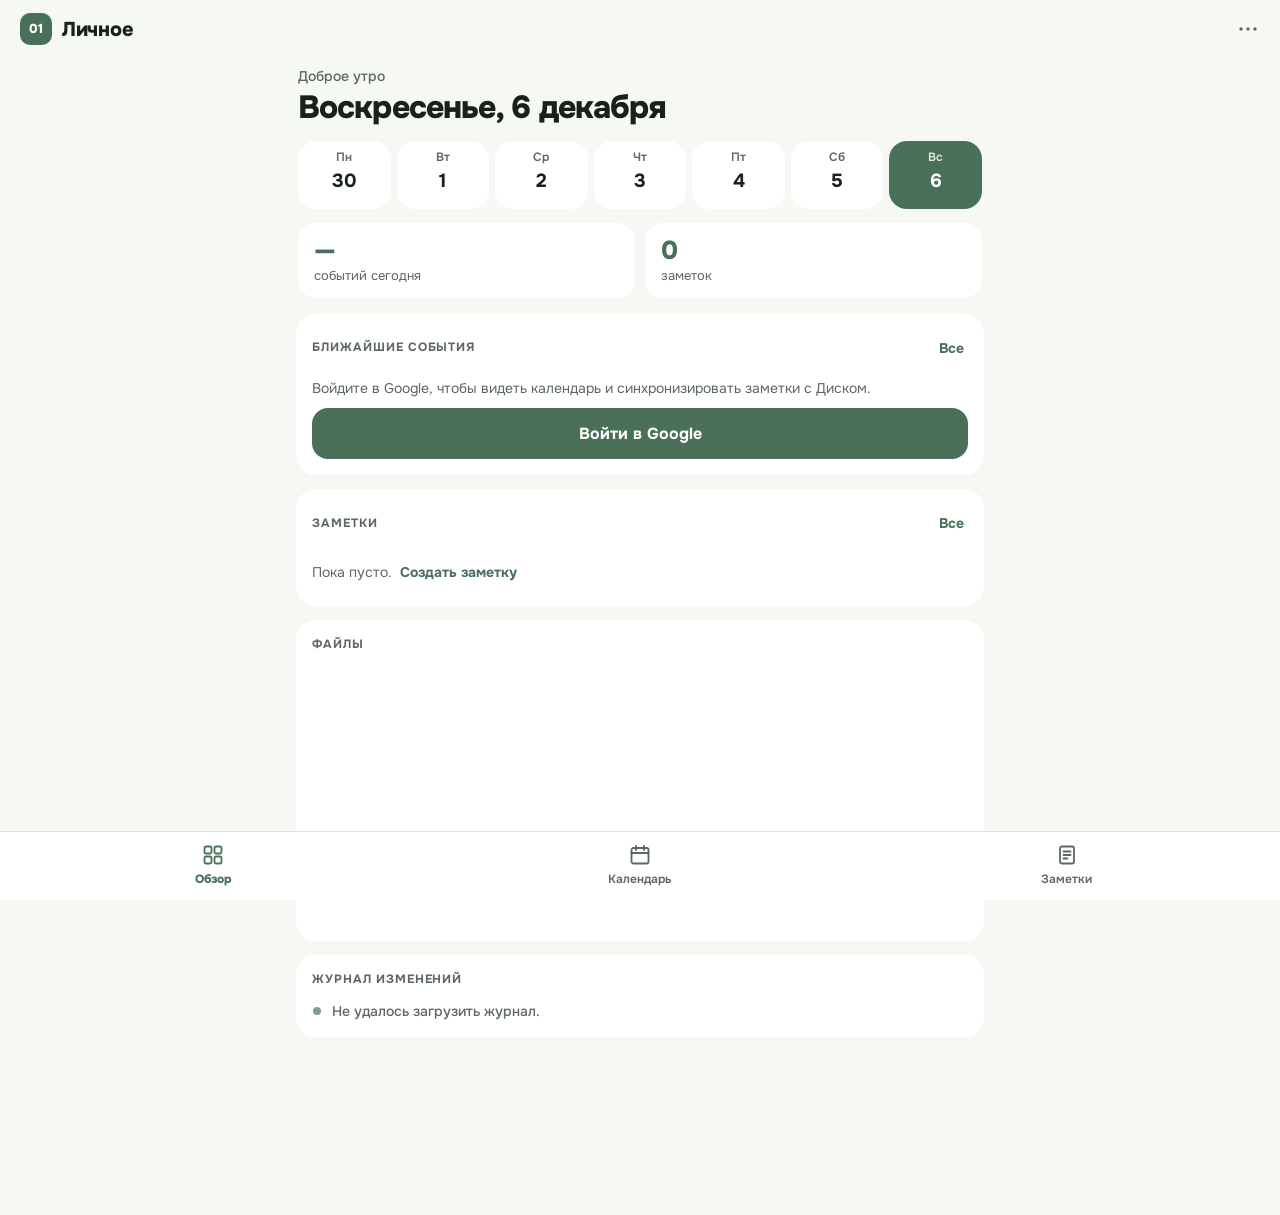
==== index.html @ 4720db45 "Дизайн «День»: новый стиль, неделя на обзоре, круглая кнопка «+», иконка 01 Co-Authored-By: Claude S" ====
<!DOCTYPE html>
<html lang="ru">
<head>
<meta charset="utf-8">
<meta name="viewport" content="width=device-width, initial-scale=1, viewport-fit=cover">
<meta name="theme-color" content="#F6F8F4">
<meta name="color-scheme" content="light">
<meta name="apple-mobile-web-app-capable" content="yes">
<meta name="mobile-web-app-capable" content="yes">
<meta name="apple-mobile-web-app-status-bar-style" content="default">
<meta name="apple-mobile-web-app-title" content="Личное">
<link rel="manifest" href="manifest.webmanifest">
<link rel="apple-touch-icon" href="apple-touch-icon.png">
<link rel="icon" href="icon-192.png">
<title>Личное</title>
<link rel="preconnect" href="https://fonts.googleapis.com">
<link rel="preconnect" href="https://fonts.gstatic.com" crossorigin>
<link href="https://fonts.googleapis.com/css2?family=Onest:wght@400;500;600;700;800&display=swap" rel="stylesheet">
<style>
  :root {
    --bg: #F6F8F4;
    --surface: #FFFFFF;
    --text: #18211C;
    --muted: #5B675F;
    --line: #DDE5DA;
    --accent: #7EA18C;         /* пыльный зелёный */
    --accent-strong: #4A7059;  /* для текста, кнопок, выбранного */
    --accent-soft: #DCE9E0;
    --sand: #F1E6D3;
    --sky: #DCE8EC;
    --danger: #A4423B;
    --sans: "Onest", system-ui, -apple-system, "Segoe UI", Roboto, sans-serif;
    --r: 20px;
    --appbar-h: 58px;
    --tabbar-h: 68px;
  }
  * { box-sizing: border-box; -webkit-tap-highlight-color: transparent; }
  html { color-scheme: light; }
  body {
    margin: 0; background: var(--bg); color: var(--text);
    font-family: var(--sans); font-size: 15px; line-height: 1.45;
    -webkit-font-smoothing: antialiased; overscroll-behavior-y: none;
  }
  button { font: inherit; color: inherit; }
  button:disabled { opacity: .5; }
  svg.i { width: 24px; height: 24px; fill: none; stroke: currentColor; stroke-width: 1.8; stroke-linecap: round; stroke-linejoin: round; flex: none; }
  svg.i.solid { fill: currentColor; stroke: none; }

  /* ---------- верхняя панель ---------- */
  .appbar {
    position: sticky; top: 0; z-index: 20; height: calc(var(--appbar-h) + env(safe-area-inset-top));
    padding: env(safe-area-inset-top) 20px 0;
    display: flex; align-items: center; justify-content: space-between;
    background: rgba(246, 248, 244, .94);
    -webkit-backdrop-filter: blur(12px); backdrop-filter: blur(12px);
  }
  .brand { font-weight: 800; font-size: 20px; letter-spacing: -.3px; display: flex; align-items: center; gap: 10px; }
  .brand::before {
    content: "01"; width: 32px; height: 32px; border-radius: 10px; background: var(--accent-strong); color: #fff;
    display: grid; place-items: center; font-size: 13px; font-weight: 800; letter-spacing: 0;
  }
  .icon-btn {
    width: 44px; height: 44px; border-radius: 50%; border: 0; background: transparent;
    color: var(--muted); display: grid; place-items: center; cursor: pointer;
  }
  .icon-btn:active { background: var(--accent-soft); }
  #menuBtn { margin-right: -10px; }

  /* ---------- контент ---------- */
  main { padding: 8px 16px calc(var(--tabbar-h) + env(safe-area-inset-bottom) + 96px); max-width: 720px; margin: 0 auto; }
  body.n-edit main, body.e-edit main { padding-bottom: 24px; }
  .tab { display: none; }
  .tab.active { display: block; animation: rise .22s ease both; }
  @keyframes rise { from { opacity: 0; } to { opacity: 1; } }

  .label { font-size: 12px; font-weight: 700; letter-spacing: .08em; text-transform: uppercase; color: var(--muted); }
  .card {
    background: var(--surface); border-radius: var(--r);
    padding: 16px; margin-bottom: 14px;
  }
  .card-head { display: flex; align-items: center; justify-content: space-between; margin: 0 0 12px; gap: 10px; }
  .text-btn { border: 0; background: transparent; color: var(--accent-strong); font-weight: 700; font-size: 14px; padding: 8px 4px; cursor: pointer; min-height: 36px; }
  .muted { color: var(--muted); font-size: 14px; }
  .muted.small { font-size: 12px; margin-top: 8px; }

  /* заголовок страницы (без карточки) */
  .hero { padding: 0 2px 16px; }
  .hero .hello { color: var(--muted); text-transform: none; letter-spacing: 0; font-size: 14px; font-weight: 500; }
  .hero .date { font-weight: 800; font-size: 32px; line-height: 1.1; letter-spacing: -.9px; margin: 4px 0 16px; }
  .week { display: grid; grid-template-columns: repeat(7, minmax(0, 1fr)); gap: 6px; margin-bottom: 14px; }
  .wd { height: 68px; border: 0; border-radius: 18px; padding: 0; background: var(--surface); color: var(--text); display: flex; flex-direction: column; align-items: center; justify-content: center; gap: 2px; cursor: pointer; }
  .wd .a { font-size: 12px; font-weight: 600; color: var(--muted); }
  .wd .b { font-size: 19px; font-weight: 700; }
  .wd i { width: 5px; height: 5px; border-radius: 50%; background: transparent; }
  .wd.has i { background: var(--accent); }
  .wd.today { background: var(--accent-strong); color: #fff; }
  .wd.today .a { color: #DCE9E0; }
  .wd.today.has i { background: #fff; }
  .stats { display: grid; grid-template-columns: 1fr 1fr; gap: 10px; }
  .stat { background: var(--surface); border-radius: 18px; padding: 12px 16px; }
  .stat .v { font-weight: 800; font-size: 26px; color: var(--accent-strong); line-height: 1.2; }
  .stat .l { font-size: 13px; color: var(--muted); }

  .frame { width: 100%; border: 0; display: block; border-radius: 12px; background: var(--surface); }

  /* журнал */
  .log { list-style: none; margin: 0; padding: 0; }
  .log li { position: relative; padding: 0 0 14px 20px; font-size: 14px; font-weight: 500; }
  .log li:last-child { padding-bottom: 0; }
  .log li::before { content: ""; position: absolute; left: 1px; top: 6px; width: 8px; height: 8px; border-radius: 50%; background: var(--accent); }
  .log li::after { content: ""; position: absolute; left: 4.5px; top: 17px; bottom: -3px; width: 1px; background: var(--line); }
  .log li:last-child::after { display: none; }
  .log small { display: block; color: var(--muted); font-weight: 400; font-size: 12px; margin-top: 1px; }

  /* поля и кнопки */
  .field {
    display: block; width: 100%; min-width: 0; padding: 13px 14px; font: inherit; font-size: 16px; border: 1px solid var(--line);
    border-radius: 14px; background: var(--bg); color: var(--text); margin-bottom: 10px; outline: none;
  }
  .field:focus { border-color: var(--accent-strong); }
  textarea.field { resize: vertical; line-height: 1.5; }
  .btn { width: 100%; padding: 14px; border: 0; border-radius: 16px; background: var(--accent-strong); color: #fff; font-weight: 700; font-size: 16px; cursor: pointer; }
  .btn:active { opacity: .88; }
  .btn.ghost { background: transparent; color: var(--accent-strong); border: 1.5px solid var(--accent-strong); }

  /* круглая кнопка «+» */
  .fab {
    position: fixed; right: 20px; bottom: calc(var(--tabbar-h) + env(safe-area-inset-bottom) + 18px); z-index: 25;
    width: 60px; height: 60px; border: 0; border-radius: 50%; background: var(--accent-strong); color: #fff;
    display: grid; place-items: center; cursor: pointer; padding: 0; box-shadow: 0 6px 16px rgba(32, 64, 46, .28);
  }
  .fab:active { transform: scale(.95); }
  .fab svg.i { width: 26px; height: 26px; stroke-width: 2.2; }

  /* приглашение войти */
  .auth { text-align: center; }
  .auth p { margin: 0 0 14px; color: var(--muted); font-size: 14px; }
  .auth.compact { text-align: left; }
  .auth.compact p { margin-bottom: 10px; }

  /* шапки вкладок */
  .page-head { display: flex; align-items: flex-end; justify-content: space-between; margin: 0 2px 14px; }
  .page-head h2 { margin: 0; font-weight: 800; font-size: 28px; letter-spacing: -.6px; line-height: 1.1; }

  /* ---------- календарь ---------- */
  .seg { display: grid; grid-template-columns: repeat(3, 1fr); border-bottom: 1px solid var(--line); margin-bottom: 10px; }
  .seg button { height: 48px; border: 0; border-bottom: 3px solid transparent; margin-bottom: -1px; background: transparent; font-weight: 600; font-size: 15px; color: var(--muted); cursor: pointer; }
  .seg button.on { color: var(--accent-strong); border-bottom-color: var(--accent-strong); font-weight: 800; }
  .nav { display: flex; align-items: center; gap: 0; margin: 0 0 4px; }
  .nav:empty { display: none; }
  .nav .navtitle { flex: 1; font-weight: 800; font-size: 26px; letter-spacing: -.6px; }
  .nav .icon-btn { color: var(--accent-strong); }
  .nav .text-btn { margin-right: 4px; border: 1.5px solid var(--accent-strong); border-radius: 20px; padding: 0 14px; height: 36px; }

  .mgrid-card { padding: 0; background: transparent; border-radius: 0; margin-bottom: 8px; }
  .mgrid { display: grid; grid-template-columns: repeat(7, minmax(0, 1fr)); row-gap: 2px; }
  .mh { text-align: center; font-size: 12px; font-weight: 600; color: var(--muted); height: 26px; line-height: 26px; }
  .mc { height: 46px; border: 0; background: transparent; display: flex; flex-direction: column; align-items: center; padding: 2px 0 0; cursor: pointer; }
  .mc .n { font-size: 15px; font-weight: 600; width: 32px; height: 32px; display: grid; place-items: center; border-radius: 50%; }
  .mc.other .n { color: #8A968D; font-weight: 500; }
  .mc.today .n { box-shadow: inset 0 0 0 2px var(--accent-strong); color: var(--accent-strong); font-weight: 800; }
  .mc.sel .n { background: var(--accent-strong); color: #fff; font-weight: 800; box-shadow: none; }
  .mc .dots { display: flex; gap: 3px; margin-top: 3px; height: 5px; }
  .mc .dots i { width: 5px; height: 5px; border-radius: 50%; background: var(--accent); }

  .daypanel { margin-top: 6px; }
  .daypanel > .card-head { margin: 0 2px 10px; }
  .daypanel .card-head .label { font-size: 18px; font-weight: 800; letter-spacing: -.3px; text-transform: none; color: var(--text); }
  .daypanel > .muted, .weekwrap .none { background: var(--surface); border-radius: 18px; padding: 16px; }
  .evrow { display: flex; gap: 12px; width: 100%; text-align: left; background: var(--surface); border: 0; border-radius: 18px; padding: 10px 14px 10px 10px; margin-bottom: 10px; cursor: pointer; align-items: center; }
  .evtime { width: 62px; min-height: 52px; flex: none; border-radius: 12px; background: var(--accent-soft); color: #1E3A2B; display: flex; flex-direction: column; align-items: center; justify-content: center; text-align: center; font-size: 14px; font-weight: 800; font-variant-numeric: tabular-nums; line-height: 1.25; padding: 4px; }
  .evtime .b { font-weight: 500; font-size: 12px; }
  .evrow:nth-of-type(3n+2) .evtime { background: var(--sand); color: #4A3B22; }
  .evrow:nth-of-type(3n) .evtime { background: var(--sky); color: #1E3B4A; }
  .evbar { display: none; }
  .evmain { min-width: 0; flex: 1; }
  .evt { font-weight: 700; font-size: 16px; overflow-wrap: anywhere; }
  .evloc { color: var(--muted); font-size: 13px; }

  .weekwrap { margin-top: 4px; }
  .wday { margin-bottom: 8px; }
  .wh { display: flex; align-items: center; justify-content: space-between; margin: 6px 2px 8px; }
  .wh .d { font-weight: 800; font-size: 16px; }
  .wday.today .wh .d { color: var(--accent-strong); }
  .wday .none { color: #8A968D; font-size: 14px; margin-bottom: 10px; }
  .dgh { margin: 18px 2px 10px; }
  .dgh.today { color: var(--accent-strong); }
  .daygroup:first-child .dgh { margin-top: 4px; }
  .more { margin-top: 4px; }

  /* строки событий на обзоре */
  .ovrow { display: flex; gap: 12px; width: 100%; text-align: left; background: transparent; border: 0; border-bottom: 1px solid var(--line); padding: 11px 0; cursor: pointer; align-items: center; }
  .ovrow:first-child { padding-top: 0; }
  .ovrow:last-of-type { border-bottom: 0; }
  .ovd { width: 82px; flex: none; text-align: center; font-size: 13px; font-weight: 800; color: #1E3A2B; background: var(--accent-soft); border-radius: 12px; padding: 8px 4px; }
  .ovrow:nth-of-type(3n+2) .ovd { background: var(--sand); color: #4A3B22; }
  .ovrow:nth-of-type(3n) .ovd { background: var(--sky); color: #1E3B4A; }

  /* редактор события */
  #eventEditor, #noteEditor { display: none; }
  body.e-edit #calView, body.n-edit #noteListView { display: none; }
  body.e-edit #eventEditor, body.n-edit #noteEditor { display: block; }
  body.n-edit .tabbar, body.e-edit .tabbar { display: none; }
  body.n-edit .toast, body.e-edit .toast { bottom: 24px; }
  .ed-bar { display: flex; align-items: center; justify-content: space-between; margin: 0 -6px 10px; }
  .ed-bar button { border: 0; background: transparent; color: var(--accent-strong); font-weight: 700; font-size: 15px; padding: 10px 8px; display: inline-flex; align-items: center; gap: 4px; cursor: pointer; border-radius: 12px; }
  .ed-bar button.danger { color: var(--muted); }
  .ed-bar button.danger.armed { color: var(--danger); }
  .ed-bar button:active { background: var(--accent-soft); }
  .ed-bar svg.i { width: 20px; height: 20px; }
  .form .field.title { font-size: 18px; font-weight: 700; }
  .swrow { display: flex; justify-content: space-between; align-items: center; padding: 4px 0 14px; font-weight: 600; }
  .swrow input { appearance: none; -webkit-appearance: none; width: 48px; height: 30px; margin: 0; border-radius: 15px; background: var(--line); position: relative; outline: 0; border: 0; cursor: pointer; transition: background .2s; }
  .swrow input::after { content: ""; position: absolute; top: 3px; left: 3px; width: 24px; height: 24px; border-radius: 50%; background: #fff; transition: transform .2s; box-shadow: 0 1px 2px rgba(0,0,0,.22); }
  .swrow input:checked { background: var(--accent-strong); }
  .swrow input:checked::after { transform: translateX(18px); }
  .dt { display: grid; grid-template-columns: 1.4fr 1fr; gap: 8px; }
  .dt .label { grid-column: 1 / -1; margin-bottom: 6px; }
  .form.allday .dt { grid-template-columns: 1fr; }
  .form.allday .dt input[type=time] { display: none; }
  .form .muted.small { margin: -2px 0 12px; }

  /* ---------- заметки ---------- */
  .sync-row { display: flex; align-items: center; justify-content: space-between; gap: 12px; margin: -4px 2px 12px; }
  .sync-row .muted { font-size: 12px; }
  .note-list { padding: 0; overflow: hidden; }
  .note-item { display: block; width: 100%; text-align: left; background: transparent; border: 0; border-bottom: 1px solid var(--line); padding: 14px 16px; cursor: pointer; }
  .note-item:last-child { border-bottom: 0; }
  .note-item:active { background: var(--bg); }
  .note-item .t { font-weight: 700; font-size: 16px; overflow: hidden; text-overflow: ellipsis; white-space: nowrap; }
  .note-item .p { color: var(--muted); font-size: 14px; display: -webkit-box; -webkit-line-clamp: 2; -webkit-box-orient: vertical; overflow: hidden; margin-top: 2px; }
  .note-item .d { color: var(--muted); font-size: 12px; margin-top: 4px; }
  .note-item.compact { padding: 11px 0; display: flex; justify-content: space-between; gap: 12px; align-items: baseline; border-bottom: 1px solid var(--line); }
  .note-item.compact:first-child { padding-top: 0; }
  .note-item.compact:last-child { border-bottom: 0; padding-bottom: 0; }
  .note-item.compact .t { flex: 1; min-width: 0; font-weight: 600; font-size: 15px; }
  .note-item.compact .d { margin: 0; flex: none; }
  .empty { padding: 28px 16px; text-align: center; color: var(--muted); font-size: 14px; }
  #noteText {
    display: block; width: 100%; border: 0; border-radius: var(--r); background: var(--surface);
    padding: 18px; font: inherit; font-size: 17px; line-height: 1.6; color: var(--text); resize: none; outline: none;
    height: calc(100vh - 170px - env(safe-area-inset-top) - env(safe-area-inset-bottom));
    height: calc(100dvh - 170px - env(safe-area-inset-top) - env(safe-area-inset-bottom)); min-height: 240px;
  }

  /* нижнее меню */
  .tabbar {
    position: fixed; left: 0; right: 0; bottom: 0; z-index: 30;
    display: grid; grid-template-columns: repeat(3, 1fr);
    padding-bottom: env(safe-area-inset-bottom);
    background: #fff; border-top: 1px solid var(--line);
  }
  .tabbar button {
    position: relative; height: var(--tabbar-h); border: 0; background: transparent; cursor: pointer;
    display: flex; flex-direction: column; align-items: center; justify-content: center; gap: 4px;
    color: var(--muted); font-size: 12px; font-weight: 600;
  }
  .tabbar button.on { color: var(--accent-strong); font-weight: 800; }

  /* шторки */
  .backdrop { position: fixed; inset: 0; z-index: 40; background: rgba(20, 30, 24, .34); opacity: 0; pointer-events: none; transition: opacity .2s; }
  .backdrop.open { opacity: 1; pointer-events: auto; }
  .sheet {
    position: fixed; left: 0; right: 0; bottom: 0; z-index: 50; max-width: 720px; margin: 0 auto;
    background: var(--surface); border-radius: 24px 24px 0 0;
    padding: 10px 20px calc(env(safe-area-inset-bottom) + 16px); max-height: 90vh; overflow-y: auto;
    transform: translateY(105%); transition: transform .26s cubic-bezier(.2,.8,.2,1); visibility: hidden;
  }
  .sheet.open { transform: none; visibility: visible; }
  .grab { width: 40px; height: 4px; border-radius: 2px; background: var(--line); margin: 0 auto 16px; }
  .sheet .label { display: block; margin: 0 0 4px; }
  .sheet .label.gap { margin-top: 18px; }
  .sheet p { margin: 8px 0 12px; }
  .row {
    display: flex; align-items: center; gap: 14px; width: 100%; padding: 13px 0; border: 0; border-bottom: 1px solid var(--line);
    background: transparent; text-align: left; text-decoration: none; color: var(--text); font-weight: 600; font-size: 15px; cursor: pointer;
  }
  .row:last-child { border-bottom: 0; }
  .row svg.i { color: var(--accent-strong); }
  .row small { display: block; color: var(--muted); font-weight: 400; font-size: 12px; }
  .row .arrow { margin-left: auto; color: var(--muted); font-size: 14px; }
  .sheet .btn { margin-top: 4px; }

  .toast {
    position: fixed; left: 50%; bottom: calc(var(--tabbar-h) + env(safe-area-inset-bottom) + 18px); transform: translate(-50%, 10px);
    background: var(--text); color: #fff; padding: 10px 16px; border-radius: 14px; font-size: 14px; font-weight: 600;
    opacity: 0; pointer-events: none; transition: opacity .2s, transform .2s; z-index: 60; max-width: calc(100% - 32px); text-align: center;
  }
  .toast.show { opacity: 1; transform: translate(-50%, 0); }

  @media (prefers-reduced-motion: reduce) { * { animation: none !important; transition: none !important; } }
</style>
</head>
<body>

<header class="appbar">
  <div class="brand">Личное</div>
  <button class="icon-btn" id="menuBtn" aria-label="Ссылки и настройки">
    <svg class="i solid" viewBox="0 0 24 24"><circle cx="5" cy="12" r="1.7"/><circle cx="12" cy="12" r="1.7"/><circle cx="19" cy="12" r="1.7"/></svg>
  </button>
</header>

<main>

  <!-- ОБЗОР -->
  <section class="tab active" id="tab-overview">

    <div class="hero">
      <div class="label hello" id="hello">Здравствуйте</div>
      <div class="date" id="today">&nbsp;</div>
      <div class="week" id="weekStrip"></div>
      <div class="stats">
        <div class="stat"><div class="v" id="statToday">—</div><div class="l">событий сегодня</div></div>
        <div class="stat"><div class="v" id="statNotes">0</div><div class="l">заметок</div></div>
      </div>
    </div>

    <div class="card">
      <div class="card-head"><span class="label">Ближайшие события</span><button class="text-btn" id="allEvents">Все</button></div>
      <div id="upcoming"></div>
    </div>

    <div class="card">
      <div class="card-head"><span class="label">Заметки</span><button class="text-btn" id="allNotes">Все</button></div>
      <div id="recentNotes"></div>
    </div>

    <div class="card">
      <div class="card-head"><span class="label">Файлы</span></div>
      <iframe class="frame" id="driveFrame" height="260" title="Файлы"></iframe>
    </div>

    <div class="card">
      <div class="card-head"><span class="label">Журнал изменений</span></div>
      <ul class="log" id="log"><li class="muted">Загрузка…</li></ul>
    </div>

  </section>

  <!-- КАЛЕНДАРЬ -->
  <section class="tab" id="tab-calendar">
    <div id="calView">
      <button class="fab" id="newEvent" aria-label="Добавить событие"><svg class="i" viewBox="0 0 24 24"><path d="M12 5v14M5 12h14"/></svg></button>
      <div class="seg" id="seg">
        <button data-mode="AGENDA">Список</button>
        <button data-mode="WEEK">Неделя</button>
        <button data-mode="MONTH">Месяц</button>
      </div>
      <div id="calAuth"></div>
      <div class="nav" id="calNav"></div>
      <div id="calBody"></div>
    </div>

    <div id="eventEditor">
      <div class="ed-bar">
        <button id="evBack"><svg class="i" viewBox="0 0 24 24"><path d="M15 5l-7 7 7 7"/></svg>Календарь</button>
        <button class="danger" id="evDel"><svg class="i" viewBox="0 0 24 24"><path d="M4.5 7h15M9.5 7V4.5h5V7M6.5 7l1 13h9l1-13M10 11v5M14 11v5"/></svg><span id="evDelText">Удалить</span></button>
      </div>
      <div class="card form" id="evForm">
        <input class="field title" id="evTitle" type="text" placeholder="Название" autocomplete="off">
        <label class="swrow"><span>Весь день</span><input type="checkbox" id="evAllDay"></label>
        <div class="dt"><span class="label">Начало</span><input class="field" type="date" id="evStartDate"><input class="field" type="time" id="evStartTime"></div>
        <div class="dt"><span class="label">Конец</span><input class="field" type="date" id="evEndDate"><input class="field" type="time" id="evEndTime"></div>
        <input class="field" id="evLoc" type="text" placeholder="Место" autocomplete="off">
        <textarea class="field" id="evDesc" rows="4" placeholder="Описание"></textarea>
        <div class="muted small" id="evNote"></div>
        <button class="btn" id="evSave">Сохранить</button>
      </div>
    </div>
  </section>

  <!-- ЗАМЕТКИ -->
  <section class="tab" id="tab-notes">
    <div id="noteListView">
      <div class="page-head">
        <h2>Заметки</h2>
      </div>
      <button class="fab" id="newNote" aria-label="Новая заметка"><svg class="i" viewBox="0 0 24 24"><path d="M12 5v14M5 12h14"/></svg></button>
      <div class="sync-row"><span class="muted" id="syncText"></span><button class="text-btn" id="syncBtn">Синхронизировать</button></div>
      <div class="card note-list" id="noteList"></div>
    </div>
    <div id="noteEditor">
      <div class="ed-bar">
        <button id="edBack"><svg class="i" viewBox="0 0 24 24"><path d="M15 5l-7 7 7 7"/></svg>Заметки</button>
        <button class="danger" id="edDel"><svg class="i" viewBox="0 0 24 24"><path d="M4.5 7h15M9.5 7V4.5h5V7M6.5 7l1 13h9l1-13M10 11v5M14 11v5"/></svg><span id="edDelText">Удалить</span></button>
      </div>
      <textarea id="noteText" placeholder="Начните писать…" aria-label="Текст заметки"></textarea>
    </div>
  </section>

</main>

<nav class="tabbar">
  <button class="on" data-tab="overview">
    <svg class="i" viewBox="0 0 24 24"><rect x="3.5" y="3.5" width="7" height="7" rx="1.5"/><rect x="13.5" y="3.5" width="7" height="7" rx="1.5"/><rect x="3.5" y="13.5" width="7" height="7" rx="1.5"/><rect x="13.5" y="13.5" width="7" height="7" rx="1.5"/></svg>Обзор
  </button>
  <button data-tab="calendar">
    <svg class="i" viewBox="0 0 24 24"><rect x="3.5" y="5" width="17" height="15.5" rx="2"/><path d="M3.5 10h17M8 3v4M16 3v4"/></svg>Календарь
  </button>
  <button data-tab="notes">
    <svg class="i" viewBox="0 0 24 24"><rect x="5" y="3.5" width="14" height="17" rx="2"/><path d="M8.5 8.5h7M8.5 12h7M8.5 15.5h4"/></svg>Заметки
  </button>
</nav>

<div class="toast" id="toast"></div>

<div class="backdrop" id="backdrop"></div>

<!-- меню -->
<div class="sheet" id="sheet" role="dialog" aria-label="Ссылки и настройки">
  <div class="grab"></div>
  <span class="label">Открыть</span>
  <a class="row" id="linkDrive" target="_blank" rel="noopener">
    <svg class="i" viewBox="0 0 24 24"><path d="M3.5 7a2 2 0 0 1 2-2h4l2 2.5h7a2 2 0 0 1 2 2v8a2 2 0 0 1-2 2h-13a2 2 0 0 1-2-2z"/></svg>
    <span>Папка на Диске<small>01 Личное</small></span><span class="arrow">↗</span>
  </a>
  <a class="row" id="linkCal" target="_blank" rel="noopener">
    <svg class="i" viewBox="0 0 24 24"><rect x="3.5" y="5" width="17" height="15.5" rx="2"/><path d="M3.5 10h17M8 3v4M16 3v4"/></svg>
    <span>Google Календарь<small>полная версия</small></span><span class="arrow">↗</span>
  </a>
  <a class="row" id="linkGit" target="_blank" rel="noopener">
    <svg class="i solid" viewBox="0 0 24 24"><path d="M12 2a10 10 0 0 0-3.16 19.49c.5.09.68-.22.68-.48v-1.7c-2.78.6-3.37-1.34-3.37-1.34-.45-1.16-1.11-1.47-1.11-1.47-.91-.62.07-.61.07-.61 1 .07 1.53 1.03 1.53 1.03.89 1.52 2.34 1.08 2.91.83.09-.65.35-1.09.63-1.34-2.22-.25-4.55-1.11-4.55-4.94 0-1.09.39-1.98 1.03-2.68-.1-.25-.45-1.27.1-2.64 0 0 .84-.27 2.75 1.02a9.58 9.58 0 0 1 5 0c1.91-1.29 2.75-1.02 2.75-1.02.55 1.37.2 2.39.1 2.64.64.7 1.03 1.59 1.03 2.68 0 3.84-2.34 4.69-4.57 4.94.36.31.68.92.68 1.85v2.74c0 .27.18.58.69.48A10 10 0 0 0 12 2z"/></svg>
    <span>GitHub<small>репозиторий 01-lichnoe</small></span><span class="arrow">↗</span>
  </a>
  <span class="label gap">Настройки</span>
  <button class="row" id="rowAccount">
    <svg class="i" viewBox="0 0 24 24"><circle cx="12" cy="8.5" r="3.5"/><path d="M5 20c0-3.6 3-6 7-6s7 2.4 7 6"/></svg>
    <span>Аккаунт Google<small id="accStatus">Не подключено</small></span>
  </button>
  <button class="row" id="rowSync">
    <svg class="i" viewBox="0 0 24 24"><path d="M20 8a8 8 0 0 0-14.5-2M4 16a8 8 0 0 0 14.5 2"/><path d="M20 3v5h-5M4 21v-5h5"/></svg>
    <span>Синхронизировать заметки<small>с папкой на Диске</small></span>
  </button>
  <button class="row" id="copyNotes">
    <svg class="i" viewBox="0 0 24 24"><rect x="8.5" y="8.5" width="11" height="11" rx="2"/><path d="M15.5 8.5V6.5a2 2 0 0 0-2-2h-7a2 2 0 0 0-2 2v7a2 2 0 0 0 2 2h2"/></svg>
    <span>Копировать все заметки<small>в буфер обмена</small></span>
  </button>
</div>

<!-- подключение Google -->
<div class="sheet" id="connect" role="dialog" aria-label="Подключение Google">
  <div class="grab"></div>
  <span class="label">Подключение Google</span>
  <div id="connectBody"></div>
</div>

<script>
// ===== НАСТРОЙКИ ПАНЕЛИ (для других панелей меняются только здесь) =====
var CONFIG = {
  panel: "01",                                   // префикс хранилища: у каждой панели свой
  githubUser: "htongrad",
  githubRepo: "01-lichnoe",
  driveFolderId: "188zha7cSRoGIz5X5UNqEIH0_aOqjMs71",
  calendarId: "primary",                         // основной календарь
  clientId: "85553095174-nlncho752c9ecg2p5tgl9ak5h9q9c8a1.apps.googleusercontent.com",   // Client ID из Google Cloud (не пароль)
  notesFile: "zametki-sync.json",                // файл синхронизации в папке на Диске
  notesBackup: "Заметки (копия).txt"             // читаемая копия
};
// ========================================================================

var SCOPE_LIST = ["https://www.googleapis.com/auth/calendar.events", "https://www.googleapis.com/auth/drive"];
var SCOPES = SCOPE_LIST.join(" ");
var PREFIX = "p" + CONFIG.panel + "_";

/* ---------- мелкие помощники ---------- */
const $ = (id) => document.getElementById(id);
function el(tag, cls, text) { const e = document.createElement(tag); if (cls) e.className = cls; if (text != null) e.textContent = text; return e; }
const pad = (n) => String(n).padStart(2, "0");
const ymd = (d) => d.getFullYear() + "-" + pad(d.getMonth() + 1) + "-" + pad(d.getDate());
const hm = (d) => pad(d.getHours()) + ":" + pad(d.getMinutes());
const sod = (d) => new Date(d.getFullYear(), d.getMonth(), d.getDate());
const addDay = (d, n) => new Date(d.getFullYear(), d.getMonth(), d.getDate() + n);
const parseYmd = (s) => { const p = s.split("-").map(Number); return new Date(p[0], p[1] - 1, p[2]); };
const cap = (s) => s.charAt(0).toUpperCase() + s.slice(1);
const fmt = (d, o) => d.toLocaleDateString("ru-RU", o);
function rfc(d) {
  const off = -d.getTimezoneOffset(), a = Math.abs(off);
  return ymd(d) + "T" + hm(d) + ":" + pad(d.getSeconds()) + (off >= 0 ? "+" : "-") + pad(Math.floor(a / 60)) + ":" + pad(a % 60);
}
function fmtDate(ts) {
  const d = new Date(ts), n = new Date();
  if (d.toDateString() === n.toDateString()) return hm(d);
  return fmt(d, { day: "numeric", month: "short" });
}
function plural(n, f) {
  const a = Math.abs(n) % 100, b = a % 10;
  if (a > 10 && a < 20) return f[2];
  if (b > 1 && b < 5) return f[1];
  if (b === 1) return f[0];
  return f[2];
}
function ago(date) {
  const s = (Date.now() - date.getTime()) / 1000;
  if (s < 60) return "только что";
  const m = Math.floor(s / 60);
  if (m < 60) return m + " " + plural(m, ["минуту", "минуты", "минут"]) + " назад";
  const h = Math.floor(m / 60);
  if (h < 24) return h + " " + plural(h, ["час", "часа", "часов"]) + " назад";
  const d = Math.floor(h / 24);
  return d + " " + plural(d, ["день", "дня", "дней"]) + " назад";
}

/* ---------- хранилище ---------- */
function ls(k, v) {
  try {
    if (v === undefined) return localStorage.getItem(k);
    if (v === null) localStorage.removeItem(k); else localStorage.setItem(k, v);
  } catch (e) {}
  return null;
}
function store(k, v) { return ls(PREFIX + k, v); }

// У всех панелей общий адрес сайта, поэтому у каждой свои ключи. Старые ключи переносим, чтобы заметки не потерялись.
(function migrate() {
  ["notes", "tab", "calMode"].forEach(function (k) {
    if (ls(PREFIX + k) === null && ls(k) !== null) { ls(PREFIX + k, ls(k)); ls(k, null); }
  });
  ls("calendarId", null);
})();

let toastTimer;
function toast(text) {
  const t = $("toast");
  t.textContent = text; t.classList.add("show");
  clearTimeout(toastTimer);
  toastTimer = setTimeout(function () { t.classList.remove("show"); }, 2600);
}

/* ---------- приветствие и дата ---------- */
(function () {
  const hr = new Date().getHours();
  $("hello").textContent = hr < 5 ? "Доброй ночи" : hr < 12 ? "Доброе утро" : hr < 18 ? "Добрый день" : "Добрый вечер";
  $("today").textContent = cap(fmt(new Date(), { weekday: "long", day: "numeric", month: "long" }));
})();

/* =====================================================================
   ВХОД В GOOGLE
   ===================================================================== */
// Client ID и токен общие для всех панелей (один адрес сайта), поэтому без префикса
function getClientId() { return CONFIG.clientId || ls("g_client_id") || ""; }
function getToken() {
  const t = ls("g_token"), exp = +ls("g_token_exp") || 0;
  return t && exp > Date.now() + 30000 ? t : "";
}
let expiryTimer;
function setToken(token, seconds) {
  const exp = Date.now() + (seconds || 3600) * 1000;
  ls("g_token", token); ls("g_token_exp", String(exp)); ls("g_connected", "1");
  clearTimeout(expiryTimer);
  expiryTimer = setTimeout(authLost, Math.max(1000, exp - Date.now() - 30000));
}
function clearToken() { ls("g_token", null); ls("g_token_exp", null); }
function authLost() { clearToken(); renderAll(); }

let gisPromise = null, tokenClient = null;
function loadGIS() {
  if (gisPromise) return gisPromise;
  gisPromise = new Promise(function (res, rej) {
    if (window.google && google.accounts && google.accounts.oauth2) return res();
    const s = document.createElement("script");
    s.src = "https://accounts.google.com/gsi/client"; s.async = true;
    s.onload = function () { res(); };
    s.onerror = function () { gisPromise = null; rej(new Error("gis")); };
    document.head.appendChild(s);
  });
  return gisPromise;
}
function onToken(resp) {
  if (!resp || resp.error) { toast("Вход не удался" + (resp && resp.error ? ": " + resp.error : "")); return; }
  const o = google.accounts.oauth2;
  if (o.hasGrantedAllScopes && !o.hasGrantedAllScopes.apply(o, [resp].concat(SCOPE_LIST))) {
    toast("Нужно разрешить и календарь, и Диск");
    try { o.revoke(resp.access_token, function () {}); } catch (e) {}
    return;
  }
  setToken(resp.access_token, resp.expires_in);
  toast("Google подключён");
  renderAll(); loadUpcoming(); syncNotes();
}
function signIn() {
  if (!getClientId()) { openSheet("connect"); return; }
  loadGIS().then(function () {
    if (!tokenClient) {
      tokenClient = google.accounts.oauth2.initTokenClient({
        client_id: getClientId(), scope: SCOPES, callback: onToken,
        error_callback: function (err) { if (err && err.type !== "popup_closed") toast("Не удалось открыть окно входа"); }
      });
    }
    tokenClient.requestAccessToken({ prompt: "" });
  }).catch(function () { toast("Не удалось загрузить вход Google. Проверьте интернет."); });
}
function signOut() {
  const t = ls("g_token");
  try { if (t && window.google && google.accounts) google.accounts.oauth2.revoke(t, function () {}); } catch (e) {}
  clearToken(); ls("g_connected", null);
  evCache = {}; upcoming = null; store("upcoming", null);
  toast("Вы вышли из Google");
  renderAll();
}
function connectAction() { if (!getClientId()) openSheet("connect"); else signIn(); }

// запрос к API Google с токеном
async function gfetch(url, opts) {
  const token = getToken();
  if (!token) throw { code: "auth", message: "Нужно войти в Google" };
  opts = opts || {};
  const headers = Object.assign({}, opts.headers || {}, { Authorization: "Bearer " + token });
  let r;
  try { r = await fetch(url, Object.assign({}, opts, { headers: headers })); }
  catch (e) { throw { code: "net", message: "нет связи" }; }
  if (r.status === 401) { clearToken(); renderAll(); throw { code: "auth", message: "Сессия Google закончилась" }; }
  if (!r.ok) {
    let msg = "ошибка " + r.status;
    try { const j = await r.json(); if (j.error && j.error.message) msg = j.error.message; } catch (e) {}
    throw { code: "http", status: r.status, message: msg };
  }
  return r;
}

function authPrompt(compact) {
  const has = !!getClientId(), was = ls("g_connected") === "1";
  const c = el("div", "auth" + (compact ? " compact" : " card"));
  c.appendChild(el("p", "",
    !has ? "Подключите Google, чтобы календарь и заметки синхронизировались с вашим аккаунтом."
    : was ? "Сессия Google закончилась. Войдите снова, чтобы продолжить синхронизацию."
    : "Войдите в Google, чтобы видеть календарь и синхронизировать заметки с Диском."));
  const b = el("button", "btn", has ? "Войти в Google" : "Подключить Google");
  b.onclick = connectAction;
  c.appendChild(b);
  return c;
}

function renderConnect() {
  const body = $("connectBody");
  body.innerHTML = "";
  const has = !!getClientId(), signed = !!getToken();
  function clientForm() {
    body.appendChild(el("p", "muted", "Вставьте Client ID из Google Cloud. Он создаётся один раз, это не пароль."));
    const input = el("input", "field"); input.type = "text"; input.placeholder = "…apps.googleusercontent.com";
    input.autocapitalize = "off"; input.autocomplete = "off"; input.spellcheck = false;
    const b = el("button", "btn", "Сохранить");
    b.onclick = function () {
      const v = input.value.trim();
      if (!/^[\w.-]+\.apps\.googleusercontent\.com$/.test(v)) { toast("Это не похоже на Client ID"); return; }
      ls("g_client_id", v); tokenClient = null; gisPromise = null;
      loadGIS().catch(function () {});
      toast("Сохранено"); renderConnect(); renderAll();
    };
    body.appendChild(input); body.appendChild(b);
  }
  if (!has) { clientForm(); return; }
  body.appendChild(el("p", "muted", signed ? "Google подключён. Календарь и заметки синхронизируются." : "Client ID сохранён. Теперь войдите в Google."));
  const main = el("button", "btn", signed ? "Выйти из Google" : "Войти в Google");
  main.onclick = function () { closeSheets(); if (signed) signOut(); else signIn(); };
  body.appendChild(main);
  if (!CONFIG.clientId) {
    const change = el("button", "text-btn", "Изменить Client ID");
    change.style.marginTop = "12px";
    change.onclick = function () { body.innerHTML = ""; clientForm(); };
    body.appendChild(change);
  }
}

/* =====================================================================
   КАЛЕНДАРЬ: данные
   ===================================================================== */
const calBase = () => "https://www.googleapis.com/calendar/v3/calendars/" + encodeURIComponent(CONFIG.calendarId) + "/events";
let evCache = {};

function normEvent(it) {
  const allDay = !!(it.start && it.start.date);
  return {
    id: it.id, title: it.summary || "", allDay: allDay,
    start: allDay ? parseYmd(it.start.date) : new Date(it.start.dateTime),
    end: allDay ? parseYmd(it.end.date) : new Date(it.end.dateTime),
    location: it.location || "", description: it.description || "", recurring: !!it.recurringEventId
  };
}
const evKey = (from, to) => from.getTime() + "-" + to.getTime();
async function fetchEvents(from, to) {
  const key = evKey(from, to);
  if (evCache[key]) return evCache[key];
  const out = [];
  let page = null, n = 0;
  do {
    const q = new URLSearchParams({ timeMin: from.toISOString(), timeMax: to.toISOString(), singleEvents: "true", orderBy: "startTime", maxResults: "250" });
    if (page) q.set("pageToken", page);
    const j = await (await gfetch(calBase() + "?" + q)).json();
    (j.items || []).forEach(function (it) { if (it.status !== "cancelled" && it.start && it.end) out.push(normEvent(it)); });
    page = j.nextPageToken; n++;
  } while (page && n < 4);
  evCache[key] = out;
  return out;
}
// раскладывает события по дням (в пределах [from, to))
function bucket(events, from, to) {
  const m = new Map();
  events.forEach(function (ev) {
    let d = sod(ev.start);
    const lastDay = ev.end > ev.start ? sod(new Date(ev.end.getTime() - 1)) : d;
    for (let i = 0; i < 62 && d <= lastDay; i++) {
      if (d >= from && d < to) { const k = ymd(d); if (!m.has(k)) m.set(k, []); m.get(k).push(ev); }
      d = addDay(d, 1);
    }
  });
  m.forEach(function (list) { list.sort(function (a, b) { return (b.allDay - a.allDay) || (a.start - b.start); }); });
  return m;
}

/* =====================================================================
   КАЛЕНДАРЬ: экран
   ===================================================================== */
let calMode = ["AGENDA", "WEEK", "MONTH"].indexOf(store("calMode")) >= 0 ? store("calMode") : "MONTH";
let cursor = new Date(), selDay = sod(new Date()), agendaDays = 30, calSeq = 0;

function evTimeText(ev, day) {
  if (ev.allDay) return ["Весь день", ""];
  const sDay = sod(ev.start).getTime(), eDay = sod(new Date(ev.end.getTime() - 1)).getTime(), d = sod(day).getTime();
  if (sDay === eDay || ev.end <= ev.start) return [hm(ev.start), ev.end > ev.start ? hm(ev.end) : ""];
  if (d === sDay) return [hm(ev.start), "→"];
  if (d === eDay) return ["до", hm(ev.end)];
  return ["Весь день", ""];
}
function evRow(ev, day) {
  const b = el("button", "evrow"), t = evTimeText(ev, day);
  const tc = el("div", "evtime"); tc.appendChild(el("div", "a", t[0])); if (t[1]) tc.appendChild(el("div", "b", t[1]));
  const main = el("div", "evmain"); main.appendChild(el("div", "evt", ev.title || "Без названия"));
  if (ev.location) main.appendChild(el("div", "evloc", ev.location));
  b.appendChild(tc); b.appendChild(main);
  b.onclick = function () { openEvent(ev, day); };
  return b;
}
function dayLabel(d) {
  const t = sod(new Date()), diff = Math.round((sod(d) - t) / 86400000);
  if (diff === 0) return "Сегодня";
  if (diff === 1) return "Завтра";
  return cap(fmt(d, { weekday: "long", day: "numeric", month: "long" }));
}
function markSeg() {
  const b = $("seg").querySelectorAll("button");
  for (let i = 0; i < b.length; i++) b[i].classList.toggle("on", b[i].getAttribute("data-mode") === calMode);
}
const mondayOf = (d) => new Date(d.getFullYear(), d.getMonth(), d.getDate() - ((d.getDay() + 6) % 7));
function calTitle() {
  if (calMode === "MONTH") return cap(fmt(cursor, { month: "long" })) + " " + cursor.getFullYear();
  const m = mondayOf(cursor), s = addDay(m, 6), f = (d) => fmt(d, { day: "numeric", month: "short" }).replace(/\./g, "");
  return m.getMonth() === s.getMonth() ? m.getDate() + " – " + f(s) : f(m) + " – " + f(s);
}
function shift(n) {
  if (calMode === "MONTH") {
    cursor = new Date(cursor.getFullYear(), cursor.getMonth() + n, 1);
    const t = new Date();
    selDay = (t.getFullYear() === cursor.getFullYear() && t.getMonth() === cursor.getMonth()) ? sod(t) : new Date(cursor);
  } else cursor = addDay(cursor, 7 * n);
  renderCalendar();
}
function buildNav() {
  const nav = $("calNav");
  nav.innerHTML = "";
  if (calMode === "AGENDA") return;
  const prev = el("button", "icon-btn"), next = el("button", "icon-btn");
  prev.setAttribute("aria-label", "Назад"); next.setAttribute("aria-label", "Вперёд");
  prev.innerHTML = '<svg class="i" viewBox="0 0 24 24"><path d="M15 5l-7 7 7 7"/></svg>';
  next.innerHTML = '<svg class="i" viewBox="0 0 24 24"><path d="M9 5l7 7-7 7"/></svg>';
  prev.onclick = function () { shift(-1); }; next.onclick = function () { shift(1); };
  const today = el("button", "text-btn", "Сегодня");
  today.onclick = function () { cursor = new Date(); selDay = sod(new Date()); renderCalendar(); };
  nav.appendChild(el("div", "navtitle", calTitle()));
  nav.appendChild(today); nav.appendChild(prev); nav.appendChild(next);
}

function drawMonth(body, map) {
  body.innerHTML = "";
  const first = new Date(cursor.getFullYear(), cursor.getMonth(), 1), off = (first.getDay() + 6) % 7;
  const dim = new Date(first.getFullYear(), first.getMonth() + 1, 0).getDate(), weeks = Math.ceil((off + dim) / 7);
  const start = new Date(first.getFullYear(), first.getMonth(), 1 - off), today = sod(new Date());
  const card = el("div", "card mgrid-card"), g = el("div", "mgrid");
  ["Пн", "Вт", "Ср", "Чт", "Пт", "Сб", "Вс"].forEach(function (n) { g.appendChild(el("div", "mh", n)); });
  for (let i = 0; i < weeks * 7; i++) {
    const d = new Date(start.getFullYear(), start.getMonth(), start.getDate() + i);
    const c = el("button", "mc" + (d.getMonth() !== first.getMonth() ? " other" : "") + (d.getTime() === today.getTime() ? " today" : "") + (d.getTime() === selDay.getTime() ? " sel" : ""));
    c.setAttribute("data-date", ymd(d));
    c.appendChild(el("span", "n", String(d.getDate())));
    const dots = el("span", "dots"), list = map ? map.get(ymd(d)) : null;
    if (list) for (let k = 0; k < Math.min(3, list.length); k++) dots.appendChild(el("i"));
    c.appendChild(dots);
    c.onclick = function () {
      selDay = d;
      if (d.getMonth() !== first.getMonth()) cursor = new Date(d.getFullYear(), d.getMonth(), 1);
      renderCalendar();
    };
    g.appendChild(c);
  }
  card.appendChild(g); body.appendChild(card);

  const panel = el("div", "daypanel"), head = el("div", "card-head");
  head.appendChild(el("span", "label", cap(fmt(selDay, { weekday: "long", day: "numeric", month: "long" }))));
  const add = el("button", "text-btn", "+ Событие"); add.onclick = function () { openEvent(null, selDay); };
  head.appendChild(add); panel.appendChild(head);
  if (!map) panel.appendChild(el("div", "muted", "Загрузка…"));
  else {
    const list = map.get(ymd(selDay)) || [];
    if (!list.length) panel.appendChild(el("div", "muted", "Нет событий"));
    list.forEach(function (ev) { panel.appendChild(evRow(ev, selDay)); });
  }
  body.appendChild(panel);
}
function drawWeek(body, map, monday) {
  body.innerHTML = "";
  const card = el("div", "weekwrap"), today = sod(new Date()).getTime();
  for (let i = 0; i < 7; i++) {
    const d = addDay(monday, i), sec = el("div", "wday" + (d.getTime() === today ? " today" : "")), head = el("div", "wh");
    head.appendChild(el("span", "d", cap(fmt(d, { weekday: "short" })) + ", " + d.getDate()));
    const add = el("button", "text-btn", "+"); add.setAttribute("aria-label", "Добавить событие");
    add.onclick = function () { openEvent(null, d); };
    head.appendChild(add); sec.appendChild(head);
    if (!map) { if (i === 0) sec.appendChild(el("div", "none", "Загрузка…")); }
    else {
      const list = map.get(ymd(d)) || [];
      if (!list.length) sec.appendChild(el("div", "none", "Нет событий"));
      list.forEach(function (ev) { sec.appendChild(evRow(ev, d)); });
    }
    card.appendChild(sec);
  }
  body.appendChild(card);
}
function drawAgenda(body, map, from) {
  body.innerHTML = "";
  if (!map) { const c = el("div", "card"); c.appendChild(el("div", "muted", "Загрузка…")); body.appendChild(c); return; }
  const keys = Array.from(map.keys()).sort();
  if (!keys.length) {
    const c = el("div", "card"); c.appendChild(el("div", "muted", "В ближайшие " + agendaDays + " дней событий нет.")); body.appendChild(c);
  }
  keys.forEach(function (k) {
    const d = parseYmd(k);
    const card = el("div", "daygroup");
    card.appendChild(el("div", "label dgh" + (d.getTime() === sod(new Date()).getTime() ? " today" : ""), dayLabel(d)));
    map.get(k).forEach(function (ev) { card.appendChild(evRow(ev, d)); });
    body.appendChild(card);
  });
  if (agendaDays < 365) {
    const more = el("button", "btn ghost more", "Показать ещё 30 дней");
    more.onclick = function () { agendaDays += 30; renderCalendar(); };
    body.appendChild(more);
  }
}
function drawCalError(body, e) {
  body.innerHTML = "";
  const c = el("div", "card auth");
  c.appendChild(el("p", "", "Не удалось загрузить календарь: " + (e && e.message ? e.message : "ошибка")));
  const b = el("button", "btn", "Повторить"); b.onclick = function () { evCache = {}; renderCalendar(); };
  c.appendChild(b); body.appendChild(c);
}

async function renderCalendar() {
  const my = ++calSeq, body = $("calBody"), authBox = $("calAuth");
  markSeg();
  authBox.innerHTML = "";
  if (!getToken()) {
    authBox.appendChild(authPrompt(false));
    body.innerHTML = ""; $("calNav").innerHTML = "";
    return;
  }
  buildNav();
  let from, to, draw;
  if (calMode === "MONTH") {
    const first = new Date(cursor.getFullYear(), cursor.getMonth(), 1), off = (first.getDay() + 6) % 7;
    const dim = new Date(first.getFullYear(), first.getMonth() + 1, 0).getDate(), weeks = Math.ceil((off + dim) / 7);
    from = new Date(first.getFullYear(), first.getMonth(), 1 - off); to = addDay(from, weeks * 7);
    draw = function (map) { drawMonth(body, map); };
  } else if (calMode === "WEEK") {
    from = mondayOf(cursor); to = addDay(from, 7);
    draw = function (map) { drawWeek(body, map, from); };
  } else {
    from = sod(new Date()); to = addDay(from, agendaDays);
    draw = function (map) { drawAgenda(body, map, from); };
  }
  const cached = evCache[evKey(from, to)];
  if (cached) { draw(bucket(cached, from, to)); return; }
  draw(null);
  try {
    const evs = await fetchEvents(from, to);
    if (my !== calSeq) return;
    draw(bucket(evs, from, to));
  } catch (e) {
    if (my !== calSeq) return;
    if (e.code === "auth") return;
    drawCalError(body, e);
  }
}

/* =====================================================================
   КАЛЕНДАРЬ: редактор события
   ===================================================================== */
let editingEv = null, evDur = 3600000, evDelArmed = false, evDelTimer = null, evBusy = false;

function readDT(p) {
  const d = $(p + "Date").value, t = $(p + "Time").value || "00:00";
  if (!d) return null;
  const a = d.split("-").map(Number), b = t.split(":").map(Number);
  return new Date(a[0], a[1] - 1, a[2], b[0], b[1]);
}
function writeDT(p, d) { $(p + "Date").value = ymd(d); $(p + "Time").value = hm(d); }
function resetEvDel() {
  evDelArmed = false; clearTimeout(evDelTimer);
  $("evDel").classList.remove("armed"); $("evDelText").textContent = "Удалить";
}
function openEvent(ev, day) {
  if (!getToken()) { connectAction(); return; }
  editingEv = ev || null;
  const base = sod(day || selDay);
  let s, e, allDay = false;
  if (ev) {
    s = ev.start; e = ev.end; allDay = ev.allDay;
    if (allDay) e = addDay(e, -1);                      // в Google конец «весь день» не включается
    if (e < s) e = s;
  } else {
    const now = new Date();
    s = new Date(base.getFullYear(), base.getMonth(), base.getDate(), sod(now).getTime() === base.getTime() ? Math.min(now.getHours() + 1, 23) : 9, 0);
    e = new Date(s.getTime() + 3600000);
  }
  $("evTitle").value = ev ? ev.title : "";
  $("evAllDay").checked = allDay;
  $("evForm").classList.toggle("allday", allDay);
  writeDT("evStart", s); writeDT("evEnd", e);
  if (allDay) { $("evStartTime").value = "09:00"; $("evEndTime").value = "10:00"; }
  evDur = Math.max(0, readDT("evEnd") - readDT("evStart"));
  $("evLoc").value = ev ? ev.location : "";
  $("evDesc").value = ev ? ev.description : "";
  $("evNote").textContent = ev && ev.recurring ? "Повторяющееся событие: изменится только это вхождение." : "";
  $("evDel").style.visibility = ev ? "visible" : "hidden";
  resetEvDel();
  showTab("calendar", true);
  document.body.classList.add("e-edit");
  pushEd();
  window.scrollTo(0, 0);
  if (!ev) $("evTitle").focus();
}
function closeEvent(fromHistory) {
  if (!document.body.classList.contains("e-edit")) return;
  document.body.classList.remove("e-edit");
  editingEv = null; resetEvDel();
  window.scrollTo(0, 0);
  if (!fromHistory) popEd();
}
async function saveEvent() {
  if (evBusy) return;
  if (!getToken()) { toast("Сессия закончилась. Войдите и нажмите «Сохранить» ещё раз."); signIn(); return; }
  const allDay = $("evAllDay").checked, s = readDT("evStart"), e = readDT("evEnd");
  if (!s || !e) { toast("Укажите дату"); return; }
  const body = { summary: $("evTitle").value.trim() || "Без названия", location: $("evLoc").value.trim(), description: $("evDesc").value };
  if (allDay) {
    if (sod(e) < sod(s)) { toast("Конец раньше начала"); return; }
    body.start = { date: ymd(sod(s)) }; body.end = { date: ymd(addDay(sod(e), 1)) };
    if (editingEv) { body.start.dateTime = null; body.end.dateTime = null; }
  } else {
    if (e <= s) { toast("Конец должен быть позже начала"); return; }
    body.start = { dateTime: rfc(s) }; body.end = { dateTime: rfc(e) };
    if (editingEv) { body.start.date = null; body.end.date = null; }
  }
  evBusy = true; $("evSave").disabled = true;
  try {
    await gfetch(editingEv ? calBase() + "/" + encodeURIComponent(editingEv.id) : calBase(), {
      method: editingEv ? "PATCH" : "POST", headers: { "Content-Type": "application/json" }, body: JSON.stringify(body)
    });
    selDay = sod(s); cursor = new Date(s);
    afterEventChange("Сохранено");
  } catch (err) { toast("Не сохранилось: " + err.message); }
  finally { evBusy = false; $("evSave").disabled = false; }
}
async function deleteEvent() {
  if (!editingEv || evBusy) return;
  if (!evDelArmed) {
    evDelArmed = true; $("evDel").classList.add("armed"); $("evDelText").textContent = "Точно удалить?";
    evDelTimer = setTimeout(resetEvDel, 3000);
    return;
  }
  evBusy = true;
  try {
    try { await gfetch(calBase() + "/" + encodeURIComponent(editingEv.id), { method: "DELETE" }); }
    catch (err) { if (!(err.code === "http" && err.status === 410)) throw err; }
    afterEventChange("Событие удалено");
  } catch (err) { toast("Не удалилось: " + err.message); }
  finally { evBusy = false; }
}
function afterEventChange(msg) {
  evCache = {};
  closeEvent();
  toast(msg);
  renderCalendar();
  loadUpcoming();
}
function setupEventEditor() {
  $("newEvent").onclick = function () { openEvent(null, selDay); };
  $("evBack").onclick = function () { closeEvent(); };
  $("evDel").onclick = deleteEvent;
  $("evSave").onclick = saveEvent;
  $("evAllDay").onchange = function () { $("evForm").classList.toggle("allday", this.checked); };
  function startChanged() { const s = readDT("evStart"); if (s) writeDT("evEnd", new Date(s.getTime() + evDur)); }
  function endChanged() { const s = readDT("evStart"), e = readDT("evEnd"); if (s && e) evDur = Math.max(0, e - s); }
  $("evStartDate").onchange = startChanged; $("evStartTime").onchange = startChanged;
  $("evEndDate").onchange = endChanged; $("evEndTime").onchange = endChanged;
  $("seg").onclick = function (e) {
    const t = e.target.closest("button");
    if (!t) return;
    calMode = t.getAttribute("data-mode"); store("calMode", calMode);
    renderCalendar();
  };
}

/* =====================================================================
   ОБЗОР: ближайшие события и показатели
   ===================================================================== */
const ser = (e) => ({ id: e.id, title: e.title, allDay: e.allDay, s: e.start.getTime(), e: e.end.getTime(), loc: e.location, desc: e.description, rec: e.recurring });
const deser = (o) => ({ id: o.id, title: o.title, allDay: o.allDay, start: new Date(o.s), end: new Date(o.e), location: o.loc, description: o.desc, recurring: o.rec });
let upcoming = null;
try { const j = JSON.parse(store("upcoming") || "null"); if (j && j.events) upcoming = { ts: j.ts, events: j.events.map(deser) }; } catch (e) {}

async function loadUpcoming() {
  if (!getToken()) { renderUpcoming(); return; }
  try {
    const from = sod(new Date()), evs = await fetchEvents(from, addDay(from, 30));
    upcoming = { ts: Date.now(), events: evs };
    store("upcoming", JSON.stringify({ ts: upcoming.ts, events: evs.map(ser) }));
  } catch (e) { /* остаётся прошлая копия */ }
  renderUpcoming();
}
function renderUpcoming() {
  const box = $("upcoming"), signed = !!getToken();
  box.innerHTML = "";
  if (!upcoming) {
    if (!signed) box.appendChild(authPrompt(true)); else box.appendChild(el("div", "muted", "Загрузка…"));
    updateStats(); return;
  }
  const now = Date.now(), t0 = sod(new Date());
  const list = upcoming.events.filter(function (e) { return e.end.getTime() > now; }).sort(function (a, b) { return a.start - b.start; }).slice(0, 5);
  if (!list.length) box.appendChild(el("div", "muted", "В ближайшие 30 дней событий нет."));
  list.forEach(function (ev) {
    const b = el("button", "ovrow"), day = ev.start < t0 ? t0 : sod(ev.start), diff = Math.round((day - t0) / 86400000);
    b.appendChild(el("div", "ovd", diff === 0 ? "Сегодня" : diff === 1 ? "Завтра" : fmt(day, { weekday: "short", day: "numeric", month: "short" }).replace(/\./g, "")));
    const m = el("div", "evmain"); m.appendChild(el("div", "evt", ev.title || "Без названия"));
    m.appendChild(el("div", "evloc", ev.allDay ? "Весь день" : hm(ev.start) + "–" + hm(ev.end)));
    b.appendChild(m);
    b.onclick = function () { openEvent(ev, day); };
    box.appendChild(b);
  });
  if (!signed) {
    const n = el("div", "muted small", "Данные на " + fmtDate(upcoming.ts) + ". ");
    const b = el("button", "text-btn", getClientId() ? "Войти" : "Подключить"); b.onclick = connectAction;
    n.appendChild(b); box.appendChild(n);
  }
  updateStats();
}
function renderWeek() {
  const box = $("weekStrip"); if (!box) return;
  box.innerHTML = "";
  const t0 = sod(new Date()), mon = mondayOf(t0), names = ["Пн", "Вт", "Ср", "Чт", "Пт", "Сб", "Вс"];
  const map = upcoming ? bucket(upcoming.events, mon, addDay(mon, 7)) : null;
  for (let i = 0; i < 7; i++) {
    const d = addDay(mon, i), b = el("button", "wd" + (d.getTime() === t0.getTime() ? " today" : "") + (map && map.get(ymd(d)) ? " has" : ""));
    b.appendChild(el("span", "a", names[i])); b.appendChild(el("span", "b", String(d.getDate()))); b.appendChild(el("i"));
    b.onclick = function () { selDay = d; cursor = new Date(d); showTab("calendar"); };
    box.appendChild(b);
  }
}
function updateStats() {
  renderWeek();
  const t0 = sod(new Date());
  $("statToday").textContent = upcoming ? String((bucket(upcoming.events, t0, addDay(t0, 1)).get(ymd(t0)) || []).length) : "—";
  $("statNotes").textContent = String(notes.filter(function (n) { return n.text.trim(); }).length);
}

/* ---------- файлы и журнал ---------- */
function setLinks() {
  $("linkDrive").href = "https://drive.google.com/drive/folders/" + CONFIG.driveFolderId;
  $("linkGit").href = "https://github.com/" + CONFIG.githubUser + "/" + CONFIG.githubRepo;
  $("linkCal").href = "https://calendar.google.com/calendar/r";
}
function loadDrive() { $("driveFrame").src = "https://drive.google.com/embeddedfolderview?id=" + CONFIG.driveFolderId + "#list"; }
function loadCommits() {
  const log = $("log");
  fetch("https://api.github.com/repos/" + CONFIG.githubUser + "/" + CONFIG.githubRepo + "/commits?per_page=5")
    .then(function (r) { if (r.status === 409) return []; if (!r.ok) throw new Error("HTTP " + r.status); return r.json(); })
    .then(function (list) {
      if (!list.length) { log.innerHTML = '<li class="muted">Пока нет изменений.</li>'; return; }
      log.innerHTML = "";
      list.forEach(function (c) {
        const li = el("li", "", (c.commit.message || "").split("\n")[0]);
        li.appendChild(el("small", "", ago(new Date(c.commit.author.date))));
        log.appendChild(li);
      });
    })
    .catch(function () { log.innerHTML = '<li class="muted">Не удалось загрузить журнал.</li>'; });
}

/* =====================================================================
   ЗАМЕТКИ
   ===================================================================== */
let notes = [], deleted = [], currentId = null, saveTimer = null, syncTimer = null, saveWarned = false, delTimer = null, delArmed = false;

function loadNotes() {
  try { const r = store("notes"); notes = r ? JSON.parse(r) : []; if (!Array.isArray(notes)) notes = []; } catch (e) { notes = []; }
  try { const r = store("notes_del"); deleted = r ? JSON.parse(r) : []; if (!Array.isArray(deleted)) deleted = []; } catch (e) { deleted = []; }
}
function saveNotes() {
  try { localStorage.setItem(PREFIX + "notes", JSON.stringify(notes)); localStorage.setItem(PREFIX + "notes_del", JSON.stringify(deleted)); }
  catch (e) { if (!saveWarned) { saveWarned = true; toast("Не удалось сохранить заметки в браузере"); } }
}
const noteById = (id) => notes.find(function (n) { return n.id === id; }) || null;
const sortedNotes = () => notes.slice().sort(function (a, b) { return b.updated - a.updated; });
function noteTitle(t) {
  const lines = t.split("\n");
  for (let i = 0; i < lines.length; i++) if (lines[i].trim()) return lines[i].trim();
  return "Без названия";
}
function noteBody(t) {
  const lines = t.split("\n"); let seen = false; const out = [];
  for (let i = 0; i < lines.length; i++) { if (!seen) { if (lines[i].trim()) seen = true; continue; } out.push(lines[i]); }
  return out.join(" ").replace(/\s+/g, " ").trim();
}
function removeNote(n) {
  notes.splice(notes.indexOf(n), 1);
  deleted = deleted.filter(function (d) { return d.id !== n.id; });
  deleted.push({ id: n.id, ts: Date.now() });
}

function renderNotes() {
  const list = $("noteList"), recent = $("recentNotes"), all = sortedNotes().filter(function (n) { return n.text.trim() || n.id === currentId; });
  list.innerHTML = ""; recent.innerHTML = "";
  updateStats();
  if (!all.length) {
    list.appendChild(el("div", "empty", "Заметок пока нет. Нажмите «Новая»."));
    const e = el("div", "muted", "Пока пусто. "), b = el("button", "text-btn", "Создать заметку");
    b.onclick = newNote; e.appendChild(b); recent.appendChild(e);
    return;
  }
  all.forEach(function (n) {
    const b = el("button", "note-item");
    b.appendChild(el("div", "t", noteTitle(n.text)));
    const p = noteBody(n.text); if (p) b.appendChild(el("div", "p", p));
    b.appendChild(el("div", "d", fmtDate(n.updated)));
    b.onclick = function () { openNote(n.id); };
    list.appendChild(b);
  });
  all.slice(0, 3).forEach(function (n) {
    const b = el("button", "note-item compact");
    b.appendChild(el("div", "t", noteTitle(n.text))); b.appendChild(el("div", "d", fmtDate(n.updated)));
    b.onclick = function () { openNote(n.id); };
    recent.appendChild(b);
  });
}
function resetDeleteButton() {
  delArmed = false; clearTimeout(delTimer);
  $("edDel").classList.remove("armed"); $("edDelText").textContent = "Удалить";
}
function openNote(id) {
  const n = noteById(id);
  if (!n) return;
  showTab("notes", true);
  currentId = id; resetDeleteButton();
  document.body.classList.add("n-edit");
  pushEd();
  $("noteText").value = n.text;
  window.scrollTo(0, 0);
  if (!n.text) $("noteText").focus();
}
function closeNote(fromHistory) {
  if (!currentId) return;
  clearTimeout(saveTimer);
  const n = noteById(currentId);
  if (n && !n.text.trim()) removeNote(n);
  saveNotes();
  currentId = null; resetDeleteButton();
  document.body.classList.remove("n-edit");
  renderNotes(); window.scrollTo(0, 0);
  if (!fromHistory) popEd();
  scheduleSync(300);
}
function newNote() {
  const n = { id: Date.now().toString(36) + Math.random().toString(36).slice(2, 6), text: "", updated: Date.now() };
  notes.push(n);
  openNote(n.id);
}
function deleteNote() {
  if (!delArmed) {
    delArmed = true; $("edDel").classList.add("armed"); $("edDelText").textContent = "Точно удалить?";
    delTimer = setTimeout(resetDeleteButton, 3000);
    return;
  }
  const n = noteById(currentId);
  if (n) removeNote(n);
  saveNotes();
  currentId = null; resetDeleteButton();
  document.body.classList.remove("n-edit");
  renderNotes(); popEd();
  toast("Заметка удалена");
  scheduleSync(300);
}
function copyText(t) {
  function fallback() {
    const ta = document.createElement("textarea");
    ta.value = t; ta.style.position = "fixed"; ta.style.opacity = "0";
    document.body.appendChild(ta); ta.focus(); ta.select();
    let ok = false; try { ok = document.execCommand("copy"); } catch (e) {}
    document.body.removeChild(ta);
    toast(ok ? "Скопировано" : "Не удалось скопировать");
  }
  if (navigator.clipboard && window.isSecureContext) navigator.clipboard.writeText(t).then(function () { toast("Скопировано"); }, fallback);
  else fallback();
}
function notesAsText(list) {
  return list.map(function (n) {
    return new Date(n.updated).toLocaleString("ru-RU", { day: "numeric", month: "long", year: "numeric", hour: "2-digit", minute: "2-digit" }) + "\n" + n.text;
  }).join("\n\n————————————\n\n");
}
function copyAllNotes() {
  const all = sortedNotes().filter(function (n) { return n.text.trim(); });
  if (!all.length) { toast("Заметок нет"); return; }
  copyText(notesAsText(all));
}

/* ---------- синхронизация с Диском ---------- */
let syncing = false, syncPending = false, syncState = "idle", syncErr = "";

// Слияние: для каждой заметки побеждает самая свежая версия; удаление тоже считается «версией»
function mergeNotes(ln, ld, rn, rd) {
  const best = new Map();
  function consider(id, kind, ts, note) {
    const cur = best.get(id);
    if (!cur || ts > cur.ts || (ts === cur.ts && kind === "del" && cur.kind === "note")) best.set(id, { kind: kind, ts: ts, note: note });
  }
  ln.forEach(function (n) { consider(n.id, "note", n.updated, n); });
  rn.forEach(function (n) { consider(n.id, "note", n.updated, n); });
  ld.forEach(function (d) { consider(d.id, "del", d.ts); });
  rd.forEach(function (d) { consider(d.id, "del", d.ts); });
  const outN = [], outD = [], limit = Date.now() - 90 * 86400000;
  best.forEach(function (v, id) {
    if (v.kind === "note") outN.push({ id: id, text: v.note.text, updated: v.note.updated });
    else if (v.ts > limit) outD.push({ id: id, ts: v.ts });
  });
  return { notes: outN, deleted: outD };
}
const canon = (n, d) => JSON.stringify({
  n: n.slice().sort(function (a, b) { return a.id < b.id ? -1 : 1; }).map(function (x) { return [x.id, x.text, x.updated]; }),
  d: d.slice().sort(function (a, b) { return a.id < b.id ? -1 : 1; }).map(function (x) { return [x.id, x.ts]; })
});

async function driveFind(name) {
  const q = "name = '" + name.replace(/\\/g, "\\\\").replace(/'/g, "\\'") + "' and '" + CONFIG.driveFolderId + "' in parents and trashed = false";
  const r = await gfetch("https://www.googleapis.com/drive/v3/files?" + new URLSearchParams({ q: q, fields: "files(id,name)", pageSize: "5", spaces: "drive" }));
  const j = await r.json();
  return j.files && j.files[0] ? j.files[0].id : null;
}
async function driveRead(id) { return (await gfetch("https://www.googleapis.com/drive/v3/files/" + id + "?alt=media")).text(); }
async function driveCreate(name, mime, content) {
  const b = "b" + Math.random().toString(36).slice(2);
  const meta = JSON.stringify({ name: name, parents: [CONFIG.driveFolderId], mimeType: mime });
  const body = "--" + b + "\r\nContent-Type: application/json; charset=UTF-8\r\n\r\n" + meta + "\r\n--" + b + "\r\nContent-Type: " + mime + "; charset=UTF-8\r\n\r\n" + content + "\r\n--" + b + "--";
  const r = await gfetch("https://www.googleapis.com/upload/drive/v3/files?uploadType=multipart&fields=id", { method: "POST", headers: { "Content-Type": "multipart/related; boundary=" + b }, body: body });
  return (await r.json()).id;
}
async function driveUpdate(id, mime, content) {
  await gfetch("https://www.googleapis.com/upload/drive/v3/files/" + id + "?uploadType=media&fields=id", { method: "PATCH", headers: { "Content-Type": mime + "; charset=UTF-8" }, body: content });
}
async function putFile(name, idKey, mime, content) {
  let id = store(idKey);
  if (id) {
    try { await driveUpdate(id, mime, content); return; }
    catch (e) { if (!(e.code === "http" && e.status === 404)) throw e; store(idKey, null); }
  }
  id = await driveFind(name);
  if (id) await driveUpdate(id, mime, content); else id = await driveCreate(name, mime, content);
  store(idKey, id);
}

function scheduleSync(ms) {
  clearTimeout(syncTimer);
  if (!getToken()) return;
  syncTimer = setTimeout(function () { syncNotes(); }, ms == null ? 6000 : ms);
}
async function syncNotes(manual) {
  if (!getToken()) { if (manual) connectAction(); updateSyncLine(); return; }
  if (syncing) { syncPending = true; return; }
  syncing = true; syncState = "syncing"; updateSyncLine();
  try {
    // 1. что лежит на Диске
    let fileId = store("notes_file_id"), remote = { notes: [], deleted: [] }, text = null;
    if (fileId) {
      try { text = await driveRead(fileId); }
      catch (e) { if (e.code === "http" && e.status === 404) { fileId = null; store("notes_file_id", null); } else throw e; }
    }
    if (!fileId) { fileId = await driveFind(CONFIG.notesFile); if (fileId) { store("notes_file_id", fileId); text = await driveRead(fileId); } }
    if (text !== null) {
      let j;
      try { j = JSON.parse(text); } catch (e) { throw { message: "файл синхронизации на Диске повреждён" }; }
      remote = { notes: Array.isArray(j.notes) ? j.notes : [], deleted: Array.isArray(j.deleted) ? j.deleted : [] };
    }
    // 2. слияние (пустые и незавершённые заметки не отправляем)
    const localNotes = notes.filter(function (n) { return n.text.trim(); });
    const m = mergeNotes(localNotes, deleted, remote.notes, remote.deleted);
    // открытую в редакторе заметку не подменяем
    if (currentId) {
      const open = noteById(currentId);
      m.notes = m.notes.filter(function (n) { return n.id !== currentId; });
      if (open) m.notes.push(open);
    }
    notes = m.notes; deleted = m.deleted;
    saveNotes(); renderNotes();
    // 3. если на Диске не то же самое — обновляем файл и читаемую копию
    const sendNotes = notes.filter(function (n) { return n.text.trim(); });
    if (fileId === null || canon(sendNotes, deleted) !== canon(remote.notes, remote.deleted)) {
      const json = JSON.stringify({ v: 1, updated: Date.now(), notes: sendNotes, deleted: deleted });
      await putFile(CONFIG.notesFile, "notes_file_id", "application/json", json);
      const head = "Заметки: резервная копия от " + new Date().toLocaleString("ru-RU") + "\n\n";
      await putFile(CONFIG.notesBackup, "notes_txt_id", "text/plain", head + (sendNotes.length ? notesAsText(sendNotes.sort(function (a, b) { return b.updated - a.updated; })) : "(заметок нет)"));
    }
    store("notes_sync_ts", String(Date.now()));
    syncState = "ok";
  } catch (e) {
    syncState = e.code === "auth" ? "idle" : "error";
    syncErr = e.message || "ошибка";
  } finally {
    syncing = false; updateSyncLine();
    if (syncPending) { syncPending = false; syncNotes(); }
  }
}
function updateSyncLine() {
  const t = $("syncText"), b = $("syncBtn");
  if (!getToken()) {
    t.textContent = "Диск не подключён"; b.textContent = getClientId() ? "Войти" : "Подключить"; b.onclick = connectAction; b.disabled = false;
    return;
  }
  b.textContent = "Синхронизировать"; b.onclick = function () { syncNotes(true); }; b.disabled = syncState === "syncing";
  if (syncState === "syncing") t.textContent = "Синхронизация…";
  else if (syncState === "error") t.textContent = "Ошибка синхронизации: " + syncErr;
  else { const ts = +store("notes_sync_ts") || 0; t.textContent = ts ? "Синхронизировано в " + fmtDate(ts) : "Ещё не синхронизировано"; }
}

function setupNotes() {
  loadNotes();
  const ta = $("noteText");
  ta.addEventListener("input", function () {
    const n = noteById(currentId);
    if (!n) return;
    n.text = ta.value; n.updated = Date.now();
    clearTimeout(saveTimer); saveTimer = setTimeout(saveNotes, 250);
    scheduleSync(8000);
  });
  $("newNote").onclick = newNote;
  $("edBack").onclick = function () { closeNote(); };
  $("edDel").onclick = deleteNote;
  $("allNotes").onclick = function () { showTab("notes"); };
  $("allEvents").onclick = function () { showTab("calendar"); };
  window.addEventListener("pagehide", function () { clearTimeout(saveTimer); if (currentId) saveNotes(); });
  document.addEventListener("visibilitychange", function () { if (document.hidden) { clearTimeout(saveTimer); if (currentId) saveNotes(); } });
  renderNotes();
}

/* =====================================================================
   ВКЛАДКИ, ШТОРКИ, КНОПКА «НАЗАД»
   ===================================================================== */
// кнопка «Назад» на телефоне сначала закрывает редактор, а не выходит из приложения
let edDepth = 0, ignorePop = 0;
function pushEd() { try { history.pushState({ ed: 1 }, ""); edDepth++; } catch (e) {} }
function popEd() { if (edDepth > 0) { edDepth--; ignorePop++; history.back(); } }
window.addEventListener("popstate", function () {
  if (ignorePop > 0) { ignorePop--; return; }
  if (edDepth > 0) { edDepth--; closeNote(true); closeEvent(true); }
});

function showTab(name, keepEditors) {
  if (!keepEditors) { if (currentId) closeNote(); closeEvent(); }
  const tabs = document.querySelectorAll(".tab");
  for (let i = 0; i < tabs.length; i++) tabs[i].classList.toggle("active", tabs[i].id === "tab-" + name);
  const btns = document.querySelectorAll(".tabbar button");
  for (let j = 0; j < btns.length; j++) btns[j].classList.toggle("on", btns[j].getAttribute("data-tab") === name);
  store("tab", name);
  window.scrollTo(0, 0);
  if (name === "calendar") renderCalendar();
}
function setupTabs() {
  const btns = document.querySelectorAll(".tabbar button");
  for (let i = 0; i < btns.length; i++) btns[i].onclick = function () { showTab(this.getAttribute("data-tab")); };
  const saved = store("tab");
  if (saved === "calendar" || saved === "overview" || saved === "notes") showTab(saved);
}

function closeSheets() {
  $("sheet").classList.remove("open"); $("connect").classList.remove("open"); $("backdrop").classList.remove("open");
}
function openSheet(which) {
  closeSheets();
  if (which === "connect") renderConnect();
  $(which).classList.add("open"); $("backdrop").classList.add("open");
}
function setupSheets() {
  $("menuBtn").onclick = function () { openSheet("sheet"); };
  $("backdrop").onclick = closeSheets;
  document.addEventListener("keydown", function (e) { if (e.key === "Escape") closeSheets(); });
  $("rowAccount").onclick = function () { openSheet("connect"); };
  $("rowSync").onclick = function () { closeSheets(); syncNotes(true); };
  $("copyNotes").onclick = function () { closeSheets(); copyAllNotes(); };
}

/* ---------- общий перерисовщик ---------- */
function renderAll() {
  $("accStatus").textContent = getToken() ? "Подключено" : getClientId() ? "Нужно войти" : "Не подключено";
  renderUpcoming();
  renderCalendar();
  updateSyncLine();
  if ($("connect").classList.contains("open")) renderConnect();
}

/* ---------- запуск ---------- */
setupNotes();
setupEventEditor();
setupTabs();
setupSheets();
setLinks();
loadDrive();
loadCommits();
if (getClientId()) loadGIS().catch(function () {});
if (getToken()) {
  setToken(ls("g_token"), (+ls("g_token_exp") - Date.now()) / 1000);
  loadUpcoming(); syncNotes();
}
renderAll();
</script>

</body>
</html>
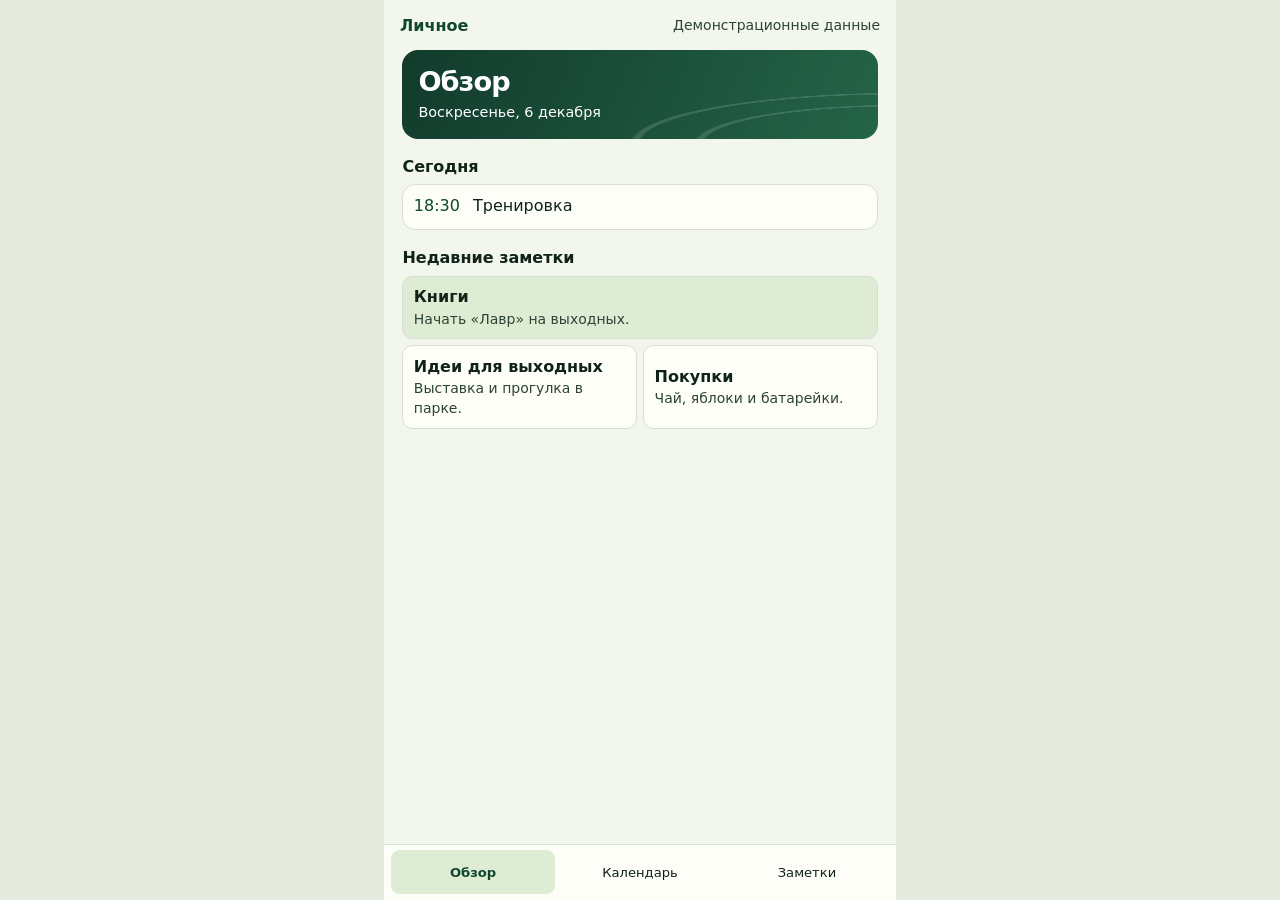
==== commit 73632193: "Add mobile screens for the personal dashboard" ====
--- a/index.html
+++ b/index.html
@@ -1,1431 +1,224 @@
-<!DOCTYPE html>
+<!doctype html>
 <html lang="ru">
 <head>
 <meta charset="utf-8">
 <meta name="viewport" content="width=device-width, initial-scale=1, viewport-fit=cover">
-<meta name="theme-color" content="#F6F8F4">
-<meta name="color-scheme" content="light">
-<meta name="apple-mobile-web-app-capable" content="yes">
-<meta name="mobile-web-app-capable" content="yes">
-<meta name="apple-mobile-web-app-status-bar-style" content="default">
-<meta name="apple-mobile-web-app-title" content="Личное">
-<link rel="manifest" href="manifest.webmanifest">
-<link rel="apple-touch-icon" href="apple-touch-icon.png">
-<link rel="icon" href="icon-192.png">
 <title>Личное</title>
-<link rel="preconnect" href="https://fonts.googleapis.com">
-<link rel="preconnect" href="https://fonts.gstatic.com" crossorigin>
-<link href="https://fonts.googleapis.com/css2?family=Onest:wght@400;500;600;700;800&display=swap" rel="stylesheet">
+<style id="personal-styles">
+#personal, #personal * { box-sizing: border-box; }
+#personal {
+  color-scheme: light dark;
+  --background: #f3f6ec;
+  --paper: #fdfef7;
+  --text: #102319;
+  --secondary: #2d4435;
+  --line: #d4e0d2;
+  --green: #10482f;
+  --tint: #dfecd4;
+  display: flex;
+  flex-direction: column;
+  width: min(100%, 32rem);
+  margin-inline: auto;
+  background: var(--background);
+  color: var(--text);
+  font: 1rem/1.45 system-ui, sans-serif;
+  overflow-wrap: anywhere;
+}
+@media (prefers-color-scheme: dark) {
+  #personal {
+    --background: #18241d;
+    --paper: #233128;
+    --text: #f4faef;
+    --secondary: #d9e9d9;
+    --line: #536a58;
+    --green: #b6f0c3;
+    --tint: #314933;
+  }
+}
+#personal header { padding: .85rem 1rem 0; display: flex; align-items: center; justify-content: space-between; gap: .5rem; flex-wrap: wrap; }
+#personal .brand { color: var(--green); font-weight: 750; }
+#personal small { color: var(--secondary); font-size: .875em; }
+#personal main { flex: 1; min-width: 0; padding: .85rem clamp(.65rem, 4vw, 1.15rem) 1.2rem; }
+#personal .hero {
+  background-color: #123b2c;
+  background-image: radial-gradient(ellipse at 105% 105%, transparent 28%, #ffffff24 28.3% 29%, transparent 29.4% 37%, #ffffff24 37.3% 38%, transparent 38.4%), linear-gradient(115deg, #123b2c, #246448);
+  border-radius: 1rem;
+  padding: 1rem;
+}
+#personal .hero h1, #personal .hero p { color: #fff; margin: 0; }
+#personal .hero p { margin-top: .25rem; font-size: .9em; }
+#personal h1 { font-size: 1.7em; line-height: 1.15; letter-spacing: -.035em; }
+#personal h2 { font-size: 1em; margin: 1rem 0 .4rem; }
+#personal button { font: inherit; color: inherit; border: 0; background: none; min-height: 44px; min-width: 0; cursor: pointer; }
+#personal :focus-visible { outline: 2px solid var(--green); outline-offset: 2px; }
+#personal .events, #personal .month, #personal .record { background: var(--paper); border: 1px solid var(--line); border-radius: .8rem; }
+#personal .events { padding: 0 .65rem; }
+#personal .event, #personal .note { display: block; text-align: start; width: 100%; padding: .55rem 0; }
+#personal .event { display: grid; grid-template-columns: minmax(3.25em, max-content) minmax(0, 1fr); gap: .45rem; align-items: start; }
+#personal .event + .event { border-top: 1px solid var(--line); }
+#personal .event time { font-variant-numeric: tabular-nums; color: var(--green); }
+#personal .event small, #personal .note small { display: block; }
+#personal .notes { display: grid; gap: .4rem; grid-template-columns: repeat(2, minmax(0, 1fr)); }
+#personal .note { border: 1px solid var(--line); border-radius: .65rem; background: var(--paper); padding: .55rem .65rem; }
+#personal .note:first-child { grid-column: 1 / -1; background: var(--tint); }
+#personal .month { padding: .3rem; }
+#personal .month-controls { display: grid; grid-template-columns: 44px minmax(0, 1fr) 44px; align-items: center; text-align: center; }
+#personal .month-controls button { color: var(--green); font-size: 1.45em; }
+#personal .days { display: grid; grid-template-columns: repeat(7, minmax(0, 1fr)); text-align: center; }
+#personal .days span { font-size: .75em; color: var(--secondary); padding-block: .4rem; }
+#personal .days button { padding: 0; font-size: .85em; font-variant-numeric: tabular-nums; }
+#personal .days button[aria-pressed="true"], #personal nav button[aria-current="page"] { background: var(--tint); color: var(--green); border-radius: .55rem; font-weight: 700; }
+#personal .empty, #personal .record { padding: .7rem; }
+#personal .empty { margin: 0; color: var(--secondary); }
+#personal .record { margin-top: .7rem; }
+#personal .back { color: var(--green); padding: 0 .15rem; }
+#personal nav { display: grid; grid-template-columns: repeat(3, minmax(0, 1fr)); gap: .2rem; border-top: 1px solid var(--line); background: var(--paper); padding: .35rem .45rem max(.35rem, env(safe-area-inset-bottom)); }
+#personal nav button { padding: .3rem .1rem; font-size: .82em; }
+@media (max-width: 359px) { #personal .notes { grid-template-columns: minmax(0, 1fr); } }
+@media (forced-colors: active) { #personal .hero { border: 1px solid CanvasText; } #personal .hero h1, #personal .hero p { color: CanvasText; } }
+</style>
 <style>
-  :root {
-    --bg: #F6F8F4;
-    --surface: #FFFFFF;
-    --text: #18211C;
-    --muted: #5B675F;
-    --line: #DDE5DA;
-    --accent: #7EA18C;         /* пыльный зелёный */
-    --accent-strong: #4A7059;  /* для текста, кнопок, выбранного */
-    --accent-soft: #DCE9E0;
-    --sand: #F1E6D3;
-    --sky: #DCE8EC;
-    --danger: #A4423B;
-    --sans: "Onest", system-ui, -apple-system, "Segoe UI", Roboto, sans-serif;
-    --r: 20px;
-    --appbar-h: 58px;
-    --tabbar-h: 68px;
-  }
-  * { box-sizing: border-box; -webkit-tap-highlight-color: transparent; }
-  html { color-scheme: light; }
-  body {
-    margin: 0; background: var(--bg); color: var(--text);
-    font-family: var(--sans); font-size: 15px; line-height: 1.45;
-    -webkit-font-smoothing: antialiased; overscroll-behavior-y: none;
-  }
-  button { font: inherit; color: inherit; }
-  button:disabled { opacity: .5; }
-  svg.i { width: 24px; height: 24px; fill: none; stroke: currentColor; stroke-width: 1.8; stroke-linecap: round; stroke-linejoin: round; flex: none; }
-  svg.i.solid { fill: currentColor; stroke: none; }
-
-  /* ---------- верхняя панель ---------- */
-  .appbar {
-    position: sticky; top: 0; z-index: 20; height: calc(var(--appbar-h) + env(safe-area-inset-top));
-    padding: env(safe-area-inset-top) 20px 0;
-    display: flex; align-items: center; justify-content: space-between;
-    background: rgba(246, 248, 244, .94);
-    -webkit-backdrop-filter: blur(12px); backdrop-filter: blur(12px);
-  }
-  .brand { font-weight: 800; font-size: 20px; letter-spacing: -.3px; display: flex; align-items: center; gap: 10px; }
-  .brand::before {
-    content: "01"; width: 32px; height: 32px; border-radius: 10px; background: var(--accent-strong); color: #fff;
-    display: grid; place-items: center; font-size: 13px; font-weight: 800; letter-spacing: 0;
-  }
-  .icon-btn {
-    width: 44px; height: 44px; border-radius: 50%; border: 0; background: transparent;
-    color: var(--muted); display: grid; place-items: center; cursor: pointer;
-  }
-  .icon-btn:active { background: var(--accent-soft); }
-  #menuBtn { margin-right: -10px; }
-
-  /* ---------- контент ---------- */
-  main { padding: 8px 16px calc(var(--tabbar-h) + env(safe-area-inset-bottom) + 96px); max-width: 720px; margin: 0 auto; }
-  body.n-edit main, body.e-edit main { padding-bottom: 24px; }
-  .tab { display: none; }
-  .tab.active { display: block; animation: rise .22s ease both; }
-  @keyframes rise { from { opacity: 0; } to { opacity: 1; } }
-
-  .label { font-size: 12px; font-weight: 700; letter-spacing: .08em; text-transform: uppercase; color: var(--muted); }
-  .card {
-    background: var(--surface); border-radius: var(--r);
-    padding: 16px; margin-bottom: 14px;
-  }
-  .card-head { display: flex; align-items: center; justify-content: space-between; margin: 0 0 12px; gap: 10px; }
-  .text-btn { border: 0; background: transparent; color: var(--accent-strong); font-weight: 700; font-size: 14px; padding: 8px 4px; cursor: pointer; min-height: 36px; }
-  .muted { color: var(--muted); font-size: 14px; }
-  .muted.small { font-size: 12px; margin-top: 8px; }
-
-  /* заголовок страницы (без карточки) */
-  .hero { padding: 0 2px 16px; }
-  .hero .hello { color: var(--muted); text-transform: none; letter-spacing: 0; font-size: 14px; font-weight: 500; }
-  .hero .date { font-weight: 800; font-size: 32px; line-height: 1.1; letter-spacing: -.9px; margin: 4px 0 16px; }
-  .week { display: grid; grid-template-columns: repeat(7, minmax(0, 1fr)); gap: 6px; margin-bottom: 14px; }
-  .wd { height: 68px; border: 0; border-radius: 18px; padding: 0; background: var(--surface); color: var(--text); display: flex; flex-direction: column; align-items: center; justify-content: center; gap: 2px; cursor: pointer; }
-  .wd .a { font-size: 12px; font-weight: 600; color: var(--muted); }
-  .wd .b { font-size: 19px; font-weight: 700; }
-  .wd i { width: 5px; height: 5px; border-radius: 50%; background: transparent; }
-  .wd.has i { background: var(--accent); }
-  .wd.today { background: var(--accent-strong); color: #fff; }
-  .wd.today .a { color: #DCE9E0; }
-  .wd.today.has i { background: #fff; }
-  .stats { display: grid; grid-template-columns: 1fr 1fr; gap: 10px; }
-  .stat { background: var(--surface); border-radius: 18px; padding: 12px 16px; }
-  .stat .v { font-weight: 800; font-size: 26px; color: var(--accent-strong); line-height: 1.2; }
-  .stat .l { font-size: 13px; color: var(--muted); }
-
-  .frame { width: 100%; border: 0; display: block; border-radius: 12px; background: var(--surface); }
-
-  /* журнал */
-  .log { list-style: none; margin: 0; padding: 0; }
-  .log li { position: relative; padding: 0 0 14px 20px; font-size: 14px; font-weight: 500; }
-  .log li:last-child { padding-bottom: 0; }
-  .log li::before { content: ""; position: absolute; left: 1px; top: 6px; width: 8px; height: 8px; border-radius: 50%; background: var(--accent); }
-  .log li::after { content: ""; position: absolute; left: 4.5px; top: 17px; bottom: -3px; width: 1px; background: var(--line); }
-  .log li:last-child::after { display: none; }
-  .log small { display: block; color: var(--muted); font-weight: 400; font-size: 12px; margin-top: 1px; }
-
-  /* поля и кнопки */
-  .field {
-    display: block; width: 100%; min-width: 0; padding: 13px 14px; font: inherit; font-size: 16px; border: 1px solid var(--line);
-    border-radius: 14px; background: var(--bg); color: var(--text); margin-bottom: 10px; outline: none;
-  }
-  .field:focus { border-color: var(--accent-strong); }
-  textarea.field { resize: vertical; line-height: 1.5; }
-  .btn { width: 100%; padding: 14px; border: 0; border-radius: 16px; background: var(--accent-strong); color: #fff; font-weight: 700; font-size: 16px; cursor: pointer; }
-  .btn:active { opacity: .88; }
-  .btn.ghost { background: transparent; color: var(--accent-strong); border: 1.5px solid var(--accent-strong); }
-
-  /* круглая кнопка «+» */
-  .fab {
-    position: fixed; right: 20px; bottom: calc(var(--tabbar-h) + env(safe-area-inset-bottom) + 18px); z-index: 25;
-    width: 60px; height: 60px; border: 0; border-radius: 50%; background: var(--accent-strong); color: #fff;
-    display: grid; place-items: center; cursor: pointer; padding: 0; box-shadow: 0 6px 16px rgba(32, 64, 46, .28);
-  }
-  .fab:active { transform: scale(.95); }
-  .fab svg.i { width: 26px; height: 26px; stroke-width: 2.2; }
-
-  /* приглашение войти */
-  .auth { text-align: center; }
-  .auth p { margin: 0 0 14px; color: var(--muted); font-size: 14px; }
-  .auth.compact { text-align: left; }
-  .auth.compact p { margin-bottom: 10px; }
-
-  /* шапки вкладок */
-  .page-head { display: flex; align-items: flex-end; justify-content: space-between; margin: 0 2px 14px; }
-  .page-head h2 { margin: 0; font-weight: 800; font-size: 28px; letter-spacing: -.6px; line-height: 1.1; }
-
-  /* ---------- календарь ---------- */
-  .seg { display: grid; grid-template-columns: repeat(3, 1fr); border-bottom: 1px solid var(--line); margin-bottom: 10px; }
-  .seg button { height: 48px; border: 0; border-bottom: 3px solid transparent; margin-bottom: -1px; background: transparent; font-weight: 600; font-size: 15px; color: var(--muted); cursor: pointer; }
-  .seg button.on { color: var(--accent-strong); border-bottom-color: var(--accent-strong); font-weight: 800; }
-  .nav { display: flex; align-items: center; gap: 0; margin: 0 0 4px; }
-  .nav:empty { display: none; }
-  .nav .navtitle { flex: 1; font-weight: 800; font-size: 26px; letter-spacing: -.6px; }
-  .nav .icon-btn { color: var(--accent-strong); }
-  .nav .text-btn { margin-right: 4px; border: 1.5px solid var(--accent-strong); border-radius: 20px; padding: 0 14px; height: 36px; }
-
-  .mgrid-card { padding: 0; background: transparent; border-radius: 0; margin-bottom: 8px; }
-  .mgrid { display: grid; grid-template-columns: repeat(7, minmax(0, 1fr)); row-gap: 2px; }
-  .mh { text-align: center; font-size: 12px; font-weight: 600; color: var(--muted); height: 26px; line-height: 26px; }
-  .mc { height: 46px; border: 0; background: transparent; display: flex; flex-direction: column; align-items: center; padding: 2px 0 0; cursor: pointer; }
-  .mc .n { font-size: 15px; font-weight: 600; width: 32px; height: 32px; display: grid; place-items: center; border-radius: 50%; }
-  .mc.other .n { color: #8A968D; font-weight: 500; }
-  .mc.today .n { box-shadow: inset 0 0 0 2px var(--accent-strong); color: var(--accent-strong); font-weight: 800; }
-  .mc.sel .n { background: var(--accent-strong); color: #fff; font-weight: 800; box-shadow: none; }
-  .mc .dots { display: flex; gap: 3px; margin-top: 3px; height: 5px; }
-  .mc .dots i { width: 5px; height: 5px; border-radius: 50%; background: var(--accent); }
-
-  .daypanel { margin-top: 6px; }
-  .daypanel > .card-head { margin: 0 2px 10px; }
-  .daypanel .card-head .label { font-size: 18px; font-weight: 800; letter-spacing: -.3px; text-transform: none; color: var(--text); }
-  .daypanel > .muted, .weekwrap .none { background: var(--surface); border-radius: 18px; padding: 16px; }
-  .evrow { display: flex; gap: 12px; width: 100%; text-align: left; background: var(--surface); border: 0; border-radius: 18px; padding: 10px 14px 10px 10px; margin-bottom: 10px; cursor: pointer; align-items: center; }
-  .evtime { width: 62px; min-height: 52px; flex: none; border-radius: 12px; background: var(--accent-soft); color: #1E3A2B; display: flex; flex-direction: column; align-items: center; justify-content: center; text-align: center; font-size: 14px; font-weight: 800; font-variant-numeric: tabular-nums; line-height: 1.25; padding: 4px; }
-  .evtime .b { font-weight: 500; font-size: 12px; }
-  .evrow:nth-of-type(3n+2) .evtime { background: var(--sand); color: #4A3B22; }
-  .evrow:nth-of-type(3n) .evtime { background: var(--sky); color: #1E3B4A; }
-  .evbar { display: none; }
-  .evmain { min-width: 0; flex: 1; }
-  .evt { font-weight: 700; font-size: 16px; overflow-wrap: anywhere; }
-  .evloc { color: var(--muted); font-size: 13px; }
-
-  .weekwrap { margin-top: 4px; }
-  .wday { margin-bottom: 8px; }
-  .wh { display: flex; align-items: center; justify-content: space-between; margin: 6px 2px 8px; }
-  .wh .d { font-weight: 800; font-size: 16px; }
-  .wday.today .wh .d { color: var(--accent-strong); }
-  .wday .none { color: #8A968D; font-size: 14px; margin-bottom: 10px; }
-  .dgh { margin: 18px 2px 10px; }
-  .dgh.today { color: var(--accent-strong); }
-  .daygroup:first-child .dgh { margin-top: 4px; }
-  .more { margin-top: 4px; }
-
-  /* строки событий на обзоре */
-  .ovrow { display: flex; gap: 12px; width: 100%; text-align: left; background: transparent; border: 0; border-bottom: 1px solid var(--line); padding: 11px 0; cursor: pointer; align-items: center; }
-  .ovrow:first-child { padding-top: 0; }
-  .ovrow:last-of-type { border-bottom: 0; }
-  .ovd { width: 82px; flex: none; text-align: center; font-size: 13px; font-weight: 800; color: #1E3A2B; background: var(--accent-soft); border-radius: 12px; padding: 8px 4px; }
-  .ovrow:nth-of-type(3n+2) .ovd { background: var(--sand); color: #4A3B22; }
-  .ovrow:nth-of-type(3n) .ovd { background: var(--sky); color: #1E3B4A; }
-
-  /* редактор события */
-  #eventEditor, #noteEditor { display: none; }
-  body.e-edit #calView, body.n-edit #noteListView { display: none; }
-  body.e-edit #eventEditor, body.n-edit #noteEditor { display: block; }
-  body.n-edit .tabbar, body.e-edit .tabbar { display: none; }
-  body.n-edit .toast, body.e-edit .toast { bottom: 24px; }
-  .ed-bar { display: flex; align-items: center; justify-content: space-between; margin: 0 -6px 10px; }
-  .ed-bar button { border: 0; background: transparent; color: var(--accent-strong); font-weight: 700; font-size: 15px; padding: 10px 8px; display: inline-flex; align-items: center; gap: 4px; cursor: pointer; border-radius: 12px; }
-  .ed-bar button.danger { color: var(--muted); }
-  .ed-bar button.danger.armed { color: var(--danger); }
-  .ed-bar button:active { background: var(--accent-soft); }
-  .ed-bar svg.i { width: 20px; height: 20px; }
-  .form .field.title { font-size: 18px; font-weight: 700; }
-  .swrow { display: flex; justify-content: space-between; align-items: center; padding: 4px 0 14px; font-weight: 600; }
-  .swrow input { appearance: none; -webkit-appearance: none; width: 48px; height: 30px; margin: 0; border-radius: 15px; background: var(--line); position: relative; outline: 0; border: 0; cursor: pointer; transition: background .2s; }
-  .swrow input::after { content: ""; position: absolute; top: 3px; left: 3px; width: 24px; height: 24px; border-radius: 50%; background: #fff; transition: transform .2s; box-shadow: 0 1px 2px rgba(0,0,0,.22); }
-  .swrow input:checked { background: var(--accent-strong); }
-  .swrow input:checked::after { transform: translateX(18px); }
-  .dt { display: grid; grid-template-columns: 1.4fr 1fr; gap: 8px; }
-  .dt .label { grid-column: 1 / -1; margin-bottom: 6px; }
-  .form.allday .dt { grid-template-columns: 1fr; }
-  .form.allday .dt input[type=time] { display: none; }
-  .form .muted.small { margin: -2px 0 12px; }
-
-  /* ---------- заметки ---------- */
-  .sync-row { display: flex; align-items: center; justify-content: space-between; gap: 12px; margin: -4px 2px 12px; }
-  .sync-row .muted { font-size: 12px; }
-  .note-list { padding: 0; overflow: hidden; }
-  .note-item { display: block; width: 100%; text-align: left; background: transparent; border: 0; border-bottom: 1px solid var(--line); padding: 14px 16px; cursor: pointer; }
-  .note-item:last-child { border-bottom: 0; }
-  .note-item:active { background: var(--bg); }
-  .note-item .t { font-weight: 700; font-size: 16px; overflow: hidden; text-overflow: ellipsis; white-space: nowrap; }
-  .note-item .p { color: var(--muted); font-size: 14px; display: -webkit-box; -webkit-line-clamp: 2; -webkit-box-orient: vertical; overflow: hidden; margin-top: 2px; }
-  .note-item .d { color: var(--muted); font-size: 12px; margin-top: 4px; }
-  .note-item.compact { padding: 11px 0; display: flex; justify-content: space-between; gap: 12px; align-items: baseline; border-bottom: 1px solid var(--line); }
-  .note-item.compact:first-child { padding-top: 0; }
-  .note-item.compact:last-child { border-bottom: 0; padding-bottom: 0; }
-  .note-item.compact .t { flex: 1; min-width: 0; font-weight: 600; font-size: 15px; }
-  .note-item.compact .d { margin: 0; flex: none; }
-  .empty { padding: 28px 16px; text-align: center; color: var(--muted); font-size: 14px; }
-  #noteText {
-    display: block; width: 100%; border: 0; border-radius: var(--r); background: var(--surface);
-    padding: 18px; font: inherit; font-size: 17px; line-height: 1.6; color: var(--text); resize: none; outline: none;
-    height: calc(100vh - 170px - env(safe-area-inset-top) - env(safe-area-inset-bottom));
-    height: calc(100dvh - 170px - env(safe-area-inset-top) - env(safe-area-inset-bottom)); min-height: 240px;
-  }
-
-  /* нижнее меню */
-  .tabbar {
-    position: fixed; left: 0; right: 0; bottom: 0; z-index: 30;
-    display: grid; grid-template-columns: repeat(3, 1fr);
-    padding-bottom: env(safe-area-inset-bottom);
-    background: #fff; border-top: 1px solid var(--line);
-  }
-  .tabbar button {
-    position: relative; height: var(--tabbar-h); border: 0; background: transparent; cursor: pointer;
-    display: flex; flex-direction: column; align-items: center; justify-content: center; gap: 4px;
-    color: var(--muted); font-size: 12px; font-weight: 600;
-  }
-  .tabbar button.on { color: var(--accent-strong); font-weight: 800; }
-
-  /* шторки */
-  .backdrop { position: fixed; inset: 0; z-index: 40; background: rgba(20, 30, 24, .34); opacity: 0; pointer-events: none; transition: opacity .2s; }
-  .backdrop.open { opacity: 1; pointer-events: auto; }
-  .sheet {
-    position: fixed; left: 0; right: 0; bottom: 0; z-index: 50; max-width: 720px; margin: 0 auto;
-    background: var(--surface); border-radius: 24px 24px 0 0;
-    padding: 10px 20px calc(env(safe-area-inset-bottom) + 16px); max-height: 90vh; overflow-y: auto;
-    transform: translateY(105%); transition: transform .26s cubic-bezier(.2,.8,.2,1); visibility: hidden;
-  }
-  .sheet.open { transform: none; visibility: visible; }
-  .grab { width: 40px; height: 4px; border-radius: 2px; background: var(--line); margin: 0 auto 16px; }
-  .sheet .label { display: block; margin: 0 0 4px; }
-  .sheet .label.gap { margin-top: 18px; }
-  .sheet p { margin: 8px 0 12px; }
-  .row {
-    display: flex; align-items: center; gap: 14px; width: 100%; padding: 13px 0; border: 0; border-bottom: 1px solid var(--line);
-    background: transparent; text-align: left; text-decoration: none; color: var(--text); font-weight: 600; font-size: 15px; cursor: pointer;
-  }
-  .row:last-child { border-bottom: 0; }
-  .row svg.i { color: var(--accent-strong); }
-  .row small { display: block; color: var(--muted); font-weight: 400; font-size: 12px; }
-  .row .arrow { margin-left: auto; color: var(--muted); font-size: 14px; }
-  .sheet .btn { margin-top: 4px; }
-
-  .toast {
-    position: fixed; left: 50%; bottom: calc(var(--tabbar-h) + env(safe-area-inset-bottom) + 18px); transform: translate(-50%, 10px);
-    background: var(--text); color: #fff; padding: 10px 16px; border-radius: 14px; font-size: 14px; font-weight: 600;
-    opacity: 0; pointer-events: none; transition: opacity .2s, transform .2s; z-index: 60; max-width: calc(100% - 32px); text-align: center;
-  }
-  .toast.show { opacity: 1; transform: translate(-50%, 0); }
-
-  @media (prefers-reduced-motion: reduce) { * { animation: none !important; transition: none !important; } }
+body { margin: 0; background: light-dark(#e6ebdf, #101913); color-scheme: light dark; }
+#personal { min-height: 100dvh; }
+#personal nav { position: sticky; bottom: 0; }
 </style>
 </head>
 <body>
-
-<header class="appbar">
-  <div class="brand">Личное</div>
-  <button class="icon-btn" id="menuBtn" aria-label="Ссылки и настройки">
-    <svg class="i solid" viewBox="0 0 24 24"><circle cx="5" cy="12" r="1.7"/><circle cx="12" cy="12" r="1.7"/><circle cx="19" cy="12" r="1.7"/></svg>
-  </button>
-</header>
-
-<main>
-
-  <!-- ОБЗОР -->
-  <section class="tab active" id="tab-overview">
-
-    <div class="hero">
-      <div class="label hello" id="hello">Здравствуйте</div>
-      <div class="date" id="today">&nbsp;</div>
-      <div class="week" id="weekStrip"></div>
-      <div class="stats">
-        <div class="stat"><div class="v" id="statToday">—</div><div class="l">событий сегодня</div></div>
-        <div class="stat"><div class="v" id="statNotes">0</div><div class="l">заметок</div></div>
+<div id="personal">
+  <header><span class="brand">Личное</span><small>Демонстрационные данные</small></header>
+  <main></main>
+  <nav aria-label="Разделы">
+    <button type="button" data-page="overview">Обзор</button>
+    <button type="button" data-page="calendar">Календарь</button>
+    <button type="button" data-page="notes">Заметки</button>
+  </nav>
+</div>
+<script id="personal-script">
+(() => {
+  const root = document.getElementById('personal');
+  const main = root.querySelector('main');
+  const nav = root.querySelector('nav');
+  const today = new Date();
+  today.setHours(12, 0, 0, 0);
+  let selected = new Date(today);
+  let month = new Date(today.getFullYear(), today.getMonth(), 1, 12);
+  let page = 'overview';
+  let opened = null;
+
+  const events = [
+    {title:'Утренняя прогулка', start:'09:00', end:'09:30', repeat:'По будням'},
+    {title:'Тренировка', start:'18:30', end:'19:30'},
+  ];
+  const notes = [
+    {title:'Книги', text:'Начать «Лавр» на выходных.'},
+    {title:'Идеи для выходных', text:'Выставка и прогулка в парке.'},
+    {title:'Покупки', text:'Чай, яблоки и батарейки.'},
+  ];
+  const labels = {overview:'Обзор', calendar:'Календарь', notes:'Заметки'};
+  const fullDate = new Intl.DateTimeFormat('ru', {weekday:'long', day:'numeric', month:'long'});
+  const monthName = new Intl.DateTimeFormat('ru', {month:'long', year:'numeric'});
+  const capital = text => text.charAt(0).toUpperCase() + text.slice(1);
+  const hero = (title, subtitle = '') =>
+    `<div class="hero"><h1>${title}</h1>${subtitle ? `<p>${subtitle}</p>` : ''}</div>`;
+
+  function eventList(date) {
+    const visible = events.filter(event => event.repeat
+      ? date.getDay() >= 1 && date.getDay() <= 5
+      : +date === +today);
+    if (!visible.length) return '<p class="empty">Нет событий</p>';
+    return `<div class="events">${visible.map(event => `
+      <button type="button" class="event" data-event="${events.indexOf(event)}">
+        <time datetime="${event.start}">${event.start}</time>
+        <span>${event.title}${event.repeat ? `<small>${event.repeat}</small>` : ''}</span>
+      </button>`).join('')}</div>`;
+  }
+
+  function noteList() {
+    return `<div class="notes">${notes.map((note, index) => `
+      <button type="button" class="note" data-note="${index}">
+        <strong>${note.title}</strong><small>${note.text}</small>
+      </button>`).join('')}</div>`;
+  }
+
+  function calendar() {
+    const offset = (month.getDay() + 6) % 7;
+    const count = new Date(month.getFullYear(), month.getMonth() + 1, 0).getDate();
+    const sameMonth = selected.getMonth() === month.getMonth() && selected.getFullYear() === month.getFullYear();
+    const days = Array.from({length: count}, (_, i) => {
+      const day = i + 1;
+      return `<button type="button" data-day="${day}" aria-pressed="${sameMonth && selected.getDate() === day}">${day}</button>`;
+    }).join('');
+    return `${hero(labels.calendar)}
+      <h2>Выбрать день</h2>
+      <div class="month">
+        <div class="month-controls">
+          <button type="button" data-month="-1" aria-label="Предыдущий месяц">‹</button>
+          <strong>${capital(monthName.format(month))}</strong>
+          <button type="button" data-month="1" aria-label="Следующий месяц">›</button>
+        </div>
+        <div class="days">
+          ${['Пн','Вт','Ср','Чт','Пт','Сб','Вс'].map(day => `<span>${day}</span>`).join('')}
+          ${'<span aria-hidden="true"></span>'.repeat(offset)}${days}
+        </div>
       </div>
-    </div>
-
-    <div class="card">
-      <div class="card-head"><span class="label">Ближайшие события</span><button class="text-btn" id="allEvents">Все</button></div>
-      <div id="upcoming"></div>
-    </div>
-
-    <div class="card">
-      <div class="card-head"><span class="label">Заметки</span><button class="text-btn" id="allNotes">Все</button></div>
-      <div id="recentNotes"></div>
-    </div>
-
-    <div class="card">
-      <div class="card-head"><span class="label">Файлы</span></div>
-      <iframe class="frame" id="driveFrame" height="260" title="Файлы"></iframe>
-    </div>
-
-    <div class="card">
-      <div class="card-head"><span class="label">Журнал изменений</span></div>
-      <ul class="log" id="log"><li class="muted">Загрузка…</li></ul>
-    </div>
-
-  </section>
-
-  <!-- КАЛЕНДАРЬ -->
-  <section class="tab" id="tab-calendar">
-    <div id="calView">
-      <button class="fab" id="newEvent" aria-label="Добавить событие"><svg class="i" viewBox="0 0 24 24"><path d="M12 5v14M5 12h14"/></svg></button>
-      <div class="seg" id="seg">
-        <button data-mode="AGENDA">Список</button>
-        <button data-mode="WEEK">Неделя</button>
-        <button data-mode="MONTH">Месяц</button>
-      </div>
-      <div id="calAuth"></div>
-      <div class="nav" id="calNav"></div>
-      <div id="calBody"></div>
-    </div>
-
-    <div id="eventEditor">
-      <div class="ed-bar">
-        <button id="evBack"><svg class="i" viewBox="0 0 24 24"><path d="M15 5l-7 7 7 7"/></svg>Календарь</button>
-        <button class="danger" id="evDel"><svg class="i" viewBox="0 0 24 24"><path d="M4.5 7h15M9.5 7V4.5h5V7M6.5 7l1 13h9l1-13M10 11v5M14 11v5"/></svg><span id="evDelText">Удалить</span></button>
-      </div>
-      <div class="card form" id="evForm">
-        <input class="field title" id="evTitle" type="text" placeholder="Название" autocomplete="off">
-        <label class="swrow"><span>Весь день</span><input type="checkbox" id="evAllDay"></label>
-        <div class="dt"><span class="label">Начало</span><input class="field" type="date" id="evStartDate"><input class="field" type="time" id="evStartTime"></div>
-        <div class="dt"><span class="label">Конец</span><input class="field" type="date" id="evEndDate"><input class="field" type="time" id="evEndTime"></div>
-        <input class="field" id="evLoc" type="text" placeholder="Место" autocomplete="off">
-        <textarea class="field" id="evDesc" rows="4" placeholder="Описание"></textarea>
-        <div class="muted small" id="evNote"></div>
-        <button class="btn" id="evSave">Сохранить</button>
-      </div>
-    </div>
-  </section>
-
-  <!-- ЗАМЕТКИ -->
-  <section class="tab" id="tab-notes">
-    <div id="noteListView">
-      <div class="page-head">
-        <h2>Заметки</h2>
-      </div>
-      <button class="fab" id="newNote" aria-label="Новая заметка"><svg class="i" viewBox="0 0 24 24"><path d="M12 5v14M5 12h14"/></svg></button>
-      <div class="sync-row"><span class="muted" id="syncText"></span><button class="text-btn" id="syncBtn">Синхронизировать</button></div>
-      <div class="card note-list" id="noteList"></div>
-    </div>
-    <div id="noteEditor">
-      <div class="ed-bar">
-        <button id="edBack"><svg class="i" viewBox="0 0 24 24"><path d="M15 5l-7 7 7 7"/></svg>Заметки</button>
-        <button class="danger" id="edDel"><svg class="i" viewBox="0 0 24 24"><path d="M4.5 7h15M9.5 7V4.5h5V7M6.5 7l1 13h9l1-13M10 11v5M14 11v5"/></svg><span id="edDelText">Удалить</span></button>
-      </div>
-      <textarea id="noteText" placeholder="Начните писать…" aria-label="Текст заметки"></textarea>
-    </div>
-  </section>
-
-</main>
-
-<nav class="tabbar">
-  <button class="on" data-tab="overview">
-    <svg class="i" viewBox="0 0 24 24"><rect x="3.5" y="3.5" width="7" height="7" rx="1.5"/><rect x="13.5" y="3.5" width="7" height="7" rx="1.5"/><rect x="3.5" y="13.5" width="7" height="7" rx="1.5"/><rect x="13.5" y="13.5" width="7" height="7" rx="1.5"/></svg>Обзор
-  </button>
-  <button data-tab="calendar">
-    <svg class="i" viewBox="0 0 24 24"><rect x="3.5" y="5" width="17" height="15.5" rx="2"/><path d="M3.5 10h17M8 3v4M16 3v4"/></svg>Календарь
-  </button>
-  <button data-tab="notes">
-    <svg class="i" viewBox="0 0 24 24"><rect x="5" y="3.5" width="14" height="17" rx="2"/><path d="M8.5 8.5h7M8.5 12h7M8.5 15.5h4"/></svg>Заметки
-  </button>
-</nav>
-
-<div class="toast" id="toast"></div>
-
-<div class="backdrop" id="backdrop"></div>
-
-<!-- меню -->
-<div class="sheet" id="sheet" role="dialog" aria-label="Ссылки и настройки">
-  <div class="grab"></div>
-  <span class="label">Открыть</span>
-  <a class="row" id="linkDrive" target="_blank" rel="noopener">
-    <svg class="i" viewBox="0 0 24 24"><path d="M3.5 7a2 2 0 0 1 2-2h4l2 2.5h7a2 2 0 0 1 2 2v8a2 2 0 0 1-2 2h-13a2 2 0 0 1-2-2z"/></svg>
-    <span>Папка на Диске<small>01 Личное</small></span><span class="arrow">↗</span>
-  </a>
-  <a class="row" id="linkCal" target="_blank" rel="noopener">
-    <svg class="i" viewBox="0 0 24 24"><rect x="3.5" y="5" width="17" height="15.5" rx="2"/><path d="M3.5 10h17M8 3v4M16 3v4"/></svg>
-    <span>Google Календарь<small>полная версия</small></span><span class="arrow">↗</span>
-  </a>
-  <a class="row" id="linkGit" target="_blank" rel="noopener">
-    <svg class="i solid" viewBox="0 0 24 24"><path d="M12 2a10 10 0 0 0-3.16 19.49c.5.09.68-.22.68-.48v-1.7c-2.78.6-3.37-1.34-3.37-1.34-.45-1.16-1.11-1.47-1.11-1.47-.91-.62.07-.61.07-.61 1 .07 1.53 1.03 1.53 1.03.89 1.52 2.34 1.08 2.91.83.09-.65.35-1.09.63-1.34-2.22-.25-4.55-1.11-4.55-4.94 0-1.09.39-1.98 1.03-2.68-.1-.25-.45-1.27.1-2.64 0 0 .84-.27 2.75 1.02a9.58 9.58 0 0 1 5 0c1.91-1.29 2.75-1.02 2.75-1.02.55 1.37.2 2.39.1 2.64.64.7 1.03 1.59 1.03 2.68 0 3.84-2.34 4.69-4.57 4.94.36.31.68.92.68 1.85v2.74c0 .27.18.58.69.48A10 10 0 0 0 12 2z"/></svg>
-    <span>GitHub<small>репозиторий 01-lichnoe</small></span><span class="arrow">↗</span>
-  </a>
-  <span class="label gap">Настройки</span>
-  <button class="row" id="rowAccount">
-    <svg class="i" viewBox="0 0 24 24"><circle cx="12" cy="8.5" r="3.5"/><path d="M5 20c0-3.6 3-6 7-6s7 2.4 7 6"/></svg>
-    <span>Аккаунт Google<small id="accStatus">Не подключено</small></span>
-  </button>
-  <button class="row" id="rowSync">
-    <svg class="i" viewBox="0 0 24 24"><path d="M20 8a8 8 0 0 0-14.5-2M4 16a8 8 0 0 0 14.5 2"/><path d="M20 3v5h-5M4 21v-5h5"/></svg>
-    <span>Синхронизировать заметки<small>с папкой на Диске</small></span>
-  </button>
-  <button class="row" id="copyNotes">
-    <svg class="i" viewBox="0 0 24 24"><rect x="8.5" y="8.5" width="11" height="11" rx="2"/><path d="M15.5 8.5V6.5a2 2 0 0 0-2-2h-7a2 2 0 0 0-2 2v7a2 2 0 0 0 2 2h2"/></svg>
-    <span>Копировать все заметки<small>в буфер обмена</small></span>
-  </button>
-</div>
-
-<!-- подключение Google -->
-<div class="sheet" id="connect" role="dialog" aria-label="Подключение Google">
-  <div class="grab"></div>
-  <span class="label">Подключение Google</span>
-  <div id="connectBody"></div>
-</div>
-
-<script>
-// ===== НАСТРОЙКИ ПАНЕЛИ (для других панелей меняются только здесь) =====
-var CONFIG = {
-  panel: "01",                                   // префикс хранилища: у каждой панели свой
-  githubUser: "htongrad",
-  githubRepo: "01-lichnoe",
-  driveFolderId: "188zha7cSRoGIz5X5UNqEIH0_aOqjMs71",
-  calendarId: "primary",                         // основной календарь
-  clientId: "85553095174-nlncho752c9ecg2p5tgl9ak5h9q9c8a1.apps.googleusercontent.com",   // Client ID из Google Cloud (не пароль)
-  notesFile: "zametki-sync.json",                // файл синхронизации в папке на Диске
-  notesBackup: "Заметки (копия).txt"             // читаемая копия
-};
-// ========================================================================
-
-var SCOPE_LIST = ["https://www.googleapis.com/auth/calendar.events", "https://www.googleapis.com/auth/drive"];
-var SCOPES = SCOPE_LIST.join(" ");
-var PREFIX = "p" + CONFIG.panel + "_";
-
-/* ---------- мелкие помощники ---------- */
-const $ = (id) => document.getElementById(id);
-function el(tag, cls, text) { const e = document.createElement(tag); if (cls) e.className = cls; if (text != null) e.textContent = text; return e; }
-const pad = (n) => String(n).padStart(2, "0");
-const ymd = (d) => d.getFullYear() + "-" + pad(d.getMonth() + 1) + "-" + pad(d.getDate());
-const hm = (d) => pad(d.getHours()) + ":" + pad(d.getMinutes());
-const sod = (d) => new Date(d.getFullYear(), d.getMonth(), d.getDate());
-const addDay = (d, n) => new Date(d.getFullYear(), d.getMonth(), d.getDate() + n);
-const parseYmd = (s) => { const p = s.split("-").map(Number); return new Date(p[0], p[1] - 1, p[2]); };
-const cap = (s) => s.charAt(0).toUpperCase() + s.slice(1);
-const fmt = (d, o) => d.toLocaleDateString("ru-RU", o);
-function rfc(d) {
-  const off = -d.getTimezoneOffset(), a = Math.abs(off);
-  return ymd(d) + "T" + hm(d) + ":" + pad(d.getSeconds()) + (off >= 0 ? "+" : "-") + pad(Math.floor(a / 60)) + ":" + pad(a % 60);
-}
-function fmtDate(ts) {
-  const d = new Date(ts), n = new Date();
-  if (d.toDateString() === n.toDateString()) return hm(d);
-  return fmt(d, { day: "numeric", month: "short" });
-}
-function plural(n, f) {
-  const a = Math.abs(n) % 100, b = a % 10;
-  if (a > 10 && a < 20) return f[2];
-  if (b > 1 && b < 5) return f[1];
-  if (b === 1) return f[0];
-  return f[2];
-}
-function ago(date) {
-  const s = (Date.now() - date.getTime()) / 1000;
-  if (s < 60) return "только что";
-  const m = Math.floor(s / 60);
-  if (m < 60) return m + " " + plural(m, ["минуту", "минуты", "минут"]) + " назад";
-  const h = Math.floor(m / 60);
-  if (h < 24) return h + " " + plural(h, ["час", "часа", "часов"]) + " назад";
-  const d = Math.floor(h / 24);
-  return d + " " + plural(d, ["день", "дня", "дней"]) + " назад";
-}
-
-/* ---------- хранилище ---------- */
-function ls(k, v) {
-  try {
-    if (v === undefined) return localStorage.getItem(k);
-    if (v === null) localStorage.removeItem(k); else localStorage.setItem(k, v);
-  } catch (e) {}
-  return null;
-}
-function store(k, v) { return ls(PREFIX + k, v); }
-
-// У всех панелей общий адрес сайта, поэтому у каждой свои ключи. Старые ключи переносим, чтобы заметки не потерялись.
-(function migrate() {
-  ["notes", "tab", "calMode"].forEach(function (k) {
-    if (ls(PREFIX + k) === null && ls(k) !== null) { ls(PREFIX + k, ls(k)); ls(k, null); }
+      <h2>${capital(fullDate.format(selected))}</h2>${eventList(selected)}`;
+  }
+
+  function render(focusSelector) {
+    if (opened) {
+      const details = opened.text ?? `${opened.start}–${opened.end}${opened.repeat ? ` · ${opened.repeat}` : ''}`;
+      main.innerHTML = `<button type="button" class="back" data-back>← ${labels[page]}</button>
+        ${hero(opened.title, page === 'calendar' ? capital(fullDate.format(selected)) : '')}<p class="record">${details}</p>`;
+    } else if (page === 'overview') {
+      main.innerHTML = `${hero('Обзор', capital(fullDate.format(today)))}
+        <h2>Сегодня</h2>${eventList(today)}<h2>Недавние заметки</h2>${noteList()}`;
+    } else {
+      main.innerHTML = page === 'calendar' ? calendar() : `${hero('Заметки')}<h2>Недавние заметки</h2>${noteList()}`;
+    }
+    nav.querySelectorAll('button').forEach(button => {
+      if (button.dataset.page === page) button.setAttribute('aria-current', 'page');
+      else button.removeAttribute('aria-current');
+    });
+    if (focusSelector) main.querySelector(focusSelector)?.focus({preventScroll:true});
+  }
+
+  root.addEventListener('click', event => {
+    const button = event.target.closest('button');
+    if (!button || !root.contains(button)) return;
+    const data = button.dataset;
+    let focusSelector;
+    if (data.page) {
+      page = data.page;
+      opened = null;
+    } else if ('back' in data) {
+      focusSelector = page === 'calendar'
+        ? `[data-event="${events.indexOf(opened)}"]`
+        : `[data-note="${notes.indexOf(opened)}"]`;
+      opened = null;
+    } else if (data.month) {
+      month = new Date(month.getFullYear(), month.getMonth() + Number(data.month), 1, 12);
+      selected = new Date(month);
+      focusSelector = `[data-month="${data.month}"]`;
+    } else if (data.day) {
+      selected = new Date(month.getFullYear(), month.getMonth(), Number(data.day), 12);
+      focusSelector = `[data-day="${data.day}"]`;
+    } else if (data.event !== undefined) {
+      if (page === 'overview') {
+        selected = new Date(today);
+        month = new Date(today.getFullYear(), today.getMonth(), 1, 12);
+      }
+      page = 'calendar';
+      opened = events[Number(data.event)];
+      focusSelector = '[data-back]';
+    } else if (data.note !== undefined) {
+      page = 'notes';
+      opened = notes[Number(data.note)];
+      focusSelector = '[data-back]';
+    }
+    render(focusSelector);
   });
-  ls("calendarId", null);
+  render();
 })();
-
-let toastTimer;
-function toast(text) {
-  const t = $("toast");
-  t.textContent = text; t.classList.add("show");
-  clearTimeout(toastTimer);
-  toastTimer = setTimeout(function () { t.classList.remove("show"); }, 2600);
-}
-
-/* ---------- приветствие и дата ---------- */
-(function () {
-  const hr = new Date().getHours();
-  $("hello").textContent = hr < 5 ? "Доброй ночи" : hr < 12 ? "Доброе утро" : hr < 18 ? "Добрый день" : "Добрый вечер";
-  $("today").textContent = cap(fmt(new Date(), { weekday: "long", day: "numeric", month: "long" }));
-})();
-
-/* =====================================================================
-   ВХОД В GOOGLE
-   ===================================================================== */
-// Client ID и токен общие для всех панелей (один адрес сайта), поэтому без префикса
-function getClientId() { return CONFIG.clientId || ls("g_client_id") || ""; }
-function getToken() {
-  const t = ls("g_token"), exp = +ls("g_token_exp") || 0;
-  return t && exp > Date.now() + 30000 ? t : "";
-}
-let expiryTimer;
-function setToken(token, seconds) {
-  const exp = Date.now() + (seconds || 3600) * 1000;
-  ls("g_token", token); ls("g_token_exp", String(exp)); ls("g_connected", "1");
-  clearTimeout(expiryTimer);
-  expiryTimer = setTimeout(authLost, Math.max(1000, exp - Date.now() - 30000));
-}
-function clearToken() { ls("g_token", null); ls("g_token_exp", null); }
-function authLost() { clearToken(); renderAll(); }
-
-let gisPromise = null, tokenClient = null;
-function loadGIS() {
-  if (gisPromise) return gisPromise;
-  gisPromise = new Promise(function (res, rej) {
-    if (window.google && google.accounts && google.accounts.oauth2) return res();
-    const s = document.createElement("script");
-    s.src = "https://accounts.google.com/gsi/client"; s.async = true;
-    s.onload = function () { res(); };
-    s.onerror = function () { gisPromise = null; rej(new Error("gis")); };
-    document.head.appendChild(s);
-  });
-  return gisPromise;
-}
-function onToken(resp) {
-  if (!resp || resp.error) { toast("Вход не удался" + (resp && resp.error ? ": " + resp.error : "")); return; }
-  const o = google.accounts.oauth2;
-  if (o.hasGrantedAllScopes && !o.hasGrantedAllScopes.apply(o, [resp].concat(SCOPE_LIST))) {
-    toast("Нужно разрешить и календарь, и Диск");
-    try { o.revoke(resp.access_token, function () {}); } catch (e) {}
-    return;
-  }
-  setToken(resp.access_token, resp.expires_in);
-  toast("Google подключён");
-  renderAll(); loadUpcoming(); syncNotes();
-}
-function signIn() {
-  if (!getClientId()) { openSheet("connect"); return; }
-  loadGIS().then(function () {
-    if (!tokenClient) {
-      tokenClient = google.accounts.oauth2.initTokenClient({
-        client_id: getClientId(), scope: SCOPES, callback: onToken,
-        error_callback: function (err) { if (err && err.type !== "popup_closed") toast("Не удалось открыть окно входа"); }
-      });
-    }
-    tokenClient.requestAccessToken({ prompt: "" });
-  }).catch(function () { toast("Не удалось загрузить вход Google. Проверьте интернет."); });
-}
-function signOut() {
-  const t = ls("g_token");
-  try { if (t && window.google && google.accounts) google.accounts.oauth2.revoke(t, function () {}); } catch (e) {}
-  clearToken(); ls("g_connected", null);
-  evCache = {}; upcoming = null; store("upcoming", null);
-  toast("Вы вышли из Google");
-  renderAll();
-}
-function connectAction() { if (!getClientId()) openSheet("connect"); else signIn(); }
-
-// запрос к API Google с токеном
-async function gfetch(url, opts) {
-  const token = getToken();
-  if (!token) throw { code: "auth", message: "Нужно войти в Google" };
-  opts = opts || {};
-  const headers = Object.assign({}, opts.headers || {}, { Authorization: "Bearer " + token });
-  let r;
-  try { r = await fetch(url, Object.assign({}, opts, { headers: headers })); }
-  catch (e) { throw { code: "net", message: "нет связи" }; }
-  if (r.status === 401) { clearToken(); renderAll(); throw { code: "auth", message: "Сессия Google закончилась" }; }
-  if (!r.ok) {
-    let msg = "ошибка " + r.status;
-    try { const j = await r.json(); if (j.error && j.error.message) msg = j.error.message; } catch (e) {}
-    throw { code: "http", status: r.status, message: msg };
-  }
-  return r;
-}
-
-function authPrompt(compact) {
-  const has = !!getClientId(), was = ls("g_connected") === "1";
-  const c = el("div", "auth" + (compact ? " compact" : " card"));
-  c.appendChild(el("p", "",
-    !has ? "Подключите Google, чтобы календарь и заметки синхронизировались с вашим аккаунтом."
-    : was ? "Сессия Google закончилась. Войдите снова, чтобы продолжить синхронизацию."
-    : "Войдите в Google, чтобы видеть календарь и синхронизировать заметки с Диском."));
-  const b = el("button", "btn", has ? "Войти в Google" : "Подключить Google");
-  b.onclick = connectAction;
-  c.appendChild(b);
-  return c;
-}
-
-function renderConnect() {
-  const body = $("connectBody");
-  body.innerHTML = "";
-  const has = !!getClientId(), signed = !!getToken();
-  function clientForm() {
-    body.appendChild(el("p", "muted", "Вставьте Client ID из Google Cloud. Он создаётся один раз, это не пароль."));
-    const input = el("input", "field"); input.type = "text"; input.placeholder = "…apps.googleusercontent.com";
-    input.autocapitalize = "off"; input.autocomplete = "off"; input.spellcheck = false;
-    const b = el("button", "btn", "Сохранить");
-    b.onclick = function () {
-      const v = input.value.trim();
-      if (!/^[\w.-]+\.apps\.googleusercontent\.com$/.test(v)) { toast("Это не похоже на Client ID"); return; }
-      ls("g_client_id", v); tokenClient = null; gisPromise = null;
-      loadGIS().catch(function () {});
-      toast("Сохранено"); renderConnect(); renderAll();
-    };
-    body.appendChild(input); body.appendChild(b);
-  }
-  if (!has) { clientForm(); return; }
-  body.appendChild(el("p", "muted", signed ? "Google подключён. Календарь и заметки синхронизируются." : "Client ID сохранён. Теперь войдите в Google."));
-  const main = el("button", "btn", signed ? "Выйти из Google" : "Войти в Google");
-  main.onclick = function () { closeSheets(); if (signed) signOut(); else signIn(); };
-  body.appendChild(main);
-  if (!CONFIG.clientId) {
-    const change = el("button", "text-btn", "Изменить Client ID");
-    change.style.marginTop = "12px";
-    change.onclick = function () { body.innerHTML = ""; clientForm(); };
-    body.appendChild(change);
-  }
-}
-
-/* =====================================================================
-   КАЛЕНДАРЬ: данные
-   ===================================================================== */
-const calBase = () => "https://www.googleapis.com/calendar/v3/calendars/" + encodeURIComponent(CONFIG.calendarId) + "/events";
-let evCache = {};
-
-function normEvent(it) {
-  const allDay = !!(it.start && it.start.date);
-  return {
-    id: it.id, title: it.summary || "", allDay: allDay,
-    start: allDay ? parseYmd(it.start.date) : new Date(it.start.dateTime),
-    end: allDay ? parseYmd(it.end.date) : new Date(it.end.dateTime),
-    location: it.location || "", description: it.description || "", recurring: !!it.recurringEventId
-  };
-}
-const evKey = (from, to) => from.getTime() + "-" + to.getTime();
-async function fetchEvents(from, to) {
-  const key = evKey(from, to);
-  if (evCache[key]) return evCache[key];
-  const out = [];
-  let page = null, n = 0;
-  do {
-    const q = new URLSearchParams({ timeMin: from.toISOString(), timeMax: to.toISOString(), singleEvents: "true", orderBy: "startTime", maxResults: "250" });
-    if (page) q.set("pageToken", page);
-    const j = await (await gfetch(calBase() + "?" + q)).json();
-    (j.items || []).forEach(function (it) { if (it.status !== "cancelled" && it.start && it.end) out.push(normEvent(it)); });
-    page = j.nextPageToken; n++;
-  } while (page && n < 4);
-  evCache[key] = out;
-  return out;
-}
-// раскладывает события по дням (в пределах [from, to))
-function bucket(events, from, to) {
-  const m = new Map();
-  events.forEach(function (ev) {
-    let d = sod(ev.start);
-    const lastDay = ev.end > ev.start ? sod(new Date(ev.end.getTime() - 1)) : d;
-    for (let i = 0; i < 62 && d <= lastDay; i++) {
-      if (d >= from && d < to) { const k = ymd(d); if (!m.has(k)) m.set(k, []); m.get(k).push(ev); }
-      d = addDay(d, 1);
-    }
-  });
-  m.forEach(function (list) { list.sort(function (a, b) { return (b.allDay - a.allDay) || (a.start - b.start); }); });
-  return m;
-}
-
-/* =====================================================================
-   КАЛЕНДАРЬ: экран
-   ===================================================================== */
-let calMode = ["AGENDA", "WEEK", "MONTH"].indexOf(store("calMode")) >= 0 ? store("calMode") : "MONTH";
-let cursor = new Date(), selDay = sod(new Date()), agendaDays = 30, calSeq = 0;
-
-function evTimeText(ev, day) {
-  if (ev.allDay) return ["Весь день", ""];
-  const sDay = sod(ev.start).getTime(), eDay = sod(new Date(ev.end.getTime() - 1)).getTime(), d = sod(day).getTime();
-  if (sDay === eDay || ev.end <= ev.start) return [hm(ev.start), ev.end > ev.start ? hm(ev.end) : ""];
-  if (d === sDay) return [hm(ev.start), "→"];
-  if (d === eDay) return ["до", hm(ev.end)];
-  return ["Весь день", ""];
-}
-function evRow(ev, day) {
-  const b = el("button", "evrow"), t = evTimeText(ev, day);
-  const tc = el("div", "evtime"); tc.appendChild(el("div", "a", t[0])); if (t[1]) tc.appendChild(el("div", "b", t[1]));
-  const main = el("div", "evmain"); main.appendChild(el("div", "evt", ev.title || "Без названия"));
-  if (ev.location) main.appendChild(el("div", "evloc", ev.location));
-  b.appendChild(tc); b.appendChild(main);
-  b.onclick = function () { openEvent(ev, day); };
-  return b;
-}
-function dayLabel(d) {
-  const t = sod(new Date()), diff = Math.round((sod(d) - t) / 86400000);
-  if (diff === 0) return "Сегодня";
-  if (diff === 1) return "Завтра";
-  return cap(fmt(d, { weekday: "long", day: "numeric", month: "long" }));
-}
-function markSeg() {
-  const b = $("seg").querySelectorAll("button");
-  for (let i = 0; i < b.length; i++) b[i].classList.toggle("on", b[i].getAttribute("data-mode") === calMode);
-}
-const mondayOf = (d) => new Date(d.getFullYear(), d.getMonth(), d.getDate() - ((d.getDay() + 6) % 7));
-function calTitle() {
-  if (calMode === "MONTH") return cap(fmt(cursor, { month: "long" })) + " " + cursor.getFullYear();
-  const m = mondayOf(cursor), s = addDay(m, 6), f = (d) => fmt(d, { day: "numeric", month: "short" }).replace(/\./g, "");
-  return m.getMonth() === s.getMonth() ? m.getDate() + " – " + f(s) : f(m) + " – " + f(s);
-}
-function shift(n) {
-  if (calMode === "MONTH") {
-    cursor = new Date(cursor.getFullYear(), cursor.getMonth() + n, 1);
-    const t = new Date();
-    selDay = (t.getFullYear() === cursor.getFullYear() && t.getMonth() === cursor.getMonth()) ? sod(t) : new Date(cursor);
-  } else cursor = addDay(cursor, 7 * n);
-  renderCalendar();
-}
-function buildNav() {
-  const nav = $("calNav");
-  nav.innerHTML = "";
-  if (calMode === "AGENDA") return;
-  const prev = el("button", "icon-btn"), next = el("button", "icon-btn");
-  prev.setAttribute("aria-label", "Назад"); next.setAttribute("aria-label", "Вперёд");
-  prev.innerHTML = '<svg class="i" viewBox="0 0 24 24"><path d="M15 5l-7 7 7 7"/></svg>';
-  next.innerHTML = '<svg class="i" viewBox="0 0 24 24"><path d="M9 5l7 7-7 7"/></svg>';
-  prev.onclick = function () { shift(-1); }; next.onclick = function () { shift(1); };
-  const today = el("button", "text-btn", "Сегодня");
-  today.onclick = function () { cursor = new Date(); selDay = sod(new Date()); renderCalendar(); };
-  nav.appendChild(el("div", "navtitle", calTitle()));
-  nav.appendChild(today); nav.appendChild(prev); nav.appendChild(next);
-}
-
-function drawMonth(body, map) {
-  body.innerHTML = "";
-  const first = new Date(cursor.getFullYear(), cursor.getMonth(), 1), off = (first.getDay() + 6) % 7;
-  const dim = new Date(first.getFullYear(), first.getMonth() + 1, 0).getDate(), weeks = Math.ceil((off + dim) / 7);
-  const start = new Date(first.getFullYear(), first.getMonth(), 1 - off), today = sod(new Date());
-  const card = el("div", "card mgrid-card"), g = el("div", "mgrid");
-  ["Пн", "Вт", "Ср", "Чт", "Пт", "Сб", "Вс"].forEach(function (n) { g.appendChild(el("div", "mh", n)); });
-  for (let i = 0; i < weeks * 7; i++) {
-    const d = new Date(start.getFullYear(), start.getMonth(), start.getDate() + i);
-    const c = el("button", "mc" + (d.getMonth() !== first.getMonth() ? " other" : "") + (d.getTime() === today.getTime() ? " today" : "") + (d.getTime() === selDay.getTime() ? " sel" : ""));
-    c.setAttribute("data-date", ymd(d));
-    c.appendChild(el("span", "n", String(d.getDate())));
-    const dots = el("span", "dots"), list = map ? map.get(ymd(d)) : null;
-    if (list) for (let k = 0; k < Math.min(3, list.length); k++) dots.appendChild(el("i"));
-    c.appendChild(dots);
-    c.onclick = function () {
-      selDay = d;
-      if (d.getMonth() !== first.getMonth()) cursor = new Date(d.getFullYear(), d.getMonth(), 1);
-      renderCalendar();
-    };
-    g.appendChild(c);
-  }
-  card.appendChild(g); body.appendChild(card);
-
-  const panel = el("div", "daypanel"), head = el("div", "card-head");
-  head.appendChild(el("span", "label", cap(fmt(selDay, { weekday: "long", day: "numeric", month: "long" }))));
-  const add = el("button", "text-btn", "+ Событие"); add.onclick = function () { openEvent(null, selDay); };
-  head.appendChild(add); panel.appendChild(head);
-  if (!map) panel.appendChild(el("div", "muted", "Загрузка…"));
-  else {
-    const list = map.get(ymd(selDay)) || [];
-    if (!list.length) panel.appendChild(el("div", "muted", "Нет событий"));
-    list.forEach(function (ev) { panel.appendChild(evRow(ev, selDay)); });
-  }
-  body.appendChild(panel);
-}
-function drawWeek(body, map, monday) {
-  body.innerHTML = "";
-  const card = el("div", "weekwrap"), today = sod(new Date()).getTime();
-  for (let i = 0; i < 7; i++) {
-    const d = addDay(monday, i), sec = el("div", "wday" + (d.getTime() === today ? " today" : "")), head = el("div", "wh");
-    head.appendChild(el("span", "d", cap(fmt(d, { weekday: "short" })) + ", " + d.getDate()));
-    const add = el("button", "text-btn", "+"); add.setAttribute("aria-label", "Добавить событие");
-    add.onclick = function () { openEvent(null, d); };
-    head.appendChild(add); sec.appendChild(head);
-    if (!map) { if (i === 0) sec.appendChild(el("div", "none", "Загрузка…")); }
-    else {
-      const list = map.get(ymd(d)) || [];
-      if (!list.length) sec.appendChild(el("div", "none", "Нет событий"));
-      list.forEach(function (ev) { sec.appendChild(evRow(ev, d)); });
-    }
-    card.appendChild(sec);
-  }
-  body.appendChild(card);
-}
-function drawAgenda(body, map, from) {
-  body.innerHTML = "";
-  if (!map) { const c = el("div", "card"); c.appendChild(el("div", "muted", "Загрузка…")); body.appendChild(c); return; }
-  const keys = Array.from(map.keys()).sort();
-  if (!keys.length) {
-    const c = el("div", "card"); c.appendChild(el("div", "muted", "В ближайшие " + agendaDays + " дней событий нет.")); body.appendChild(c);
-  }
-  keys.forEach(function (k) {
-    const d = parseYmd(k);
-    const card = el("div", "daygroup");
-    card.appendChild(el("div", "label dgh" + (d.getTime() === sod(new Date()).getTime() ? " today" : ""), dayLabel(d)));
-    map.get(k).forEach(function (ev) { card.appendChild(evRow(ev, d)); });
-    body.appendChild(card);
-  });
-  if (agendaDays < 365) {
-    const more = el("button", "btn ghost more", "Показать ещё 30 дней");
-    more.onclick = function () { agendaDays += 30; renderCalendar(); };
-    body.appendChild(more);
-  }
-}
-function drawCalError(body, e) {
-  body.innerHTML = "";
-  const c = el("div", "card auth");
-  c.appendChild(el("p", "", "Не удалось загрузить календарь: " + (e && e.message ? e.message : "ошибка")));
-  const b = el("button", "btn", "Повторить"); b.onclick = function () { evCache = {}; renderCalendar(); };
-  c.appendChild(b); body.appendChild(c);
-}
-
-async function renderCalendar() {
-  const my = ++calSeq, body = $("calBody"), authBox = $("calAuth");
-  markSeg();
-  authBox.innerHTML = "";
-  if (!getToken()) {
-    authBox.appendChild(authPrompt(false));
-    body.innerHTML = ""; $("calNav").innerHTML = "";
-    return;
-  }
-  buildNav();
-  let from, to, draw;
-  if (calMode === "MONTH") {
-    const first = new Date(cursor.getFullYear(), cursor.getMonth(), 1), off = (first.getDay() + 6) % 7;
-    const dim = new Date(first.getFullYear(), first.getMonth() + 1, 0).getDate(), weeks = Math.ceil((off + dim) / 7);
-    from = new Date(first.getFullYear(), first.getMonth(), 1 - off); to = addDay(from, weeks * 7);
-    draw = function (map) { drawMonth(body, map); };
-  } else if (calMode === "WEEK") {
-    from = mondayOf(cursor); to = addDay(from, 7);
-    draw = function (map) { drawWeek(body, map, from); };
-  } else {
-    from = sod(new Date()); to = addDay(from, agendaDays);
-    draw = function (map) { drawAgenda(body, map, from); };
-  }
-  const cached = evCache[evKey(from, to)];
-  if (cached) { draw(bucket(cached, from, to)); return; }
-  draw(null);
-  try {
-    const evs = await fetchEvents(from, to);
-    if (my !== calSeq) return;
-    draw(bucket(evs, from, to));
-  } catch (e) {
-    if (my !== calSeq) return;
-    if (e.code === "auth") return;
-    drawCalError(body, e);
-  }
-}
-
-/* =====================================================================
-   КАЛЕНДАРЬ: редактор события
-   ===================================================================== */
-let editingEv = null, evDur = 3600000, evDelArmed = false, evDelTimer = null, evBusy = false;
-
-function readDT(p) {
-  const d = $(p + "Date").value, t = $(p + "Time").value || "00:00";
-  if (!d) return null;
-  const a = d.split("-").map(Number), b = t.split(":").map(Number);
-  return new Date(a[0], a[1] - 1, a[2], b[0], b[1]);
-}
-function writeDT(p, d) { $(p + "Date").value = ymd(d); $(p + "Time").value = hm(d); }
-function resetEvDel() {
-  evDelArmed = false; clearTimeout(evDelTimer);
-  $("evDel").classList.remove("armed"); $("evDelText").textContent = "Удалить";
-}
-function openEvent(ev, day) {
-  if (!getToken()) { connectAction(); return; }
-  editingEv = ev || null;
-  const base = sod(day || selDay);
-  let s, e, allDay = false;
-  if (ev) {
-    s = ev.start; e = ev.end; allDay = ev.allDay;
-    if (allDay) e = addDay(e, -1);                      // в Google конец «весь день» не включается
-    if (e < s) e = s;
-  } else {
-    const now = new Date();
-    s = new Date(base.getFullYear(), base.getMonth(), base.getDate(), sod(now).getTime() === base.getTime() ? Math.min(now.getHours() + 1, 23) : 9, 0);
-    e = new Date(s.getTime() + 3600000);
-  }
-  $("evTitle").value = ev ? ev.title : "";
-  $("evAllDay").checked = allDay;
-  $("evForm").classList.toggle("allday", allDay);
-  writeDT("evStart", s); writeDT("evEnd", e);
-  if (allDay) { $("evStartTime").value = "09:00"; $("evEndTime").value = "10:00"; }
-  evDur = Math.max(0, readDT("evEnd") - readDT("evStart"));
-  $("evLoc").value = ev ? ev.location : "";
-  $("evDesc").value = ev ? ev.description : "";
-  $("evNote").textContent = ev && ev.recurring ? "Повторяющееся событие: изменится только это вхождение." : "";
-  $("evDel").style.visibility = ev ? "visible" : "hidden";
-  resetEvDel();
-  showTab("calendar", true);
-  document.body.classList.add("e-edit");
-  pushEd();
-  window.scrollTo(0, 0);
-  if (!ev) $("evTitle").focus();
-}
-function closeEvent(fromHistory) {
-  if (!document.body.classList.contains("e-edit")) return;
-  document.body.classList.remove("e-edit");
-  editingEv = null; resetEvDel();
-  window.scrollTo(0, 0);
-  if (!fromHistory) popEd();
-}
-async function saveEvent() {
-  if (evBusy) return;
-  if (!getToken()) { toast("Сессия закончилась. Войдите и нажмите «Сохранить» ещё раз."); signIn(); return; }
-  const allDay = $("evAllDay").checked, s = readDT("evStart"), e = readDT("evEnd");
-  if (!s || !e) { toast("Укажите дату"); return; }
-  const body = { summary: $("evTitle").value.trim() || "Без названия", location: $("evLoc").value.trim(), description: $("evDesc").value };
-  if (allDay) {
-    if (sod(e) < sod(s)) { toast("Конец раньше начала"); return; }
-    body.start = { date: ymd(sod(s)) }; body.end = { date: ymd(addDay(sod(e), 1)) };
-    if (editingEv) { body.start.dateTime = null; body.end.dateTime = null; }
-  } else {
-    if (e <= s) { toast("Конец должен быть позже начала"); return; }
-    body.start = { dateTime: rfc(s) }; body.end = { dateTime: rfc(e) };
-    if (editingEv) { body.start.date = null; body.end.date = null; }
-  }
-  evBusy = true; $("evSave").disabled = true;
-  try {
-    await gfetch(editingEv ? calBase() + "/" + encodeURIComponent(editingEv.id) : calBase(), {
-      method: editingEv ? "PATCH" : "POST", headers: { "Content-Type": "application/json" }, body: JSON.stringify(body)
-    });
-    selDay = sod(s); cursor = new Date(s);
-    afterEventChange("Сохранено");
-  } catch (err) { toast("Не сохранилось: " + err.message); }
-  finally { evBusy = false; $("evSave").disabled = false; }
-}
-async function deleteEvent() {
-  if (!editingEv || evBusy) return;
-  if (!evDelArmed) {
-    evDelArmed = true; $("evDel").classList.add("armed"); $("evDelText").textContent = "Точно удалить?";
-    evDelTimer = setTimeout(resetEvDel, 3000);
-    return;
-  }
-  evBusy = true;
-  try {
-    try { await gfetch(calBase() + "/" + encodeURIComponent(editingEv.id), { method: "DELETE" }); }
-    catch (err) { if (!(err.code === "http" && err.status === 410)) throw err; }
-    afterEventChange("Событие удалено");
-  } catch (err) { toast("Не удалилось: " + err.message); }
-  finally { evBusy = false; }
-}
-function afterEventChange(msg) {
-  evCache = {};
-  closeEvent();
-  toast(msg);
-  renderCalendar();
-  loadUpcoming();
-}
-function setupEventEditor() {
-  $("newEvent").onclick = function () { openEvent(null, selDay); };
-  $("evBack").onclick = function () { closeEvent(); };
-  $("evDel").onclick = deleteEvent;
-  $("evSave").onclick = saveEvent;
-  $("evAllDay").onchange = function () { $("evForm").classList.toggle("allday", this.checked); };
-  function startChanged() { const s = readDT("evStart"); if (s) writeDT("evEnd", new Date(s.getTime() + evDur)); }
-  function endChanged() { const s = readDT("evStart"), e = readDT("evEnd"); if (s && e) evDur = Math.max(0, e - s); }
-  $("evStartDate").onchange = startChanged; $("evStartTime").onchange = startChanged;
-  $("evEndDate").onchange = endChanged; $("evEndTime").onchange = endChanged;
-  $("seg").onclick = function (e) {
-    const t = e.target.closest("button");
-    if (!t) return;
-    calMode = t.getAttribute("data-mode"); store("calMode", calMode);
-    renderCalendar();
-  };
-}
-
-/* =====================================================================
-   ОБЗОР: ближайшие события и показатели
-   ===================================================================== */
-const ser = (e) => ({ id: e.id, title: e.title, allDay: e.allDay, s: e.start.getTime(), e: e.end.getTime(), loc: e.location, desc: e.description, rec: e.recurring });
-const deser = (o) => ({ id: o.id, title: o.title, allDay: o.allDay, start: new Date(o.s), end: new Date(o.e), location: o.loc, description: o.desc, recurring: o.rec });
-let upcoming = null;
-try { const j = JSON.parse(store("upcoming") || "null"); if (j && j.events) upcoming = { ts: j.ts, events: j.events.map(deser) }; } catch (e) {}
-
-async function loadUpcoming() {
-  if (!getToken()) { renderUpcoming(); return; }
-  try {
-    const from = sod(new Date()), evs = await fetchEvents(from, addDay(from, 30));
-    upcoming = { ts: Date.now(), events: evs };
-    store("upcoming", JSON.stringify({ ts: upcoming.ts, events: evs.map(ser) }));
-  } catch (e) { /* остаётся прошлая копия */ }
-  renderUpcoming();
-}
-function renderUpcoming() {
-  const box = $("upcoming"), signed = !!getToken();
-  box.innerHTML = "";
-  if (!upcoming) {
-    if (!signed) box.appendChild(authPrompt(true)); else box.appendChild(el("div", "muted", "Загрузка…"));
-    updateStats(); return;
-  }
-  const now = Date.now(), t0 = sod(new Date());
-  const list = upcoming.events.filter(function (e) { return e.end.getTime() > now; }).sort(function (a, b) { return a.start - b.start; }).slice(0, 5);
-  if (!list.length) box.appendChild(el("div", "muted", "В ближайшие 30 дней событий нет."));
-  list.forEach(function (ev) {
-    const b = el("button", "ovrow"), day = ev.start < t0 ? t0 : sod(ev.start), diff = Math.round((day - t0) / 86400000);
-    b.appendChild(el("div", "ovd", diff === 0 ? "Сегодня" : diff === 1 ? "Завтра" : fmt(day, { weekday: "short", day: "numeric", month: "short" }).replace(/\./g, "")));
-    const m = el("div", "evmain"); m.appendChild(el("div", "evt", ev.title || "Без названия"));
-    m.appendChild(el("div", "evloc", ev.allDay ? "Весь день" : hm(ev.start) + "–" + hm(ev.end)));
-    b.appendChild(m);
-    b.onclick = function () { openEvent(ev, day); };
-    box.appendChild(b);
-  });
-  if (!signed) {
-    const n = el("div", "muted small", "Данные на " + fmtDate(upcoming.ts) + ". ");
-    const b = el("button", "text-btn", getClientId() ? "Войти" : "Подключить"); b.onclick = connectAction;
-    n.appendChild(b); box.appendChild(n);
-  }
-  updateStats();
-}
-function renderWeek() {
-  const box = $("weekStrip"); if (!box) return;
-  box.innerHTML = "";
-  const t0 = sod(new Date()), mon = mondayOf(t0), names = ["Пн", "Вт", "Ср", "Чт", "Пт", "Сб", "Вс"];
-  const map = upcoming ? bucket(upcoming.events, mon, addDay(mon, 7)) : null;
-  for (let i = 0; i < 7; i++) {
-    const d = addDay(mon, i), b = el("button", "wd" + (d.getTime() === t0.getTime() ? " today" : "") + (map && map.get(ymd(d)) ? " has" : ""));
-    b.appendChild(el("span", "a", names[i])); b.appendChild(el("span", "b", String(d.getDate()))); b.appendChild(el("i"));
-    b.onclick = function () { selDay = d; cursor = new Date(d); showTab("calendar"); };
-    box.appendChild(b);
-  }
-}
-function updateStats() {
-  renderWeek();
-  const t0 = sod(new Date());
-  $("statToday").textContent = upcoming ? String((bucket(upcoming.events, t0, addDay(t0, 1)).get(ymd(t0)) || []).length) : "—";
-  $("statNotes").textContent = String(notes.filter(function (n) { return n.text.trim(); }).length);
-}
-
-/* ---------- файлы и журнал ---------- */
-function setLinks() {
-  $("linkDrive").href = "https://drive.google.com/drive/folders/" + CONFIG.driveFolderId;
-  $("linkGit").href = "https://github.com/" + CONFIG.githubUser + "/" + CONFIG.githubRepo;
-  $("linkCal").href = "https://calendar.google.com/calendar/r";
-}
-function loadDrive() { $("driveFrame").src = "https://drive.google.com/embeddedfolderview?id=" + CONFIG.driveFolderId + "#list"; }
-function loadCommits() {
-  const log = $("log");
-  fetch("https://api.github.com/repos/" + CONFIG.githubUser + "/" + CONFIG.githubRepo + "/commits?per_page=5")
-    .then(function (r) { if (r.status === 409) return []; if (!r.ok) throw new Error("HTTP " + r.status); return r.json(); })
-    .then(function (list) {
-      if (!list.length) { log.innerHTML = '<li class="muted">Пока нет изменений.</li>'; return; }
-      log.innerHTML = "";
-      list.forEach(function (c) {
-        const li = el("li", "", (c.commit.message || "").split("\n")[0]);
-        li.appendChild(el("small", "", ago(new Date(c.commit.author.date))));
-        log.appendChild(li);
-      });
-    })
-    .catch(function () { log.innerHTML = '<li class="muted">Не удалось загрузить журнал.</li>'; });
-}
-
-/* =====================================================================
-   ЗАМЕТКИ
-   ===================================================================== */
-let notes = [], deleted = [], currentId = null, saveTimer = null, syncTimer = null, saveWarned = false, delTimer = null, delArmed = false;
-
-function loadNotes() {
-  try { const r = store("notes"); notes = r ? JSON.parse(r) : []; if (!Array.isArray(notes)) notes = []; } catch (e) { notes = []; }
-  try { const r = store("notes_del"); deleted = r ? JSON.parse(r) : []; if (!Array.isArray(deleted)) deleted = []; } catch (e) { deleted = []; }
-}
-function saveNotes() {
-  try { localStorage.setItem(PREFIX + "notes", JSON.stringify(notes)); localStorage.setItem(PREFIX + "notes_del", JSON.stringify(deleted)); }
-  catch (e) { if (!saveWarned) { saveWarned = true; toast("Не удалось сохранить заметки в браузере"); } }
-}
-const noteById = (id) => notes.find(function (n) { return n.id === id; }) || null;
-const sortedNotes = () => notes.slice().sort(function (a, b) { return b.updated - a.updated; });
-function noteTitle(t) {
-  const lines = t.split("\n");
-  for (let i = 0; i < lines.length; i++) if (lines[i].trim()) return lines[i].trim();
-  return "Без названия";
-}
-function noteBody(t) {
-  const lines = t.split("\n"); let seen = false; const out = [];
-  for (let i = 0; i < lines.length; i++) { if (!seen) { if (lines[i].trim()) seen = true; continue; } out.push(lines[i]); }
-  return out.join(" ").replace(/\s+/g, " ").trim();
-}
-function removeNote(n) {
-  notes.splice(notes.indexOf(n), 1);
-  deleted = deleted.filter(function (d) { return d.id !== n.id; });
-  deleted.push({ id: n.id, ts: Date.now() });
-}
-
-function renderNotes() {
-  const list = $("noteList"), recent = $("recentNotes"), all = sortedNotes().filter(function (n) { return n.text.trim() || n.id === currentId; });
-  list.innerHTML = ""; recent.innerHTML = "";
-  updateStats();
-  if (!all.length) {
-    list.appendChild(el("div", "empty", "Заметок пока нет. Нажмите «Новая»."));
-    const e = el("div", "muted", "Пока пусто. "), b = el("button", "text-btn", "Создать заметку");
-    b.onclick = newNote; e.appendChild(b); recent.appendChild(e);
-    return;
-  }
-  all.forEach(function (n) {
-    const b = el("button", "note-item");
-    b.appendChild(el("div", "t", noteTitle(n.text)));
-    const p = noteBody(n.text); if (p) b.appendChild(el("div", "p", p));
-    b.appendChild(el("div", "d", fmtDate(n.updated)));
-    b.onclick = function () { openNote(n.id); };
-    list.appendChild(b);
-  });
-  all.slice(0, 3).forEach(function (n) {
-    const b = el("button", "note-item compact");
-    b.appendChild(el("div", "t", noteTitle(n.text))); b.appendChild(el("div", "d", fmtDate(n.updated)));
-    b.onclick = function () { openNote(n.id); };
-    recent.appendChild(b);
-  });
-}
-function resetDeleteButton() {
-  delArmed = false; clearTimeout(delTimer);
-  $("edDel").classList.remove("armed"); $("edDelText").textContent = "Удалить";
-}
-function openNote(id) {
-  const n = noteById(id);
-  if (!n) return;
-  showTab("notes", true);
-  currentId = id; resetDeleteButton();
-  document.body.classList.add("n-edit");
-  pushEd();
-  $("noteText").value = n.text;
-  window.scrollTo(0, 0);
-  if (!n.text) $("noteText").focus();
-}
-function closeNote(fromHistory) {
-  if (!currentId) return;
-  clearTimeout(saveTimer);
-  const n = noteById(currentId);
-  if (n && !n.text.trim()) removeNote(n);
-  saveNotes();
-  currentId = null; resetDeleteButton();
-  document.body.classList.remove("n-edit");
-  renderNotes(); window.scrollTo(0, 0);
-  if (!fromHistory) popEd();
-  scheduleSync(300);
-}
-function newNote() {
-  const n = { id: Date.now().toString(36) + Math.random().toString(36).slice(2, 6), text: "", updated: Date.now() };
-  notes.push(n);
-  openNote(n.id);
-}
-function deleteNote() {
-  if (!delArmed) {
-    delArmed = true; $("edDel").classList.add("armed"); $("edDelText").textContent = "Точно удалить?";
-    delTimer = setTimeout(resetDeleteButton, 3000);
-    return;
-  }
-  const n = noteById(currentId);
-  if (n) removeNote(n);
-  saveNotes();
-  currentId = null; resetDeleteButton();
-  document.body.classList.remove("n-edit");
-  renderNotes(); popEd();
-  toast("Заметка удалена");
-  scheduleSync(300);
-}
-function copyText(t) {
-  function fallback() {
-    const ta = document.createElement("textarea");
-    ta.value = t; ta.style.position = "fixed"; ta.style.opacity = "0";
-    document.body.appendChild(ta); ta.focus(); ta.select();
-    let ok = false; try { ok = document.execCommand("copy"); } catch (e) {}
-    document.body.removeChild(ta);
-    toast(ok ? "Скопировано" : "Не удалось скопировать");
-  }
-  if (navigator.clipboard && window.isSecureContext) navigator.clipboard.writeText(t).then(function () { toast("Скопировано"); }, fallback);
-  else fallback();
-}
-function notesAsText(list) {
-  return list.map(function (n) {
-    return new Date(n.updated).toLocaleString("ru-RU", { day: "numeric", month: "long", year: "numeric", hour: "2-digit", minute: "2-digit" }) + "\n" + n.text;
-  }).join("\n\n————————————\n\n");
-}
-function copyAllNotes() {
-  const all = sortedNotes().filter(function (n) { return n.text.trim(); });
-  if (!all.length) { toast("Заметок нет"); return; }
-  copyText(notesAsText(all));
-}
-
-/* ---------- синхронизация с Диском ---------- */
-let syncing = false, syncPending = false, syncState = "idle", syncErr = "";
-
-// Слияние: для каждой заметки побеждает самая свежая версия; удаление тоже считается «версией»
-function mergeNotes(ln, ld, rn, rd) {
-  const best = new Map();
-  function consider(id, kind, ts, note) {
-    const cur = best.get(id);
-    if (!cur || ts > cur.ts || (ts === cur.ts && kind === "del" && cur.kind === "note")) best.set(id, { kind: kind, ts: ts, note: note });
-  }
-  ln.forEach(function (n) { consider(n.id, "note", n.updated, n); });
-  rn.forEach(function (n) { consider(n.id, "note", n.updated, n); });
-  ld.forEach(function (d) { consider(d.id, "del", d.ts); });
-  rd.forEach(function (d) { consider(d.id, "del", d.ts); });
-  const outN = [], outD = [], limit = Date.now() - 90 * 86400000;
-  best.forEach(function (v, id) {
-    if (v.kind === "note") outN.push({ id: id, text: v.note.text, updated: v.note.updated });
-    else if (v.ts > limit) outD.push({ id: id, ts: v.ts });
-  });
-  return { notes: outN, deleted: outD };
-}
-const canon = (n, d) => JSON.stringify({
-  n: n.slice().sort(function (a, b) { return a.id < b.id ? -1 : 1; }).map(function (x) { return [x.id, x.text, x.updated]; }),
-  d: d.slice().sort(function (a, b) { return a.id < b.id ? -1 : 1; }).map(function (x) { return [x.id, x.ts]; })
-});
-
-async function driveFind(name) {
-  const q = "name = '" + name.replace(/\\/g, "\\\\").replace(/'/g, "\\'") + "' and '" + CONFIG.driveFolderId + "' in parents and trashed = false";
-  const r = await gfetch("https://www.googleapis.com/drive/v3/files?" + new URLSearchParams({ q: q, fields: "files(id,name)", pageSize: "5", spaces: "drive" }));
-  const j = await r.json();
-  return j.files && j.files[0] ? j.files[0].id : null;
-}
-async function driveRead(id) { return (await gfetch("https://www.googleapis.com/drive/v3/files/" + id + "?alt=media")).text(); }
-async function driveCreate(name, mime, content) {
-  const b = "b" + Math.random().toString(36).slice(2);
-  const meta = JSON.stringify({ name: name, parents: [CONFIG.driveFolderId], mimeType: mime });
-  const body = "--" + b + "\r\nContent-Type: application/json; charset=UTF-8\r\n\r\n" + meta + "\r\n--" + b + "\r\nContent-Type: " + mime + "; charset=UTF-8\r\n\r\n" + content + "\r\n--" + b + "--";
-  const r = await gfetch("https://www.googleapis.com/upload/drive/v3/files?uploadType=multipart&fields=id", { method: "POST", headers: { "Content-Type": "multipart/related; boundary=" + b }, body: body });
-  return (await r.json()).id;
-}
-async function driveUpdate(id, mime, content) {
-  await gfetch("https://www.googleapis.com/upload/drive/v3/files/" + id + "?uploadType=media&fields=id", { method: "PATCH", headers: { "Content-Type": mime + "; charset=UTF-8" }, body: content });
-}
-async function putFile(name, idKey, mime, content) {
-  let id = store(idKey);
-  if (id) {
-    try { await driveUpdate(id, mime, content); return; }
-    catch (e) { if (!(e.code === "http" && e.status === 404)) throw e; store(idKey, null); }
-  }
-  id = await driveFind(name);
-  if (id) await driveUpdate(id, mime, content); else id = await driveCreate(name, mime, content);
-  store(idKey, id);
-}
-
-function scheduleSync(ms) {
-  clearTimeout(syncTimer);
-  if (!getToken()) return;
-  syncTimer = setTimeout(function () { syncNotes(); }, ms == null ? 6000 : ms);
-}
-async function syncNotes(manual) {
-  if (!getToken()) { if (manual) connectAction(); updateSyncLine(); return; }
-  if (syncing) { syncPending = true; return; }
-  syncing = true; syncState = "syncing"; updateSyncLine();
-  try {
-    // 1. что лежит на Диске
-    let fileId = store("notes_file_id"), remote = { notes: [], deleted: [] }, text = null;
-    if (fileId) {
-      try { text = await driveRead(fileId); }
-      catch (e) { if (e.code === "http" && e.status === 404) { fileId = null; store("notes_file_id", null); } else throw e; }
-    }
-    if (!fileId) { fileId = await driveFind(CONFIG.notesFile); if (fileId) { store("notes_file_id", fileId); text = await driveRead(fileId); } }
-    if (text !== null) {
-      let j;
-      try { j = JSON.parse(text); } catch (e) { throw { message: "файл синхронизации на Диске повреждён" }; }
-      remote = { notes: Array.isArray(j.notes) ? j.notes : [], deleted: Array.isArray(j.deleted) ? j.deleted : [] };
-    }
-    // 2. слияние (пустые и незавершённые заметки не отправляем)
-    const localNotes = notes.filter(function (n) { return n.text.trim(); });
-    const m = mergeNotes(localNotes, deleted, remote.notes, remote.deleted);
-    // открытую в редакторе заметку не подменяем
-    if (currentId) {
-      const open = noteById(currentId);
-      m.notes = m.notes.filter(function (n) { return n.id !== currentId; });
-      if (open) m.notes.push(open);
-    }
-    notes = m.notes; deleted = m.deleted;
-    saveNotes(); renderNotes();
-    // 3. если на Диске не то же самое — обновляем файл и читаемую копию
-    const sendNotes = notes.filter(function (n) { return n.text.trim(); });
-    if (fileId === null || canon(sendNotes, deleted) !== canon(remote.notes, remote.deleted)) {
-      const json = JSON.stringify({ v: 1, updated: Date.now(), notes: sendNotes, deleted: deleted });
-      await putFile(CONFIG.notesFile, "notes_file_id", "application/json", json);
-      const head = "Заметки: резервная копия от " + new Date().toLocaleString("ru-RU") + "\n\n";
-      await putFile(CONFIG.notesBackup, "notes_txt_id", "text/plain", head + (sendNotes.length ? notesAsText(sendNotes.sort(function (a, b) { return b.updated - a.updated; })) : "(заметок нет)"));
-    }
-    store("notes_sync_ts", String(Date.now()));
-    syncState = "ok";
-  } catch (e) {
-    syncState = e.code === "auth" ? "idle" : "error";
-    syncErr = e.message || "ошибка";
-  } finally {
-    syncing = false; updateSyncLine();
-    if (syncPending) { syncPending = false; syncNotes(); }
-  }
-}
-function updateSyncLine() {
-  const t = $("syncText"), b = $("syncBtn");
-  if (!getToken()) {
-    t.textContent = "Диск не подключён"; b.textContent = getClientId() ? "Войти" : "Подключить"; b.onclick = connectAction; b.disabled = false;
-    return;
-  }
-  b.textContent = "Синхронизировать"; b.onclick = function () { syncNotes(true); }; b.disabled = syncState === "syncing";
-  if (syncState === "syncing") t.textContent = "Синхронизация…";
-  else if (syncState === "error") t.textContent = "Ошибка синхронизации: " + syncErr;
-  else { const ts = +store("notes_sync_ts") || 0; t.textContent = ts ? "Синхронизировано в " + fmtDate(ts) : "Ещё не синхронизировано"; }
-}
-
-function setupNotes() {
-  loadNotes();
-  const ta = $("noteText");
-  ta.addEventListener("input", function () {
-    const n = noteById(currentId);
-    if (!n) return;
-    n.text = ta.value; n.updated = Date.now();
-    clearTimeout(saveTimer); saveTimer = setTimeout(saveNotes, 250);
-    scheduleSync(8000);
-  });
-  $("newNote").onclick = newNote;
-  $("edBack").onclick = function () { closeNote(); };
-  $("edDel").onclick = deleteNote;
-  $("allNotes").onclick = function () { showTab("notes"); };
-  $("allEvents").onclick = function () { showTab("calendar"); };
-  window.addEventListener("pagehide", function () { clearTimeout(saveTimer); if (currentId) saveNotes(); });
-  document.addEventListener("visibilitychange", function () { if (document.hidden) { clearTimeout(saveTimer); if (currentId) saveNotes(); } });
-  renderNotes();
-}
-
-/* =====================================================================
-   ВКЛАДКИ, ШТОРКИ, КНОПКА «НАЗАД»
-   ===================================================================== */
-// кнопка «Назад» на телефоне сначала закрывает редактор, а не выходит из приложения
-let edDepth = 0, ignorePop = 0;
-function pushEd() { try { history.pushState({ ed: 1 }, ""); edDepth++; } catch (e) {} }
-function popEd() { if (edDepth > 0) { edDepth--; ignorePop++; history.back(); } }
-window.addEventListener("popstate", function () {
-  if (ignorePop > 0) { ignorePop--; return; }
-  if (edDepth > 0) { edDepth--; closeNote(true); closeEvent(true); }
-});
-
-function showTab(name, keepEditors) {
-  if (!keepEditors) { if (currentId) closeNote(); closeEvent(); }
-  const tabs = document.querySelectorAll(".tab");
-  for (let i = 0; i < tabs.length; i++) tabs[i].classList.toggle("active", tabs[i].id === "tab-" + name);
-  const btns = document.querySelectorAll(".tabbar button");
-  for (let j = 0; j < btns.length; j++) btns[j].classList.toggle("on", btns[j].getAttribute("data-tab") === name);
-  store("tab", name);
-  window.scrollTo(0, 0);
-  if (name === "calendar") renderCalendar();
-}
-function setupTabs() {
-  const btns = document.querySelectorAll(".tabbar button");
-  for (let i = 0; i < btns.length; i++) btns[i].onclick = function () { showTab(this.getAttribute("data-tab")); };
-  const saved = store("tab");
-  if (saved === "calendar" || saved === "overview" || saved === "notes") showTab(saved);
-}
-
-function closeSheets() {
-  $("sheet").classList.remove("open"); $("connect").classList.remove("open"); $("backdrop").classList.remove("open");
-}
-function openSheet(which) {
-  closeSheets();
-  if (which === "connect") renderConnect();
-  $(which).classList.add("open"); $("backdrop").classList.add("open");
-}
-function setupSheets() {
-  $("menuBtn").onclick = function () { openSheet("sheet"); };
-  $("backdrop").onclick = closeSheets;
-  document.addEventListener("keydown", function (e) { if (e.key === "Escape") closeSheets(); });
-  $("rowAccount").onclick = function () { openSheet("connect"); };
-  $("rowSync").onclick = function () { closeSheets(); syncNotes(true); };
-  $("copyNotes").onclick = function () { closeSheets(); copyAllNotes(); };
-}
-
-/* ---------- общий перерисовщик ---------- */
-function renderAll() {
-  $("accStatus").textContent = getToken() ? "Подключено" : getClientId() ? "Нужно войти" : "Не подключено";
-  renderUpcoming();
-  renderCalendar();
-  updateSyncLine();
-  if ($("connect").classList.contains("open")) renderConnect();
-}
-
-/* ---------- запуск ---------- */
-setupNotes();
-setupEventEditor();
-setupTabs();
-setupSheets();
-setLinks();
-loadDrive();
-loadCommits();
-if (getClientId()) loadGIS().catch(function () {});
-if (getToken()) {
-  setToken(ls("g_token"), (+ls("g_token_exp") - Date.now()) / 1000);
-  loadUpcoming(); syncNotes();
-}
-renderAll();
 </script>
-
 </body>
 </html>
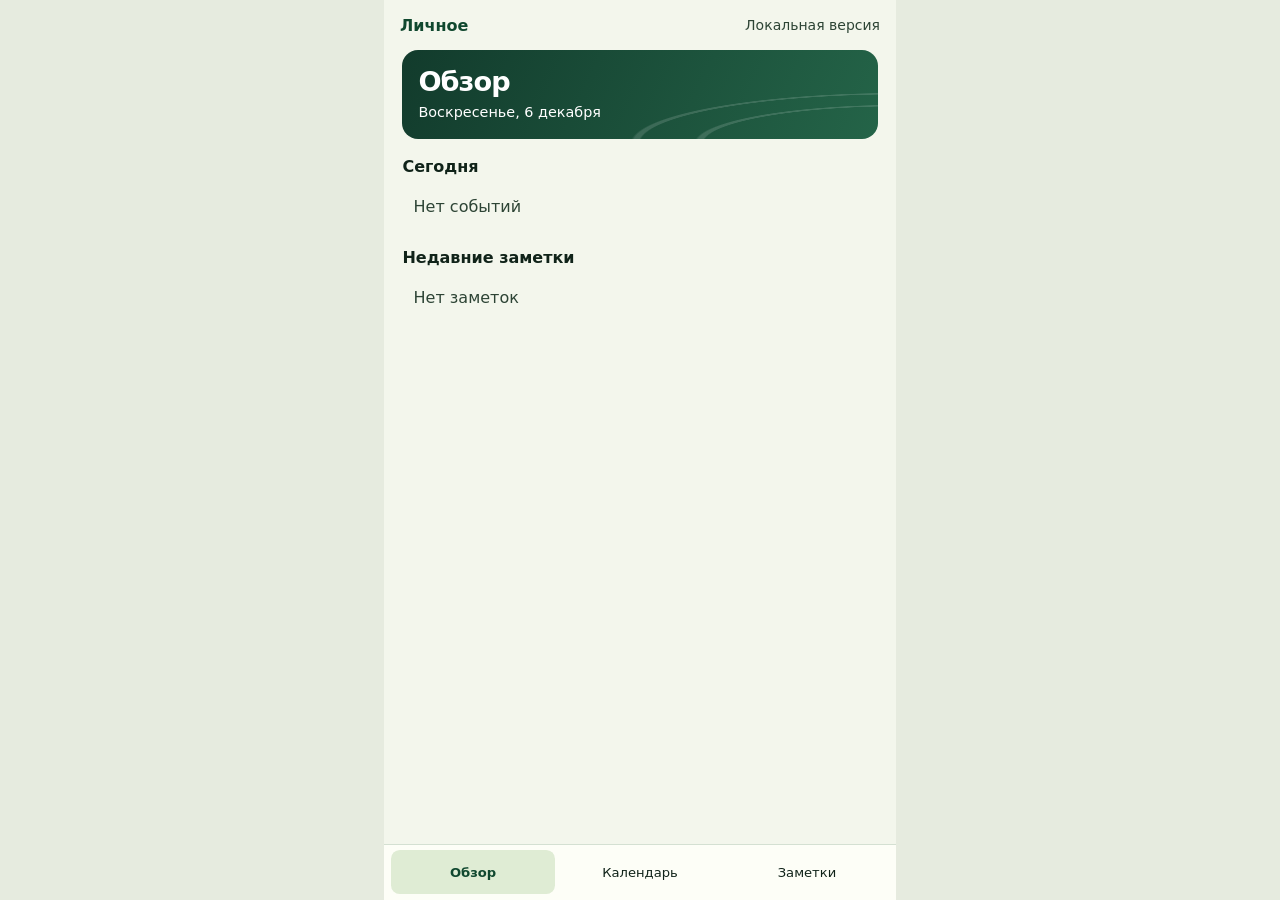
==== commit b2189b0c: "Add local notes and recurring calendar events" ====
--- a/index.html
+++ b/index.html
@@ -76,6 +76,23 @@
 #personal nav button { padding: .3rem .1rem; font-size: .82em; }
 @media (max-width: 359px) { #personal .notes { grid-template-columns: minmax(0, 1fr); } }
 @media (forced-colors: active) { #personal .hero { border: 1px solid CanvasText; } #personal .hero h1, #personal .hero p { color: CanvasText; } }
+#personal .section-title { display:flex; align-items:center; justify-content:space-between; gap:.4rem; flex-wrap:wrap; margin:.6rem 0; }
+#personal .section-title h2 { margin:0; }
+#personal .action { border-radius:.6rem; padding:.4rem .7rem; background:var(--tint); color:var(--green); font-weight:700; }
+#personal .primary { background:var(--green); color:var(--paper); }
+#personal form { display:grid; gap:.65rem; padding-top:.7rem; }
+#personal form label { display:grid; gap:.2rem; min-width:0; }
+#personal form .check { display:flex; align-items:center; min-height:44px; gap:.45rem; }
+#personal input:not([type=checkbox]), #personal select, #personal textarea { width:100%; min-width:0; max-width:100%; min-height:44px; font:inherit; color:var(--text); background:var(--paper); border:1px solid var(--line); border-radius:.5rem; padding:.4rem; }
+#personal textarea { min-height:9rem; resize:vertical; }
+#personal .times { display:grid; grid-template-columns:repeat(2,minmax(0,1fr)); gap:.5rem; }
+#personal [hidden] { display:none !important; }
+#personal .controls { display:flex; flex-wrap:wrap; gap:.45rem; margin-top:.6rem; }
+#personal .record { white-space:pre-wrap; }
+#personal .notice { margin:.4rem 1rem 0; color:var(--secondary); font-size:.875em; }
+#personal .notes.all { grid-template-columns:minmax(0,1fr); }
+#personal .notes small { white-space:pre-line; display:-webkit-box; -webkit-box-orient:vertical; -webkit-line-clamp:2; overflow:hidden; }
+@media (max-width: 23rem) { #personal .times { grid-template-columns:minmax(0,1fr); } }
 </style>
 <style>
 body { margin: 0; background: light-dark(#e6ebdf, #101913); color-scheme: light dark; }
@@ -85,7 +102,8 @@
 </head>
 <body>
 <div id="personal">
-  <header><span class="brand">Личное</span><small>Демонстрационные данные</small></header>
+  <header><span class="brand">Личное</span><small>Локальная версия</small></header>
+  <p class="notice" role="status" hidden></p>
   <main></main>
   <nav aria-label="Разделы">
     <button type="button" data-page="overview">Обзор</button>
@@ -98,124 +116,312 @@
   const root = document.getElementById('personal');
   const main = root.querySelector('main');
   const nav = root.querySelector('nav');
-  const today = new Date();
-  today.setHours(12, 0, 0, 0);
-  let selected = new Date(today);
-  let month = new Date(today.getFullYear(), today.getMonth(), 1, 12);
+  const notice = root.querySelector('.notice');
+  const storageKey = 'lichnoe:v1';
+  const labels = {overview:'Обзор', calendar:'Календарь', notes:'Заметки'};
+  const repeats = {none:'Не повторяется', daily:'Каждый день', weekdays:'По будням', weekly:'Каждую неделю', monthly:'Каждый месяц', yearly:'Каждый год'};
+  const fullDate = new Intl.DateTimeFormat('ru', {weekday:'long', day:'numeric', month:'long', timeZone:'UTC'});
+  const monthName = new Intl.DateTimeFormat('ru', {month:'long', year:'numeric', timeZone:'UTC'});
+  const dayMs = 86400000;
+  const localNow = new Date();
+  const today = key(new Date(Date.UTC(localNow.getFullYear(), localNow.getMonth(), localNow.getDate())));
+  let selected = today;
+  let month = today.slice(0, 7);
   let page = 'overview';
-  let opened = null;
+  let view = null;
+  let data = {events:[], notes:[]};
+  try {
+    const saved = localStorage.getItem(storageKey);
+    if (saved) data = JSON.parse(saved);
+    else if (root.hasAttribute('data-preview')) {
+      data = {
+        events:[{id:'walk', title:'Утренняя прогулка', date:today, start:'09:00', end:'09:30', repeat:'weekdays', ending:'never', exceptions:{}},
+                {id:'sport', title:'Тренировка', date:today, start:'18:30', end:'19:30', repeat:'none', ending:'never', exceptions:{}}],
+        notes:[{id:'books', title:'Книги', text:'Начать «Лавр» на выходных.'}, {id:'plans', title:'Идеи для выходных', text:'Выставка и прогулка в парке.'}, {id:'shop', title:'Покупки', text:'Чай, яблоки и батарейки.'}]
+      };
+    }
+  } catch {
+    showNotice('Хранилище браузера недоступно. Записи могут исчезнуть при закрытии.');
+  }
 
-  const events = [
-    {title:'Утренняя прогулка', start:'09:00', end:'09:30', repeat:'По будням'},
-    {title:'Тренировка', start:'18:30', end:'19:30'},
-  ];
-  const notes = [
-    {title:'Книги', text:'Начать «Лавр» на выходных.'},
-    {title:'Идеи для выходных', text:'Выставка и прогулка в парке.'},
-    {title:'Покупки', text:'Чай, яблоки и батарейки.'},
-  ];
-  const labels = {overview:'Обзор', calendar:'Календарь', notes:'Заметки'};
-  const fullDate = new Intl.DateTimeFormat('ru', {weekday:'long', day:'numeric', month:'long'});
-  const monthName = new Intl.DateTimeFormat('ru', {month:'long', year:'numeric'});
-  const capital = text => text.charAt(0).toUpperCase() + text.slice(1);
-  const hero = (title, subtitle = '') =>
-    `<div class="hero"><h1>${title}</h1>${subtitle ? `<p>${subtitle}</p>` : ''}</div>`;
-
+  function key(date) { return date.toISOString().slice(0, 10); }
+  function asDate(value) { return new Date(value + 'T00:00:00Z'); }
+  function capital(text) { return text.charAt(0).toUpperCase() + text.slice(1); }
+  function escape(text) {
+    return String(text ?? '').replace(/[&<>"']/g, char => ({'&':'&amp;', '<':'&lt;', '>':'&gt;', '"':'&quot;', "'":'&#39;'}[char]));
+  }
+  function showNotice(text) { notice.textContent = text; notice.hidden = !text; }
+  function save() {
+    try { localStorage.setItem(storageKey, JSON.stringify(data)); showNotice(''); }
+    catch { showNotice('Запись открыта в панели, но браузер не сохранил её после закрытия.'); }
+  }
+  function weekday(date) { return date.getUTCDay() >= 1 && date.getUTCDay() <= 5; }
+  function ordinal(event, date) {
+    if (date < event.date) return 0;
+    const start = asDate(event.date);
+    const day = asDate(date);
+    const distance = (day - start) / dayMs;
+    if (event.repeat === 'none') return distance === 0 ? 1 : 0;
+    if (event.repeat === 'daily') return distance + 1;
+    if (event.repeat === 'weekly') return distance % 7 === 0 ? distance / 7 + 1 : 0;
+    if (event.repeat === 'weekdays') {
+      if (!weekday(day)) return 0;
+      const length = distance + 1;
+      let count = Math.floor(length / 7) * 5;
+      for (let i = 0; i < length % 7; i++) {
+        if (weekday(new Date(+start + i * dayMs))) count++;
+      }
+      return count;
+    }
+    if (start.getUTCDate() !== day.getUTCDate()) return 0;
+    if (event.repeat === 'yearly' && start.getUTCMonth() !== day.getUTCMonth()) return 0;
+    const months = (day.getUTCFullYear() - start.getUTCFullYear()) * 12 + day.getUTCMonth() - start.getUTCMonth();
+    const step = event.repeat === 'yearly' ? 12 : 1;
+    let count = 0;
+    for (let i = 0; i <= months; i += step) {
+      if (new Date(Date.UTC(start.getUTCFullYear(), start.getUTCMonth() + i, start.getUTCDate())).getUTCDate() === start.getUTCDate()) count++;
+    }
+    return count;
+  }
+  function occurs(event, date) {
+    if (event.stopBefore && date >= event.stopBefore) return false;
+    if (event.ending === 'date' && date > event.until) return false;
+    const position = ordinal(event, date);
+    return position > 0 && (event.ending !== 'count' || position <= event.count);
+  }
+  function occurrences(date) {
+    const rows = [];
+    for (const event of data.events) {
+      if (occurs(event, date) && !Object.hasOwn(event.exceptions, date)) rows.push({id:event.id, slot:date, entry:event});
+      for (const [slot, entry] of Object.entries(event.exceptions)) {
+        if (entry?.date === date && occurs(event, slot)) rows.push({id:event.id, slot, entry});
+      }
+    }
+    return rows.sort((a, b) => (a.entry.allDay ? '' : a.entry.start).localeCompare(b.entry.allDay ? '' : b.entry.start));
+  }
+  function hero(title, subtitle = '') {
+    return `<div class="hero"><h1>${escape(title)}</h1>${subtitle ? `<p>${escape(subtitle)}</p>` : ''}</div>`;
+  }
   function eventList(date) {
-    const visible = events.filter(event => event.repeat
-      ? date.getDay() >= 1 && date.getDay() <= 5
-      : +date === +today);
-    if (!visible.length) return '<p class="empty">Нет событий</p>';
-    return `<div class="events">${visible.map(event => `
-      <button type="button" class="event" data-event="${events.indexOf(event)}">
-        <time datetime="${event.start}">${event.start}</time>
-        <span>${event.title}${event.repeat ? `<small>${event.repeat}</small>` : ''}</span>
-      </button>`).join('')}</div>`;
-  }
-
-  function noteList() {
-    return `<div class="notes">${notes.map((note, index) => `
-      <button type="button" class="note" data-note="${index}">
-        <strong>${note.title}</strong><small>${note.text}</small>
-      </button>`).join('')}</div>`;
-  }
-
+    const rows = occurrences(date);
+    if (!rows.length) return '<p class="empty">Нет событий</p>';
+    return `<div class="events">${rows.map(({id, slot, entry}) => {
+      const series = data.events.find(item => item.id === id);
+      const time = entry.allDay ? 'Весь день' : entry.start;
+      return `<button type="button" class="event" data-event="${escape(id)}" data-slot="${slot}"><time>${escape(time)}</time>
+        <span>${escape(entry.title)}${series.repeat === 'none' ? '' : `<small>${repeats[series.repeat]}</small>`}</span></button>`;
+    }).join('')}</div>`;
+  }
+  function noteList(overview) {
+    const notes = overview ? data.notes.slice(0, 3) : data.notes;
+    return notes.length ? `<div class="notes${overview ? '' : ' all'}">${notes.map(note => `
+      <button type="button" class="note" data-note="${escape(note.id)}"><strong>${escape(note.title)}</strong><small>${escape(note.text)}</small></button>`).join('')}</div>`
+      : '<p class="empty">Нет заметок</p>';
+  }
+  function sectionTitle(title, action, label) {
+    return `<div class="section-title"><h2>${title}</h2><button type="button" class="action" data-action="${action}">${label}</button></div>`;
+  }
   function calendar() {
-    const offset = (month.getDay() + 6) % 7;
-    const count = new Date(month.getFullYear(), month.getMonth() + 1, 0).getDate();
-    const sameMonth = selected.getMonth() === month.getMonth() && selected.getFullYear() === month.getFullYear();
-    const days = Array.from({length: count}, (_, i) => {
-      const day = i + 1;
-      return `<button type="button" data-day="${day}" aria-pressed="${sameMonth && selected.getDate() === day}">${day}</button>`;
+    const first = asDate(month + '-01');
+    const offset = (first.getUTCDay() + 6) % 7;
+    const count = new Date(Date.UTC(first.getUTCFullYear(), first.getUTCMonth() + 1, 0)).getUTCDate();
+    const dates = Array.from({length:count}, (_, index) => {
+      const date = month + '-' + String(index + 1).padStart(2, '0');
+      return `<button type="button" data-day="${date}" aria-pressed="${selected === date}">${index + 1}</button>`;
     }).join('');
-    return `${hero(labels.calendar)}
-      <h2>Выбрать день</h2>
-      <div class="month">
-        <div class="month-controls">
-          <button type="button" data-month="-1" aria-label="Предыдущий месяц">‹</button>
-          <strong>${capital(monthName.format(month))}</strong>
-          <button type="button" data-month="1" aria-label="Следующий месяц">›</button>
-        </div>
-        <div class="days">
-          ${['Пн','Вт','Ср','Чт','Пт','Сб','Вс'].map(day => `<span>${day}</span>`).join('')}
-          ${'<span aria-hidden="true"></span>'.repeat(offset)}${days}
-        </div>
-      </div>
-      <h2>${capital(fullDate.format(selected))}</h2>${eventList(selected)}`;
-  }
-
-  function render(focusSelector) {
-    if (opened) {
-      const details = opened.text ?? `${opened.start}–${opened.end}${opened.repeat ? ` · ${opened.repeat}` : ''}`;
-      main.innerHTML = `<button type="button" class="back" data-back>← ${labels[page]}</button>
-        ${hero(opened.title, page === 'calendar' ? capital(fullDate.format(selected)) : '')}<p class="record">${details}</p>`;
+    return `${hero('Календарь')}<h2>Выбрать день</h2><div class="month"><div class="month-controls">
+      <button type="button" data-month="-1" aria-label="Предыдущий месяц">‹</button><strong>${capital(monthName.format(first))}</strong>
+      <button type="button" data-month="1" aria-label="Следующий месяц">›</button></div>
+      <div class="days">${['Пн','Вт','Ср','Чт','Пт','Сб','Вс'].map(day => `<span>${day}</span>`).join('')}
+      ${'<span aria-hidden="true"></span>'.repeat(offset)}${dates}</div></div>
+      ${sectionTitle(capital(fullDate.format(asDate(selected))), 'new-event', '+ Событие')}${eventList(selected)}`;
+  }
+  function optionList(values, value) {
+    return Object.entries(values).map(([id,label]) => `<option value="${id}"${id === value ? ' selected' : ''}>${label}</option>`).join('');
+  }
+  function scopeOptions() {
+    return {single:'Только это событие', following:'Это и следующие', series:'Вся серия'};
+  }
+  function editForm() {
+    const note = page === 'notes';
+    const original = view.record;
+    const value = note ? original ?? {} : view.entry ?? {date:selected, start:'09:00', end:'10:00', repeat:'none', ending:'never'};
+    const recurring = !note && original && original.repeat !== 'none';
+    return `${hero((original ? 'Редактировать ' : note ? 'Новая ' : 'Новое ') + (note ? original ? 'заметку' : 'заметка' : 'событие'))}
+      <form data-form="edit">
+        ${recurring ? `<label>Применить к<select name="scope">${optionList(scopeOptions(), 'single')}</select></label>` : ''}
+        <label>Название<input name="title" required maxlength="200" value="${escape(value.title)}"></label>
+        ${note ? `<label>Текст<textarea name="text" rows="6">${escape(value.text)}</textarea></label>` : `
+          <label>Дата<input type="date" name="date" required value="${escape(value.date)}"></label>
+          <label class="check"><input type="checkbox" name="allDay"${value.allDay ? ' checked' : ''}> Весь день</label>
+          <div class="times"><label>Начало<input name="start" type="time" value="${escape(value.start || '09:00')}"></label>
+          <label>Окончание<input name="end" type="time" value="${escape(value.end || '10:00')}"></label></div>
+          <label data-repeat>Повтор<select name="repeat">${optionList(repeats, original?.repeat ?? value.repeat)}</select></label>
+          <label data-ending>Окончание серии<select name="ending">${optionList({never:'Бессрочно',date:'До даты',count:'После заданного числа повторений'}, original?.ending ?? value.ending)}</select></label>
+          <label data-until>Последняя дата включительно<input name="until" type="date" value="${escape(original?.until ?? value.until)}"></label>
+          <label data-count>Число событий в серии<input name="count" type="number" min="1" max="9999" value="${escape(original?.count ?? value.count ?? 10)}"></label>`}
+        <div class="controls"><button type="submit" class="action primary">Сохранить</button><button type="button" data-action="cancel">Отмена</button></div>
+      </form>`;
+  }
+  function fields(form) {
+    if (page === 'notes') return;
+    const get = name => form.elements.namedItem(name);
+    const single = get('scope')?.value === 'single';
+    const allDay = get('allDay').checked;
+    const repeatsEnabled = !single && get('repeat').value !== 'none';
+    const ending = get('ending').value;
+    form.querySelector('.times').hidden = allDay;
+    get('start').required = get('end').required = !allDay;
+    form.querySelector('[data-repeat]').hidden = single;
+    form.querySelector('[data-ending]').hidden = !repeatsEnabled;
+    form.querySelector('[data-until]').hidden = !repeatsEnabled || ending !== 'date';
+    form.querySelector('[data-count]').hidden = !repeatsEnabled || ending !== 'count';
+    get('until').required = repeatsEnabled && ending === 'date';
+    get('count').required = repeatsEnabled && ending === 'count';
+    get('count').disabled = !get('count').required;
+    get('until').disabled = !get('until').required;
+  }
+  function render() {
+    if (view?.type === 'edit') {
+      main.innerHTML = editForm();
+      fields(main.querySelector('form'));
+    } else if (view?.type === 'delete') {
+      const series = page === 'calendar' && view.record.repeat !== 'none';
+      main.innerHTML = `${hero('Удалить ' + (page === 'notes' ? 'заметку' : 'событие') + '?')}
+        <p class="record">${escape(view.entry?.title ?? view.record.title)}</p><form data-form="delete">
+        ${series ? `<label>Удалить<select name="scope">${optionList(scopeOptions(), 'single')}</select></label>` : ''}
+        <div class="controls"><button type="submit" class="action primary">Удалить</button><button type="button" data-action="cancel">Отмена</button></div></form>`;
+    } else if (view?.type === 'record') {
+      const item = view.entry ?? view.record;
+      const detail = page === 'notes' ? item.text : (item.allDay ? 'Весь день' : item.start + '–' + item.end)
+        + (view.record.repeat === 'none' ? '' : ' · ' + repeats[view.record.repeat]);
+      main.innerHTML = `<button type="button" class="back" data-action="back">← ${labels[page]}</button>
+        ${hero(item.title, page === 'calendar' ? capital(fullDate.format(asDate(item.date))) : '')}
+        <p class="record">${escape(detail)}</p><div class="controls"><button type="button" class="action" data-action="edit">Изменить</button>
+        <button type="button" data-action="delete">Удалить</button></div>`;
     } else if (page === 'overview') {
-      main.innerHTML = `${hero('Обзор', capital(fullDate.format(today)))}
-        <h2>Сегодня</h2>${eventList(today)}<h2>Недавние заметки</h2>${noteList()}`;
+      main.innerHTML = `${hero('Обзор', capital(fullDate.format(asDate(today))))}<h2>Сегодня</h2>${eventList(today)}
+        <h2>Недавние заметки</h2>${noteList(true)}`;
     } else {
-      main.innerHTML = page === 'calendar' ? calendar() : `${hero('Заметки')}<h2>Недавние заметки</h2>${noteList()}`;
+      main.innerHTML = page === 'calendar' ? calendar() : `${hero('Заметки')}${sectionTitle('Все заметки', 'new-note', '+ Заметка')}${noteList(false)}`;
     }
     nav.querySelectorAll('button').forEach(button => {
       if (button.dataset.page === page) button.setAttribute('aria-current', 'page');
       else button.removeAttribute('aria-current');
     });
-    if (focusSelector) main.querySelector(focusSelector)?.focus({preventScroll:true});
-  }
-
+  }
+  function finish(date) {
+    if (date) { selected = date; month = date.slice(0, 7); }
+    view = null;
+    save();
+    render();
+  }
+  main.addEventListener('input', event => {
+    if (event.target instanceof HTMLInputElement) event.target.setCustomValidity('');
+  });
+  main.addEventListener('change', event => {
+    const form = event.target.form;
+    if (form?.dataset.form !== 'edit' || page !== 'calendar') return;
+    if (event.target.name === 'scope') {
+      const scope = event.target.value;
+      form.elements.date.value = scope === 'series' ? view.record.date : scope === 'following' ? view.slot : view.entry.date;
+      if (view.record.ending === 'count') {
+        form.elements.count.value = scope === 'following'
+          ? view.record.count - ordinal(view.record, view.slot) + 1
+          : view.record.count;
+      }
+    }
+    for (const name of ['end','until']) form.elements.namedItem(name).setCustomValidity('');
+    fields(form);
+  });
+  main.addEventListener('submit', event => {
+    event.preventDefault();
+    const form = event.target;
+    const values = new FormData(form);
+    const get = name => String(values.get(name) ?? '');
+    const original = view.record;
+    const scope = get('scope');
+    if (form.dataset.form === 'delete') {
+      if (page === 'notes') data.notes = data.notes.filter(item => item.id !== original.id);
+      else if (scope === 'single') original.exceptions[view.slot] = null;
+      else if (scope === 'following') original.stopBefore = view.slot;
+      else data.events = data.events.filter(item => item.id !== original.id);
+      finish();
+      return;
+    }
+    const title = get('title').trim();
+    if (!title) {
+      form.elements.title.setCustomValidity('Введите название.');
+      form.elements.title.reportValidity();
+      return;
+    }
+    if (page === 'notes') {
+      data.notes = [{id:original?.id ?? crypto.randomUUID(), title, text:get('text')}, ...data.notes.filter(item => item.id !== original?.id)];
+      finish();
+      return;
+    }
+    const allDay = values.has('allDay');
+    const entry = {title, date:get('date'), allDay, start:allDay ? '' : get('start'), end:allDay ? '' : get('end')};
+    if (!allDay && entry.end <= entry.start) {
+      form.elements.end.setCustomValidity('Окончание должно быть позже начала.');
+      form.elements.end.reportValidity();
+      return;
+    }
+    if (scope === 'single') {
+      original.exceptions[view.slot] = entry;
+    } else {
+      const repeat = get('repeat');
+      const ending = repeat === 'none' ? 'never' : get('ending');
+      if (ending === 'date' && get('until') < entry.date) {
+        form.elements.until.setCustomValidity('Дата окончания серии должна быть не раньше начала.');
+        form.elements.until.reportValidity();
+        return;
+      }
+      const updated = {...entry, id:original?.id ?? crypto.randomUUID(), repeat, ending, until:get('until'), count:Number(get('count')), exceptions:{}};
+      if (original?.stopBefore && repeat !== 'none') updated.stopBefore = original.stopBefore;
+      if (scope === 'following') {
+        updated.id = crypto.randomUUID();
+        for (const [slot, exception] of Object.entries(original.exceptions)) {
+          if (slot >= view.slot && occurs(updated, slot)) updated.exceptions[slot] = exception;
+        }
+        original.stopBefore = view.slot;
+        data.events.push(updated);
+      } else if (original) {
+        for (const [slot, exception] of Object.entries(original.exceptions)) {
+          if (repeat !== 'none' && occurs(updated, slot)) updated.exceptions[slot] = exception;
+        }
+        data.events[data.events.indexOf(original)] = updated;
+      } else {
+        data.events.push(updated);
+      }
+    }
+    finish(entry.date);
+  });
   root.addEventListener('click', event => {
     const button = event.target.closest('button');
-    if (!button || !root.contains(button)) return;
-    const data = button.dataset;
-    let focusSelector;
-    if (data.page) {
-      page = data.page;
-      opened = null;
-    } else if ('back' in data) {
-      focusSelector = page === 'calendar'
-        ? `[data-event="${events.indexOf(opened)}"]`
-        : `[data-note="${notes.indexOf(opened)}"]`;
-      opened = null;
-    } else if (data.month) {
-      month = new Date(month.getFullYear(), month.getMonth() + Number(data.month), 1, 12);
-      selected = new Date(month);
-      focusSelector = `[data-month="${data.month}"]`;
-    } else if (data.day) {
-      selected = new Date(month.getFullYear(), month.getMonth(), Number(data.day), 12);
-      focusSelector = `[data-day="${data.day}"]`;
-    } else if (data.event !== undefined) {
-      if (page === 'overview') {
-        selected = new Date(today);
-        month = new Date(today.getFullYear(), today.getMonth(), 1, 12);
-      }
-      page = 'calendar';
-      opened = events[Number(data.event)];
-      focusSelector = '[data-back]';
-    } else if (data.note !== undefined) {
-      page = 'notes';
-      opened = notes[Number(data.note)];
-      focusSelector = '[data-back]';
-    }
-    render(focusSelector);
+    if (!button || !root.contains(button) || button.type === 'submit') return;
+    const {page:destination, month:direction, day, event:id, slot, note, action} = button.dataset;
+    if (destination) { page = destination; view = null; }
+    else if (direction) {
+      const first = asDate(month + '-01');
+      selected = key(new Date(Date.UTC(first.getUTCFullYear(), first.getUTCMonth() + Number(direction), 1)));
+      month = selected.slice(0, 7);
+    } else if (day) selected = day;
+    else if (id) {
+      const record = data.events.find(item => item.id === id);
+      const entry = record.exceptions[slot] ?? {...record, date:slot};
+      page = 'calendar'; selected = entry.date; month = selected.slice(0, 7);
+      view = {type:'record', record, entry, slot};
+    } else if (note) {
+      page = 'notes'; view = {type:'record', record:data.notes.find(item => item.id === note)};
+    } else if (action === 'new-event' || action === 'new-note') view = {type:'edit'};
+    else if (action === 'edit' || action === 'delete') view.type = action;
+    else if (action === 'cancel') view = view.record ? {...view, type:'record'} : null;
+    else if (action === 'back') view = null;
+    else return;
+    render();
+    if (day) main.querySelector('[data-day="' + day + '"]')?.focus({preventScroll:true});
+    if (direction) main.querySelector('[data-month="' + direction + '"]')?.focus({preventScroll:true});
   });
   render();
 })();
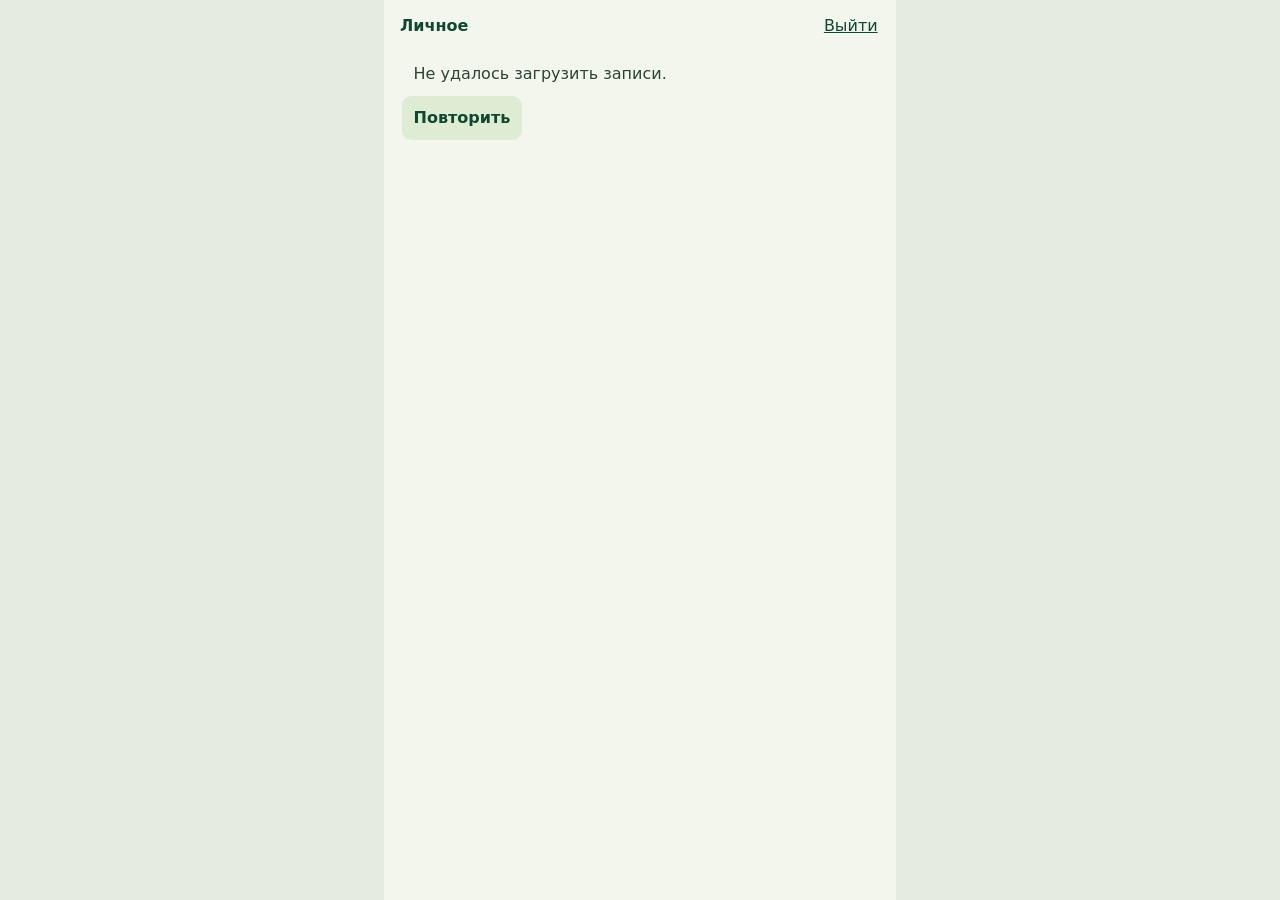
==== commit 5623b25a: "Add private sign-in and server storage for personal dashboard" ====
--- a/index.html
+++ b/index.html
@@ -76,8 +76,25 @@
 #personal nav button { padding: .3rem .1rem; font-size: .82em; }
 @media (max-width: 359px) { #personal .notes { grid-template-columns: minmax(0, 1fr); } }
 @media (forced-colors: active) { #personal .hero { border: 1px solid CanvasText; } #personal .hero h1, #personal .hero p { color: CanvasText; } }
-#personal .section-title { display:flex; align-items:center; justify-content:space-between; gap:.4rem; flex-wrap:wrap; margin:.6rem 0; }
-#personal .section-title h2 { margin:0; }
+#personal:has(.create:not([hidden])) main { padding-bottom: 4.75rem; }
+#personal .bottom { position:relative; z-index:1; }
+#personal .create {
+  position:absolute;
+  inset-inline-end:max(.85rem, env(safe-area-inset-right));
+  bottom:calc(100% + .65rem);
+  display:grid;
+  place-items:center;
+  width:3.5rem;
+  height:3.5rem;
+  padding:0;
+  border-radius:50%;
+  background:var(--green);
+  color:var(--paper);
+  font-size:1.9rem;
+  line-height:1;
+  box-shadow:0 .2rem .7rem #10231945;
+}
+@media (forced-colors: active) { #personal .create { border:1px solid ButtonText; } }
 #personal .action { border-radius:.6rem; padding:.4rem .7rem; background:var(--tint); color:var(--green); font-weight:700; }
 #personal .primary { background:var(--green); color:var(--paper); }
 #personal form { display:grid; gap:.65rem; padding-top:.7rem; }
@@ -97,27 +114,30 @@
 <style>
 body { margin: 0; background: light-dark(#e6ebdf, #101913); color-scheme: light dark; }
 #personal { min-height: 100dvh; }
-#personal nav { position: sticky; bottom: 0; }
+#personal .bottom { position: sticky; bottom: 0; }
 </style>
 </head>
 <body>
 <div id="personal">
-  <header><span class="brand">Личное</span><small>Локальная версия</small></header>
+  <header><span class="brand">Личное</span><a class="back" href="/signout-with-chatgpt" target="_top">Выйти</a></header>
   <p class="notice" role="status" hidden></p>
   <main></main>
-  <nav aria-label="Разделы">
-    <button type="button" data-page="overview">Обзор</button>
-    <button type="button" data-page="calendar">Календарь</button>
-    <button type="button" data-page="notes">Заметки</button>
-  </nav>
+  <div class="bottom">
+    <button type="button" class="create" aria-label="Создать запись" hidden>+</button>
+    <nav aria-label="Разделы">
+      <button type="button" data-page="overview">Обзор</button>
+      <button type="button" data-page="calendar">Календарь</button>
+      <button type="button" data-page="notes">Заметки</button>
+    </nav>
+  </div>
 </div>
 <script id="personal-script">
 (() => {
   const root = document.getElementById('personal');
   const main = root.querySelector('main');
   const nav = root.querySelector('nav');
+  const create = root.querySelector('.create');
   const notice = root.querySelector('.notice');
-  const storageKey = 'lichnoe:v1';
   const labels = {overview:'Обзор', calendar:'Календарь', notes:'Заметки'};
   const repeats = {none:'Не повторяется', daily:'Каждый день', weekdays:'По будням', weekly:'Каждую неделю', monthly:'Каждый месяц', yearly:'Каждый год'};
   const fullDate = new Intl.DateTimeFormat('ru', {weekday:'long', day:'numeric', month:'long', timeZone:'UTC'});
@@ -130,18 +150,23 @@
   let page = 'overview';
   let view = null;
   let data = {events:[], notes:[]};
-  try {
-    const saved = localStorage.getItem(storageKey);
-    if (saved) data = JSON.parse(saved);
-    else if (root.hasAttribute('data-preview')) {
-      data = {
-        events:[{id:'walk', title:'Утренняя прогулка', date:today, start:'09:00', end:'09:30', repeat:'weekdays', ending:'never', exceptions:{}},
-                {id:'sport', title:'Тренировка', date:today, start:'18:30', end:'19:30', repeat:'none', ending:'never', exceptions:{}}],
-        notes:[{id:'books', title:'Книги', text:'Начать «Лавр» на выходных.'}, {id:'plans', title:'Идеи для выходных', text:'Выставка и прогулка в парке.'}, {id:'shop', title:'Покупки', text:'Чай, яблоки и батарейки.'}]
-      };
-    }
-  } catch {
-    showNotice('Хранилище браузера недоступно. Записи могут исчезнуть при закрытии.');
+  let revision = 0;
+  let saving = false;
+  let pending = false;
+  let blocked = false;
+
+  async function load() {
+    main.innerHTML = '<p class="empty">Загрузка записей…</p>';
+    nav.hidden = true;
+    try {
+      const response = await fetch('/api/records', {cache:'no-store'});
+      if (!response.ok) throw new Error();
+      ({data, revision} = await response.json());
+      nav.hidden = false;
+      render();
+    } catch {
+      main.innerHTML = '<p class="empty">Не удалось загрузить записи.</p><button type="button" class="action" data-action="reload">Повторить</button>';
+    }
   }
 
   function key(date) { return date.toISOString().slice(0, 10); }
@@ -151,9 +176,37 @@
     return String(text ?? '').replace(/[&<>"']/g, char => ({'&':'&amp;', '<':'&lt;', '>':'&gt;', '"':'&quot;', "'":'&#39;'}[char]));
   }
   function showNotice(text) { notice.textContent = text; notice.hidden = !text; }
-  function save() {
-    try { localStorage.setItem(storageKey, JSON.stringify(data)); showNotice(''); }
-    catch { showNotice('Запись открыта в панели, но браузер не сохранил её после закрытия.'); }
+  async function save() {
+    if (saving || blocked) return;
+    saving = true;
+    pending = true;
+    showNotice('Сохраняю…');
+    try {
+      const response = await fetch('/api/records', {
+        method:'PUT',
+        headers:{'Content-Type':'application/json'},
+        body:JSON.stringify({data, revision})
+      });
+      if (response.status === 409) {
+        blocked = true;
+        showNotice('Записи изменились в другом окне. Обновите панель, чтобы загрузить актуальную версию. Изменение в этом окне не сохранено.');
+        return;
+      }
+      if (!response.ok) throw new Error();
+      ({revision} = await response.json());
+      pending = false;
+      showNotice('Сохранено');
+    } catch {
+      showNotice('Изменение пока не сохранено.');
+      const retry = document.createElement('button');
+      retry.type = 'button';
+      retry.className = 'action';
+      retry.dataset.action = 'retry';
+      retry.textContent = 'Повторить сохранение';
+      notice.append(' ', retry);
+    } finally {
+      saving = false;
+    }
   }
   function weekday(date) { return date.getUTCDay() >= 1 && date.getUTCDay() <= 5; }
   function ordinal(event, date) {
@@ -218,9 +271,6 @@
       <button type="button" class="note" data-note="${escape(note.id)}"><strong>${escape(note.title)}</strong><small>${escape(note.text)}</small></button>`).join('')}</div>`
       : '<p class="empty">Нет заметок</p>';
   }
-  function sectionTitle(title, action, label) {
-    return `<div class="section-title"><h2>${title}</h2><button type="button" class="action" data-action="${action}">${label}</button></div>`;
-  }
   function calendar() {
     const first = asDate(month + '-01');
     const offset = (first.getUTCDay() + 6) % 7;
@@ -234,7 +284,7 @@
       <button type="button" data-month="1" aria-label="Следующий месяц">›</button></div>
       <div class="days">${['Пн','Вт','Ср','Чт','Пт','Сб','Вс'].map(day => `<span>${day}</span>`).join('')}
       ${'<span aria-hidden="true"></span>'.repeat(offset)}${dates}</div></div>
-      ${sectionTitle(capital(fullDate.format(asDate(selected))), 'new-event', '+ Событие')}${eventList(selected)}`;
+      <h2>${capital(fullDate.format(asDate(selected)))}</h2>${eventList(selected)}`;
   }
   function optionList(values, value) {
     return Object.entries(values).map(([id,label]) => `<option value="${id}"${id === value ? ' selected' : ''}>${label}</option>`).join('');
@@ -303,8 +353,11 @@
       main.innerHTML = `${hero('Обзор', capital(fullDate.format(asDate(today))))}<h2>Сегодня</h2>${eventList(today)}
         <h2>Недавние заметки</h2>${noteList(true)}`;
     } else {
-      main.innerHTML = page === 'calendar' ? calendar() : `${hero('Заметки')}${sectionTitle('Все заметки', 'new-note', '+ Заметка')}${noteList(false)}`;
-    }
+      main.innerHTML = page === 'calendar' ? calendar() : `${hero('Заметки')}<h2>Все заметки</h2>${noteList(false)}`;
+    }
+    create.hidden = Boolean(view) || page === 'overview';
+    create.dataset.action = page === 'calendar' ? 'new-event' : 'new-note';
+    create.setAttribute('aria-label', page === 'calendar' ? 'Создать событие' : 'Создать заметку');
     nav.querySelectorAll('button').forEach(button => {
       if (button.dataset.page === page) button.setAttribute('aria-current', 'page');
       else button.removeAttribute('aria-current');
@@ -336,6 +389,7 @@
   });
   main.addEventListener('submit', event => {
     event.preventDefault();
+    if (pending || saving || blocked) return;
     const form = event.target;
     const values = new FormData(form);
     const get = name => String(values.get(name) ?? '');
@@ -401,6 +455,9 @@
     const button = event.target.closest('button');
     if (!button || !root.contains(button) || button.type === 'submit') return;
     const {page:destination, month:direction, day, event:id, slot, note, action} = button.dataset;
+    if (action === 'reload') { load(); return; }
+    if (action === 'retry') { save(); return; }
+    if ((pending || saving || blocked) && ['new-event','new-note','edit','delete'].includes(action)) return;
     if (destination) { page = destination; view = null; }
     else if (direction) {
       const first = asDate(month + '-01');
@@ -420,10 +477,11 @@
     else if (action === 'back') view = null;
     else return;
     render();
+    if (action === 'new-event' || action === 'new-note') main.querySelector('h1').scrollIntoView({block:'start'});
     if (day) main.querySelector('[data-day="' + day + '"]')?.focus({preventScroll:true});
     if (direction) main.querySelector('[data-month="' + direction + '"]')?.focus({preventScroll:true});
   });
-  render();
+  load();
 })();
 </script>
 </body>
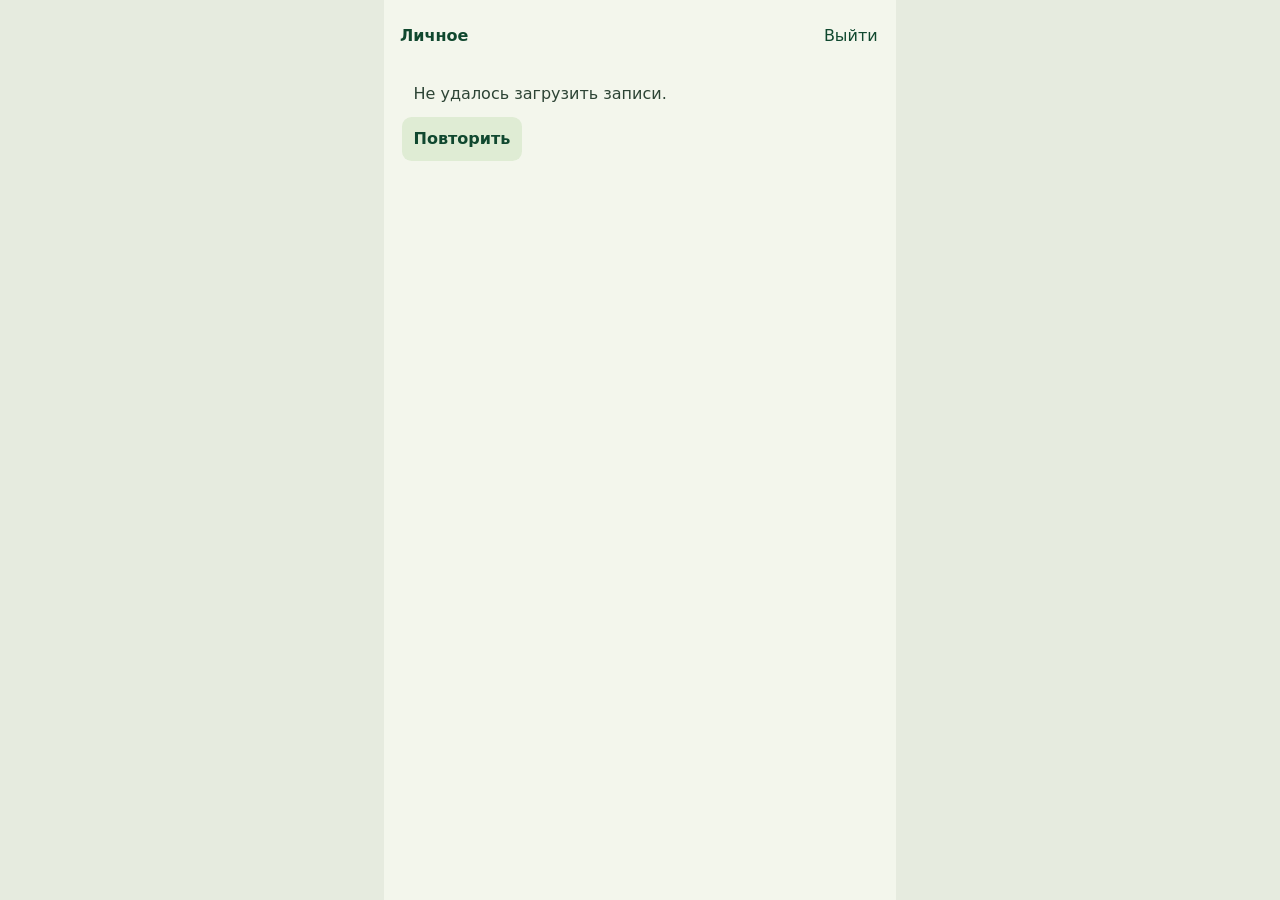
==== commit 74b026aa: "Prepare Google sign-in for the personal dashboard" ====
--- a/index.html
+++ b/index.html
@@ -98,6 +98,7 @@
 #personal .action { border-radius:.6rem; padding:.4rem .7rem; background:var(--tint); color:var(--green); font-weight:700; }
 #personal .primary { background:var(--green); color:var(--paper); }
 #personal form { display:grid; gap:.65rem; padding-top:.7rem; }
+#personal header form { display:block; padding:0; margin:0; }
 #personal form label { display:grid; gap:.2rem; min-width:0; }
 #personal form .check { display:flex; align-items:center; min-height:44px; gap:.45rem; }
 #personal input:not([type=checkbox]), #personal select, #personal textarea { width:100%; min-width:0; max-width:100%; min-height:44px; font:inherit; color:var(--text); background:var(--paper); border:1px solid var(--line); border-radius:.5rem; padding:.4rem; }
@@ -119,7 +120,7 @@
 </head>
 <body>
 <div id="personal">
-  <header><span class="brand">Личное</span><a class="back" href="/signout-with-chatgpt" target="_top">Выйти</a></header>
+  <header><span class="brand">Личное</span><form action="/auth/signout" method="post"><button type="submit" class="back">Выйти</button></form></header>
   <p class="notice" role="status" hidden></p>
   <main></main>
   <div class="bottom">
